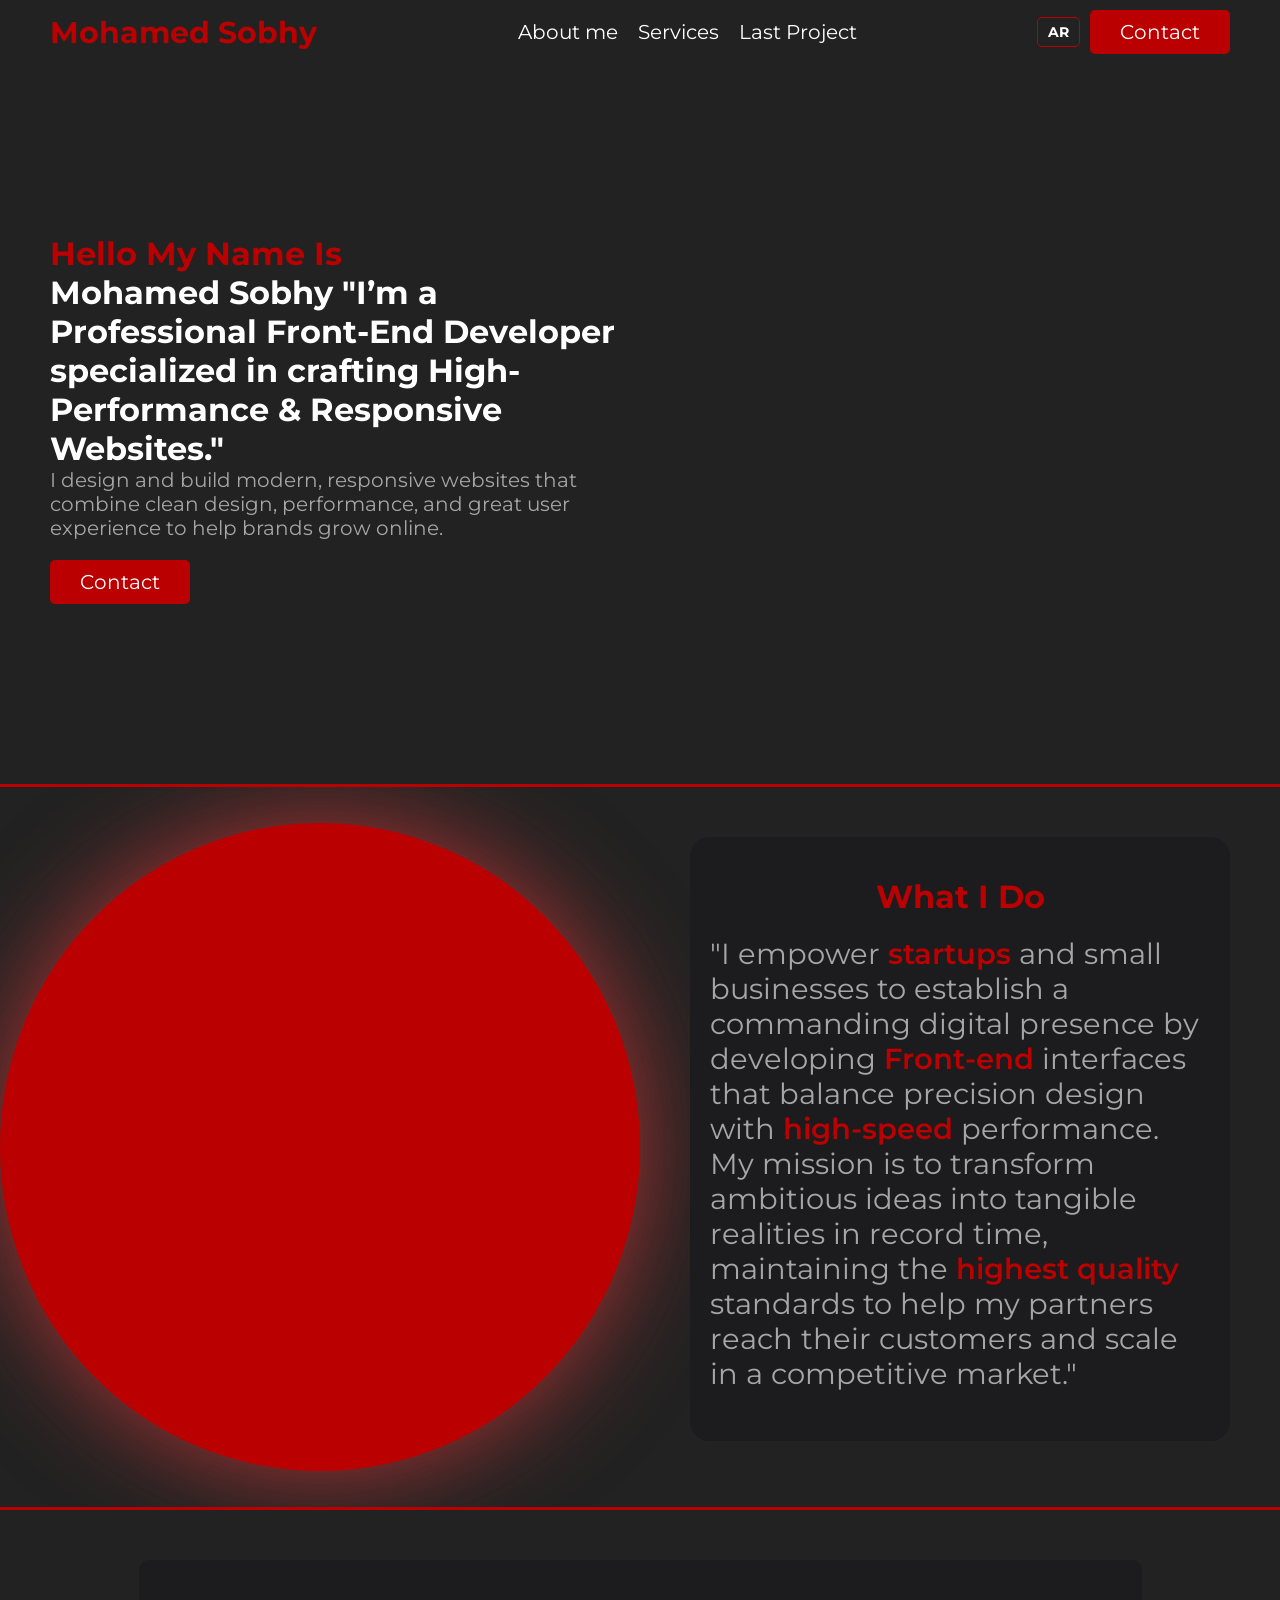
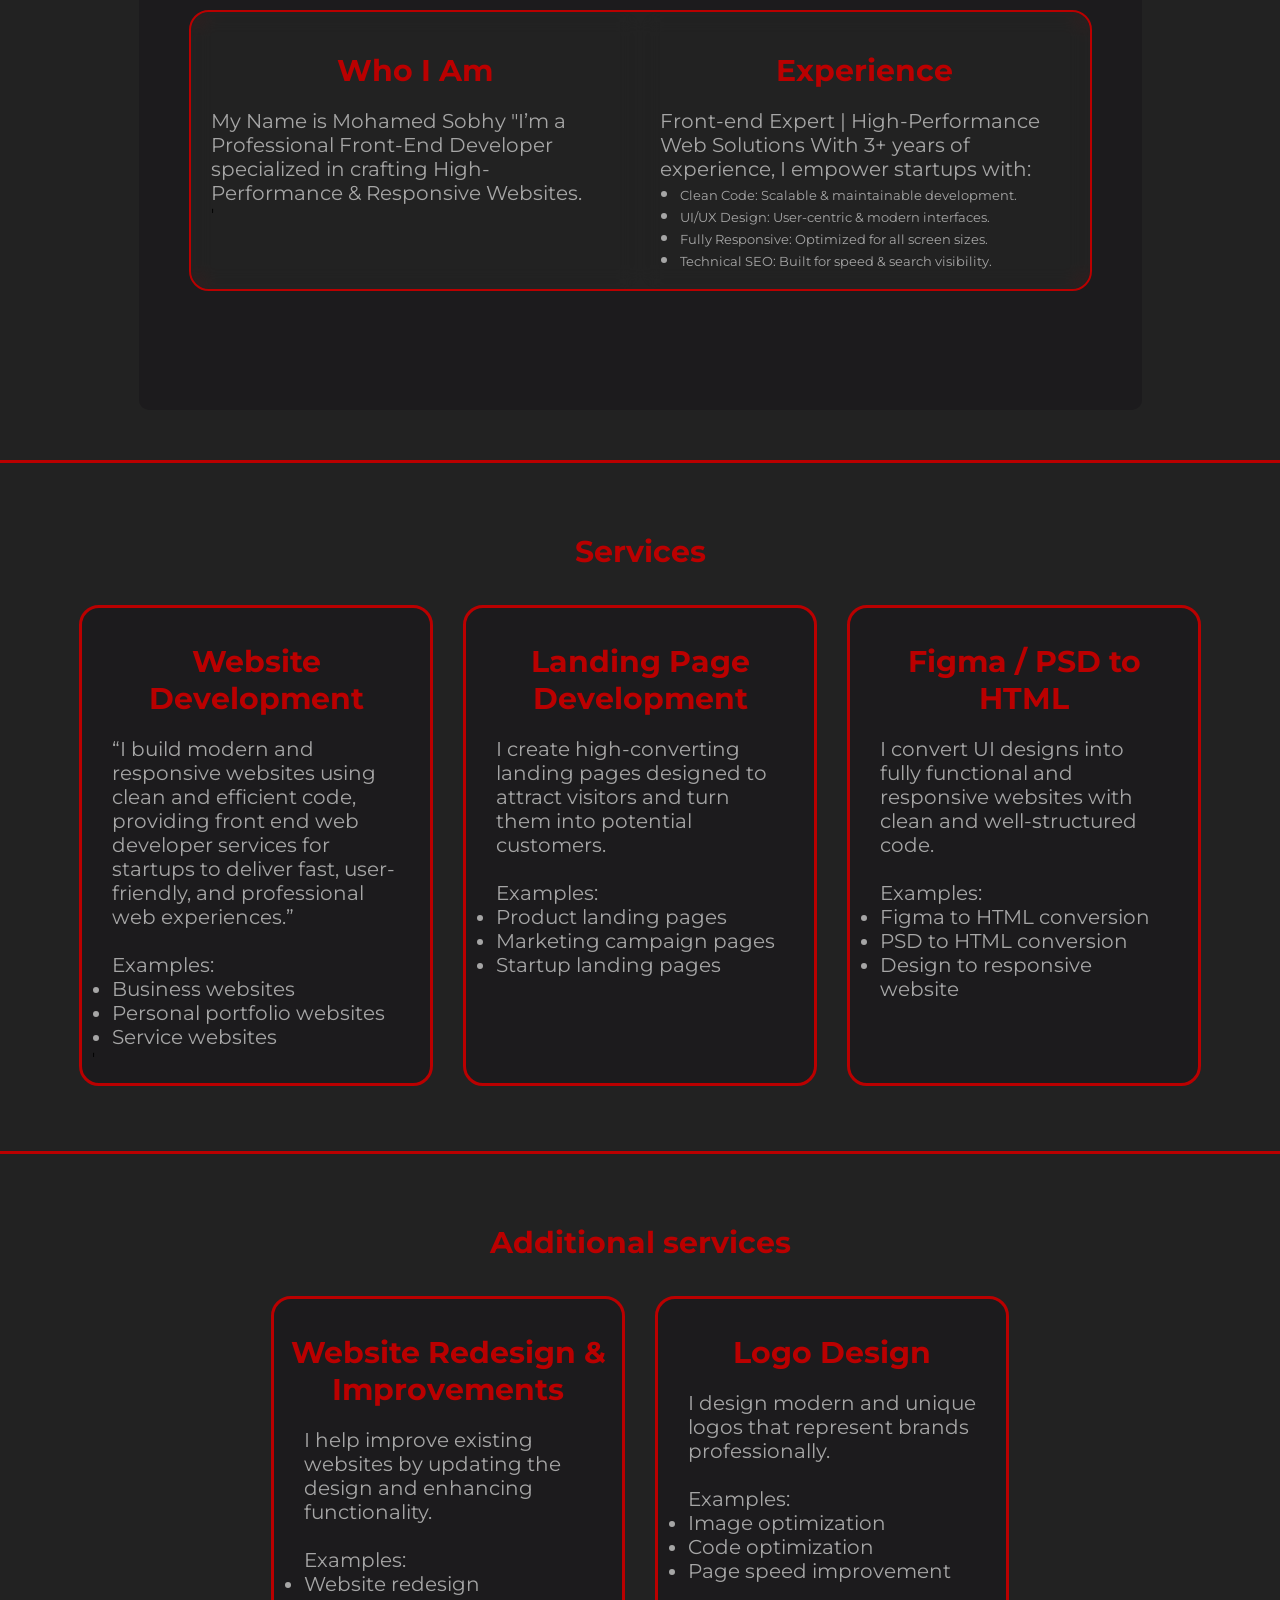
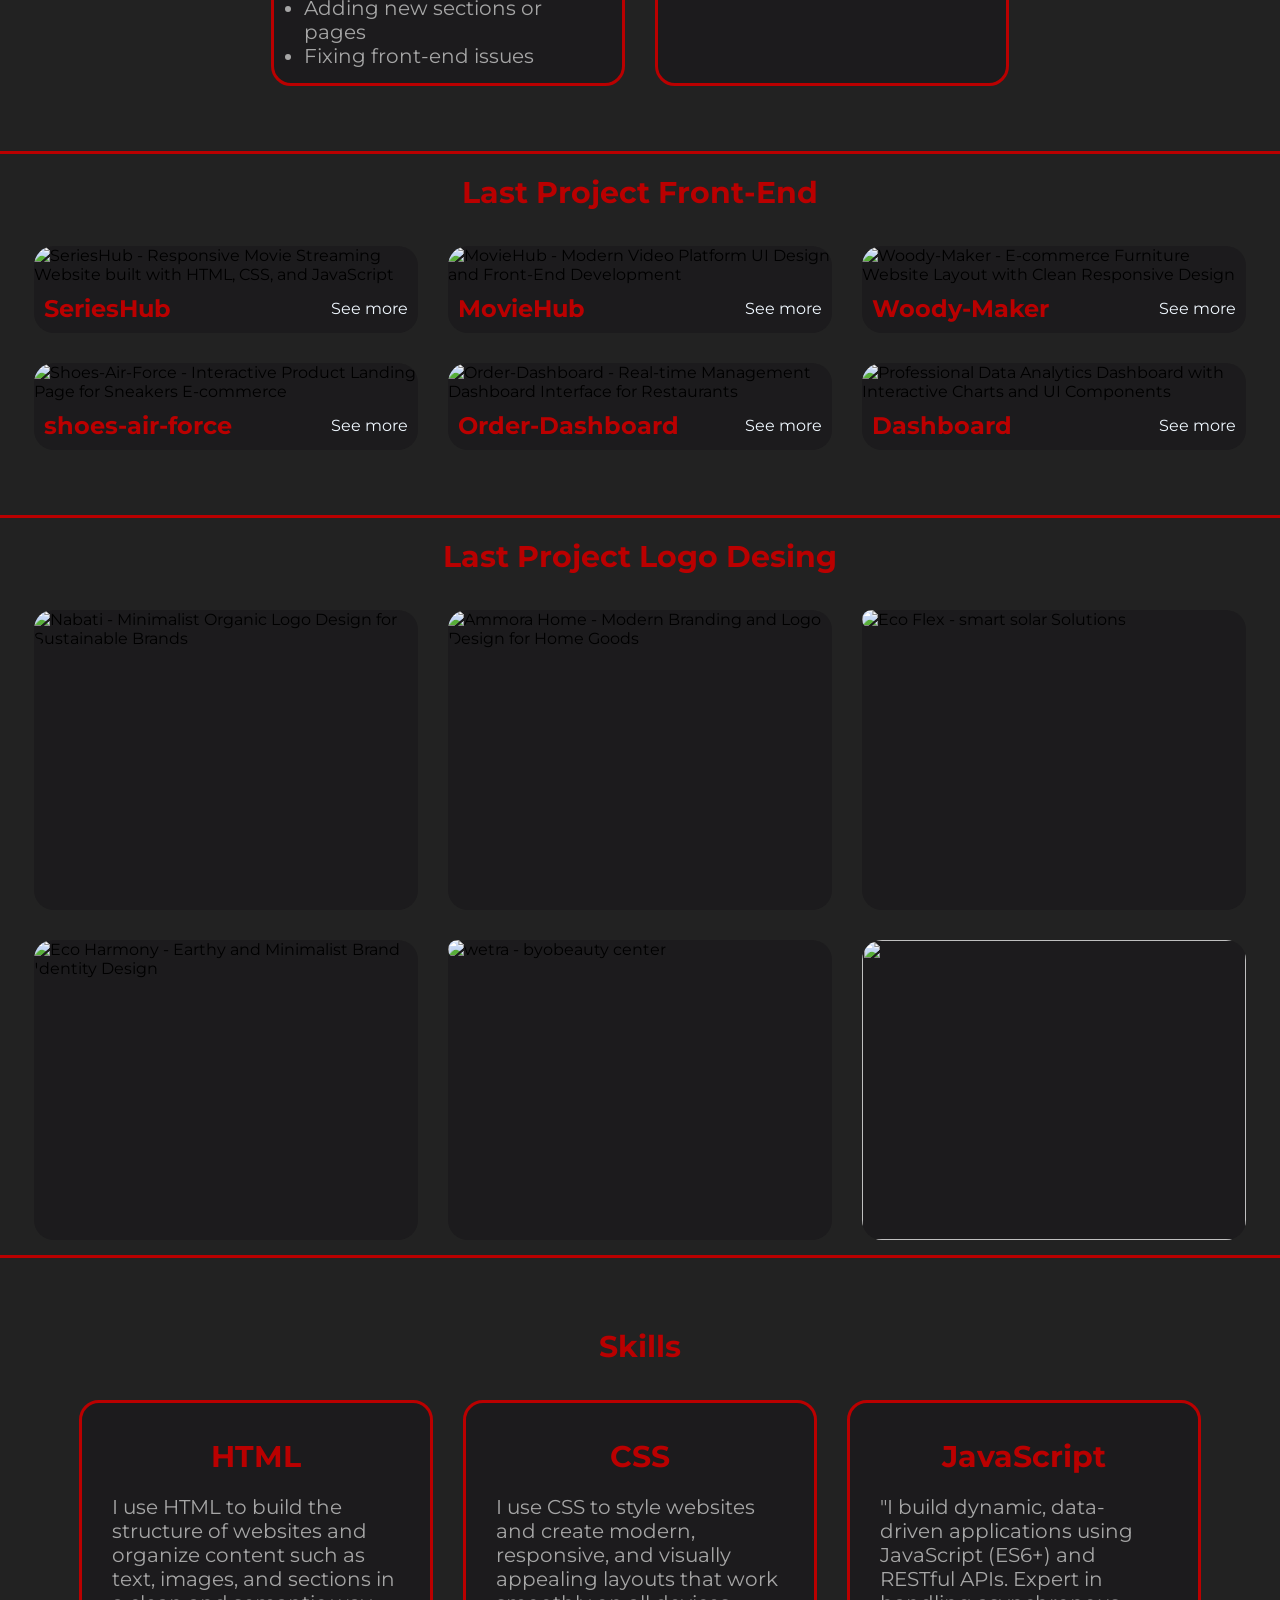
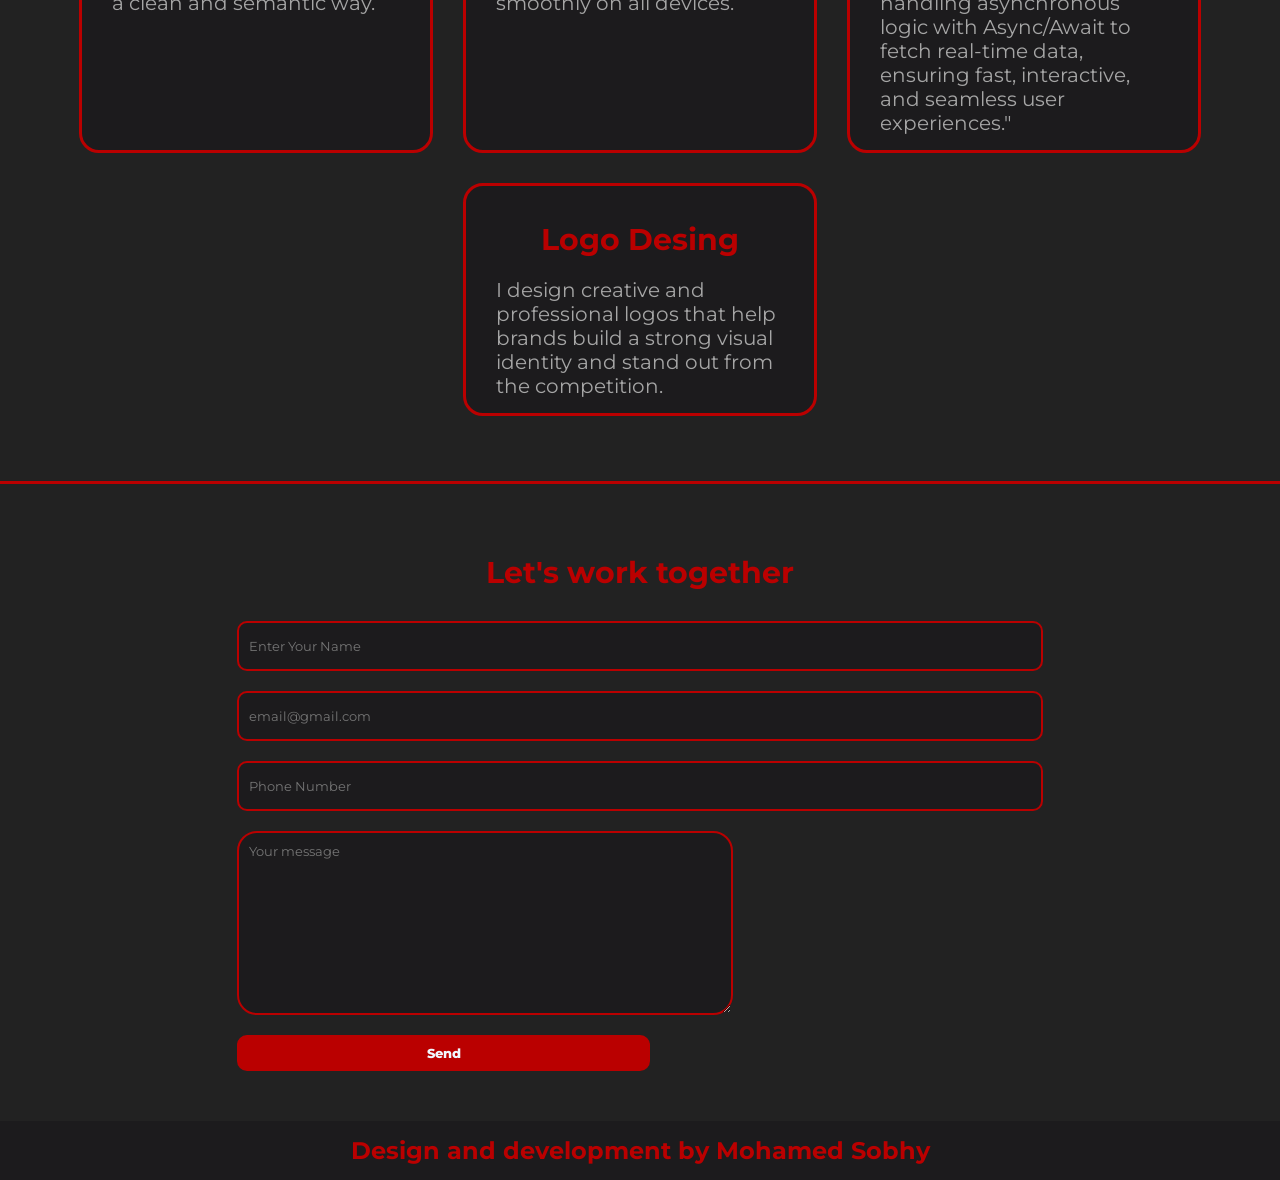
==== index.html @ 9229b733 "index.html" ====
<!DOCTYPE html><html lang="en"><head><meta charset="UTF-8"><meta http-equiv="X-UA-Compatible" content="IE=edge"><meta name="viewport" content="width=s, initial-scale=1.0"><meta name="description" content="Front-End Developer specializing in building modern, responsive, and high-performance websites. Explore my portfolio for web development and brand identity projects."><meta name="keywords" content="Front-End Developer, Web Development, Responsive Design, UI/UX, Mohamed Sobhy, Freelance Web Developer"><link rel="preconnect" href="https://fonts.googleapis.com"><link rel="preconnect" href="https://fonts.gstatic.com" crossorigin><link href="https://fonts.googleapis.com/css2?family=Montserrat:ital,wght@0,100..900;1,100..900&display=swap" rel="stylesheet"><link rel="shortcut icon" href="Mohamed Sobhy.jpg" type="image/x-icon"><link rel="stylesheet" href="https://cdnjs.cloudflare.com/ajax/libs/font-awesome/6.5.0/css/all.min.css"><link rel="stylesheet" href="style.css"><link rel="alternate" hreflang="ar" href="https://mohamed-sobhy-2004.github.io/Mohamed-Sobhy/index-ar.html" /><link rel="alternate" hreflang="en" href="https://mohamed-sobhy-2004.github.io/Mohamed-Sobhy/index.html" /><link rel="preload" as="image" href="https://res.cloudinary.com/dapbmo5kl/image/upload/v1778852562/hero_sec_rupquo.webp"><title>Mohamed Sobhy | Professional Front-End Developer & UI Specialist</title><script type="text/javascript" src="https://cdn.jsdelivr.net/npm/@emailjs/browser@4/dist/email.min.js"></script><script type="text/javascript"> (function(){ emailjs.init({ publicKey: "jzdLWBtcu3oAGavJo", }); })(); </script><script async src="https://www.googletagmanager.com/gtag/js?id=G-RXN0DGGZFF"></script><script> window.dataLayer = window.dataLayer || []; function gtag(){dataLayer.push(arguments);} gtag('js', new Date()); gtag('config', 'G-RXN0DGGZFF'); </script></head><body><svg class="up" height="200px" width="200px" version="1.1" id="_x32_" xmlns="http://www.w3.org/2000/svg" xmlns:xlink="http://www.w3.org/1999/xlink" viewBox="0 0 512 512" xml:space="preserve" fill="#000000"><g id="SVGRepo_bgCarrier" stroke-width="0"></g><g id="SVGRepo_tracerCarrier" stroke-linecap="round" stroke-linejoin="round"></g><g id="SVGRepo_iconCarrier"><style type="text/css"> .st0{fill:#BA0000;} </style><g><path class="st0" d="M184.025,259.35h26.422c6.953,0,12.609,5.652,12.609,12.605v75.034c0,8.708,7.082,15.792,15.788,15.792h34.314 c8.706,0,15.786-7.084,15.786-15.792v-75.034c0-6.952,5.658-12.605,12.611-12.605h26.422c4.412,0,7.584-1.494,8.93-4.208 c1.347-2.71,0.619-6.141-2.046-9.658l-69.012-90.966c-2.591-3.412-6.089-5.295-9.85-5.295c-3.76,0-7.258,1.883-9.849,5.295 l-69.012,90.966c-2.667,3.517-3.393,6.949-2.046,9.658C176.439,257.856,179.613,259.35,184.025,259.35z"></path><path class="st0" d="M256,0C114.842,0,0.002,114.84,0.002,256S114.842,512,256,512c141.158,0,255.998-114.84,255.998-256 S397.158,0,256,0z M256,66.785c104.334,0,189.216,84.879,189.216,189.215S360.334,445.215,256,445.215S66.783,360.336,66.783,256 S151.667,66.785,256,66.785z"></path></g></g></svg><div class="mobile-menu"><div class="indecator"></div><ul><li><a href="#About-us" class="About-us"> About-us </a></li><li><a href="#Services" class="services" title="services" id="serv"> Services </a></li><li><a href="#last-project" class="Projects" title="Projects">last-project</a></li></ul></div><header><a href="#" id="Logo">Mohamed Sobhy</a><nav><ul><li><a href="#About-us"> About me </a></li><li><a href="#Services"> Services </a></li><li><a href="#last-project"> Last Project </a></li></ul></nav><div class="header-btns"><a href="indexAR.html" class="lang-switch-mobile">AR</a><a href="#Contact-me" id="Contact">Contact</a></div></header><section id="Hero"><div class="side-contnte"><h3>Hello My Name Is</h3><h1>Mohamed Sobhy "I’m a Professional Front-End Developer specialized in crafting High-Performance & Responsive Websites."</h1><p>I design and build modern, responsive websites that combine clean design, performance, and great user experience to help brands grow online.</p><a href="#Contact-me" id="Contact">Contact</a></div><div class="side-img"><img src="https://res.cloudinary.com/dapbmo5kl/image/upload/v1778852562/hero_sec_rupquo.webp"alt=""></div></section><div class="headLin"></div><section id="what-i-do"><div class="side-img"><img src="https://res.cloudinary.com/dapbmo5kl/image/upload/v1778852548/Whate_h2iiiu.webp" alt=""></div><div class="side-contnte"><div class="card"><h3 class="title">What I Do</h3><p> "I empower <span>startups</span> and small businesses to establish a commanding digital presence by developing <span> Front-end </span> interfaces that balance precision design with <span>high-speed</span> performance. My mission is to transform ambitious ideas into tangible realities in record time, maintaining the <span>highest quality</span> standards to help my partners reach their customers and scale in a competitive market." </p></div></div></section><div class="headLin"></div><section id="About-us"><div class="continer"><div class="box-card"><div class="card"><h3 class="title">Who I Am</h3><p> My Name is Mohamed Sobhy "I’m a Professional Front-End Developer specialized in crafting High-Performance & Responsive Websites. </p>' </div><div class="card"><h3 class="title">Experience</h3><p> Front-end Expert | High-Performance Web Solutions With 3+ years of experience, I empower startups with: </p><ul><li><p>Clean Code: Scalable & maintainable development.</p></li><li><p>UI/UX Design: User-centric & modern interfaces.</p></li><li><p>Fully Responsive: Optimized for all screen sizes.</p></li><li><p>Technical SEO: Built for speed & search visibility.</p></li></ul></div></div></div></section><div class="headLin"></div><section id="Services"><h2 class="title">Services</h2><div class="box-card-Services"><div class="card-Services"><h3 class="title">Website Development</h3><p> “I build modern and responsive websites using clean and efficient code, providing front end web developer services for startups to deliver fast, user-friendly, and professional web experiences.” <br><br> Examples: <ul><li> Business websites</li><li>Personal portfolio websites</li><li>Service websites</li></ul></p>' </div><div class="card-Services"><h3 class="title">Landing Page Development</h3><p> I create high-converting landing pages designed to attract visitors and turn them into potential customers. <br><br> Examples: <ul><li> Product landing pages</li><li>Marketing campaign pages</li><li>Startup landing pages</li></ul></p></div><div class="card-Services"><h3 class="title">Figma / PSD to HTML</h3><p> I convert UI designs into fully functional and responsive websites with clean and well-structured code. <br><br> Examples: <ul><li> Figma to HTML conversion</li><li> PSD to HTML conversion</li><li>Design to responsive website</li></ul></p></div></div></section><div class="headLin"></div><section id="Services"><h2 class="title">Additional services</h2><div class="box-card-Services"><div class="card-Services"><h3 class="title">Website Redesign & Improvements</h3><p> I help improve existing websites by updating the design and enhancing functionality. <br><br> Examples: <ul><li> Website redesign</li><li>Adding new sections or pages</li><li>Fixing front-end issues</li></ul></p></div><div class="card-Services"><h3 class="title">Logo Design</h3><p> I design modern and unique logos that represent brands professionally. <br><br> Examples: <ul><li> Image optimization</li><li>Code optimization</li><li>Page speed improvement</li></ul></p></div></div></section><div class="headLin"></div><section id="last-project"><h2 class="title">Last Project Front-End</h2><div class="box-card-Services"><div class="card-project"><img loading="lazy" width="400" height="300" src="https://res.cloudinary.com/dapbmo5kl/image/upload/v1778852574/serieas_hup_qff0vs.webp" alt="SeriesHub - Responsive Movie Streaming Website built with HTML, CSS, and JavaScript"><div class="info"><h2>SeriesHub</h2><a href="https://mohamed-sobhy-2004.github.io/SeriesHub/">See more</a></div></div><div class="card-project"><img loading="lazy" width="400" height="300" src="https://res.cloudinary.com/dapbmo5kl/image/upload/v1778852580/movie_hup_cj70uq.webp" alt="MovieHub - Modern Video Platform UI Design and Front-End Development"><div class="info"><h2>MovieHub</h2><a href="https://mohamed-sobhy-2004.github.io/MovieHub/">See more</a></div></div><div class="card-project"><img loading="lazy" width="400" height="300" alt="Woody-Maker - E-commerce Furniture Website Layout with Clean Responsive Design" src="https://res.cloudinary.com/dapbmo5kl/image/upload/v1778852572/woody_maker_csfdds.webp"><div class="info"><h2>Woody-Maker</h2><a href="https://mohamed-sobhy-2004.github.io/Woody-MakerFurntsur/">See more</a></div></div><div class="card-project"><img loading="lazy" src="https://res.cloudinary.com/dapbmo5kl/image/upload/v1778852565/ChatGPT_Image_Feb_20_2026_02_01_32_PM_gx3zak.webp" alt="Shoes-Air-Force - Interactive Product Landing Page for Sneakers E-commerce "><div class="info"><h2>shoes-air-force</h2><a href="https://shoes-air-force.vercel.app">See more</a></div></div><div class="card-project"><img loading="lazy" width="400" height="300" src="https://res.cloudinary.com/dapbmo5kl/image/upload/v1778852576/dashpord_ukgd6d.webp" alt=" Order-Dashboard - Real-time Management Dashboard Interface for Restaurants"><div class="info"><h2>Order-Dashboard</h2><a href="https://mohamed-sobhy-2004.github.io/Order-Dashboard/">See more</a></div></div><div class="card-project"><img loading="lazy" width="400" height="300" src="https://res.cloudinary.com/dapbmo5kl/image/upload/v1778852582/dashbord_2_rukqkf.webp" alt=" Professional Data Analytics Dashboard with Interactive Charts and UI Components"><div class="info"><h2>Dashboard</h2><a href="https://mohamed-sobhy-2004.github.io/Dashboard/">See more</a></div></div></div></section><div class="headLin"></div><section id="last-project2"><h2 class="title">Last Project Logo Desing</h2><div class="box-card-Services"><div class="card-project"><img loading="lazy" width="400" height="300" src="https://res.cloudinary.com/dapbmo5kl/image/upload/v1778852563/Nabati_obxdx9.webp" alt="Nabati - Minimalist Organic Logo Design for Sustainable Brands"></div><div class="card-project"><img loading="lazy" width="400" height="300" src="https://res.cloudinary.com/dapbmo5kl/image/upload/v1778852564/Mockup_3D_ug343x.webp" alt="Ammora Home - Modern Branding and Logo Design for Home Goods"></div><div class="card-project"><img loading="lazy" width="400" height="300" src="https://res.cloudinary.com/dapbmo5kl/image/upload/v1778852547/3_ijplsz.webp" alt=" Eco Flex - smart solar Solutions"></div><div class="card-project"><img loading="lazy" width="400" height="300" src="https://res.cloudinary.com/dapbmo5kl/image/upload/v1778852561/Eco_Harmony_MOCKUP_fi0hvj.webp" alt="Eco Harmony - Earthy and Minimalist Brand Identity Design"></div><div class="card-project"><img loading="lazy" width="400" height="300" src="https://res.cloudinary.com/dapbmo5kl/image/upload/v1778852550/20250714171019_upload_171019_fwwqwy.webp" alt="wetra - byobeauty center"></div><div class="card-project"><img loading="lazy" width="400" height="300" src="https://res.cloudinary.com/dapbmo5kl/image/upload/v1778852553/20250714171143_upload_171143_azdtjh.webp" alt=""></div></div></section><div class="headLin"></div><section id="Services"><h2 class="title">Skills</h2><div class="box-card-Services"><div class="card-Services"><h3 class="title">HTML</h3><p> I use HTML to build the structure of websites and organize content such as text, images, and sections in a clean and semantic way. </p></div><div class="card-Services"><h3 class="title">CSS</h3><p> I use CSS to style websites and create modern, responsive, and visually appealing layouts that work smoothly on all devices. </p></div><div class="card-Services"><h3 class="title">JavaScript</h3><p> "I build dynamic, data-driven applications using JavaScript (ES6+) and RESTful APIs. Expert in handling asynchronous logic with Async/Await to fetch real-time data, ensuring fast, interactive, and seamless user experiences." </p></div><div class="card-Services"><h3 class="title">Logo Desing</h3><p> I design creative and professional logos that help brands build a strong visual identity and stand out from the competition. </p></div></div></section><div class="headLin"></div><section id="Contact-me"><h2 class="title">Let's work together</h2><form action="" id="Contact-form"><input type="text" name="name" id="name" placeholder="Enter Your Name" required><input type="email" name="email" id="email"placeholder="email@gmail.com" required><input type="tel" name="Phone" id="Phone" placeholder="Phone Number" required><textarea name="message" id="message" cols="30" rows="10" placeholder="Your message" required></textarea><button type="button" id="send">Send</button></form></section><footer><h2>Design and development by Mohamed Sobhy</h2></footer><script src="javascript.js"></script></body></html>
---- style.css ----
@import url('https://fonts.googleapis.com/css2?family=Montserrat:ital,wght@0,100..900;1,100..900&display=swap');*{margin:0px;padding:0px;box-sizing:border-box;font-family:'Montserrat';scroll-behavior:smooth}body{background-color:#222;overflow-x:hidden}header{display:flex;justify-content:space-between;align-items:center;padding:10px 50px}header a{color:white;text-decoration:none}#Logo{font-size:30px;font-weight:700;color:#BA0000;transition:0.5s linear}#Logo:hover{color:aliceblue}header ul li{list-style:none;float:left;margin-left:20px;display:flex;align-items:center;font-size:20px}header ul li{}header ul li a:hover{transition:0.5s;color:#BA0000}#Contact{padding:10px 30px;background-color:#BA0000;border-radius:5px;font-size:20px;color:white;text-decoration:none;transition:0.5s ease}#Contact:hover{background-color:white;color:#BA0000}#Hero{display:flex;justify-content:space-between;min-height:80vh;overflow:hidden;flex-wrap:wrap-reverse;align-items:center}.headLin{width:100%;height:3px;background-color:#BA0000}.side-contnte{width:50%;padding-top:10px;padding-left:50px;padding-bottom:30px;overflow:hidden}.side-contnte h1{color:white;font-size:2rem;width:100%}.side-contnte h3{font-size:2rem;color:#BA0000}.side-contnte p{color:#A6A6A6;width:100%;font-size:20px;margin-bottom:30px}.side-img{position:relative;width:50%}.side-img::before{content:"";position:absolute;width:100%;height:90%;background-color:#BA0000;border-radius:50%;top:50%;left:50%;transform:translate(-50%,-50%);z-index:-1;box-shadow:0px 0px 100px #dd3838c0}.side-img img{width:80%;display:block;margin-left:20%;position:relative;bottom:0}#what-i-do{display:flex;justify-content:center;min-height:80vh;overflow:hidden;flex-wrap:wrap-reverse}#what-i-do .side-img img{transform:rotateY(180deg);margin-left:0%}#what-i-do .side-contnte{padding:50px 50px}.card{padding:20px;width:100%;min-height:200px;background-color:#1C1B1D;border-radius:20px;transition:0.5s;backdrop-filter:blur(10px)}.card p{font-size:1.8rem}.card p span{font-weight:600;color:#BA0000}.title{margin-bottom:20px;margin-top:20px;text-align:center;color:#BA0000;font-size:30px}#About-us{width:100%;padding:50px}.continer{width:85%;min-height:50vh;background-color:#1C1B1D;margin:auto;padding:50px;border-radius:10px}#last-project{margin-bottom:50px}.box-card{width:100%;background-color:#222;height:auto;margin:auto;border:2px solid #BA0000;border-radius:20px;display:flex;flex-wrap:wrap;justify-content:space-around}.box-card .card{width:50%;background:none}.box-card p{font-size:20px;width:100%;color:#A6A6A6}.box-card ul li p{font-size:0.8rem}#Services{padding:50px}.box-card-Services{display:flex;justify-content:center;flex-wrap:wrap}#last-project2 .box-card-Services .card-project img{width:100%;height:100%;border-radius:20px}#last-project2 .box-card-Services .card-project{height:300px}.card-Services{cursor:pointer;width:30%;background-color:#1C1B1D;padding:15px 10px;border-radius:20px;margin:15px;border:#BA0000 solid 3px;transition:0.3s linear}.card-Services:hover{transform:scale(1.1);background-color:aliceblue;transform:translateY(-10px)}.card-Services:hover.card-Services p,ul,h2{color:#000}.card-Services:hover.card-Services h2{color:#000}.card-Services p,ul{color:#A6A6A6;font-size:20px;padding:0px 20px}.card-project{width:30%;background-color:#1C1B1D;transition:0.5s linear;border-radius:20px;margin:15px;cursor:pointer}.card-project:hover{transform:scale(1.1);border:#BA0000 solid 3px;transform:translateY(-10px)}.card-project img{width:100%;height:80%;border-top-left-radius:20px;border-top-right-radius:20px}#Contact-me{display:flex;justify-content:center;align-items:center;flex-direction:column;padding:50px}#Contact-form{display:flex;flex-direction:column;width:70%}#Contact-form input{padding:15px 10px;border-radius:10px;border:2px solid #BA0000;outline:none;background-color:#1C1B1D;margin:10px;color:aliceblue}textarea{border-radius:20px;border:2px solid #BA0000;outline:none;background-color:#1C1B1D;width:60%;margin:10px;color:aliceblue;padding:10px}#send:hover{background-color:aliceblue;color:#BA0000}#send{width:50%;margin-top:10px;margin-left:10px;background-color:#BA0000;color:aliceblue;padding:10px 0px;border-radius:10px;font-weight:800;border:0px;cursor:pointer;transition:0.5s}footer{width:100%;background-color:#1C1B1D;color:#BA0000;text-align:center;padding:15px}footer h2{color:#BA0000}.mobile-menu{width:100%;background-color:#1C1B1D;height:70px;position:fixed;bottom:0;z-index:9999;padding:0px 10px;display:none;border-top:2px solid #BA0000;border-radius:10px}.mobile-menu ul{display:flex;justify-content:space-between;align-items:center;list-style:none;width:100%}.mobile-menu ul li a{transition:0.5s;padding:10px;font-size:0.8rem;text-decoration:none;color:white;font-weight:800;border-radius:5px}.mobile-menu ul li a:hover{transform:scale(1.1);background:#BA0000;box-shadow:0px -10px 100px #BA0000}.up{position:fixed;bottom:30px;width:12%;height:100px;background:none;left:87%;cursor:pointer;opacity:0;z-index:99999}.info{display:flex;justify-content:space-between;padding:10px;align-items:center}.info h2{color:#BA0000}.info a{text-decoration:none;color:aliceblue}.background-blur{width:100%;height:100vh;z-index:99999;margin:auto;position:fixed;padding:20% 0px;opacity:0;display:none}.thank{width:30%;height:300px;background-color:#1C1B1D;border:1px solid #BA0000;margin:auto;border-radius:20px;padding:10px;display:flex;justify-content:center;align-items:center;flex-direction:column}.thank h2{color:#BA0000}.thank button{padding:10px 40px;border-radius:20px;border:none;margin-top:10px;cursor:pointer;background-color:#BA0000;color:white;transition:0.5s}.thank button:hover{background-color:white;color:#000}.header-btns{display:flex;align-items:center;gap:10px}.lang-switch-mobile{color:white;text-decoration:none;border:1px solid #BA0000;padding:5px 10px;border-radius:5px;font-size:14px;font-weight:bold;transition:0.3s}.lang-switch-mobile:hover{background-color:#BA0000}@media screen and (max-width:740px){#Contact-form,.thank{width:90%}textarea{width:auto}.card p{font-size:1.2rem}.mobile-menu{display:flex;align-items:center}header{padding:20px 30px}header ul{display:none}header #Contact{padding:10px 15px}.side-img,.side-contnte{width:100%}header ul li a{font-size:12px}.side-contnte{padding-left:20px}#About-us{padding:10px}.card-Services,.box-card .card,.card,.card-project{width:100%}.continer,#Services{padding:20px}.card-Services h2{font-size:1rem}}@media screen and (max-width:1024px){.card p{font-size:1.2rem}.side-img::before{content:"";position:absolute;width:100%;height:70%;background-color:none;border-radius:50%;top:50%;left:50%}.side-img img{width:100%}#Logo{font-size:1.5rem}header ul li{list-style:none;float:left;margin-left:30px;font-size:15px}header{padding:20px 10px}.card-Services,.box-card .card,.card{width:100%}#Hero,#what-i-do{padding-top:10px;min-height:50vh}.up{bottom:100px}}
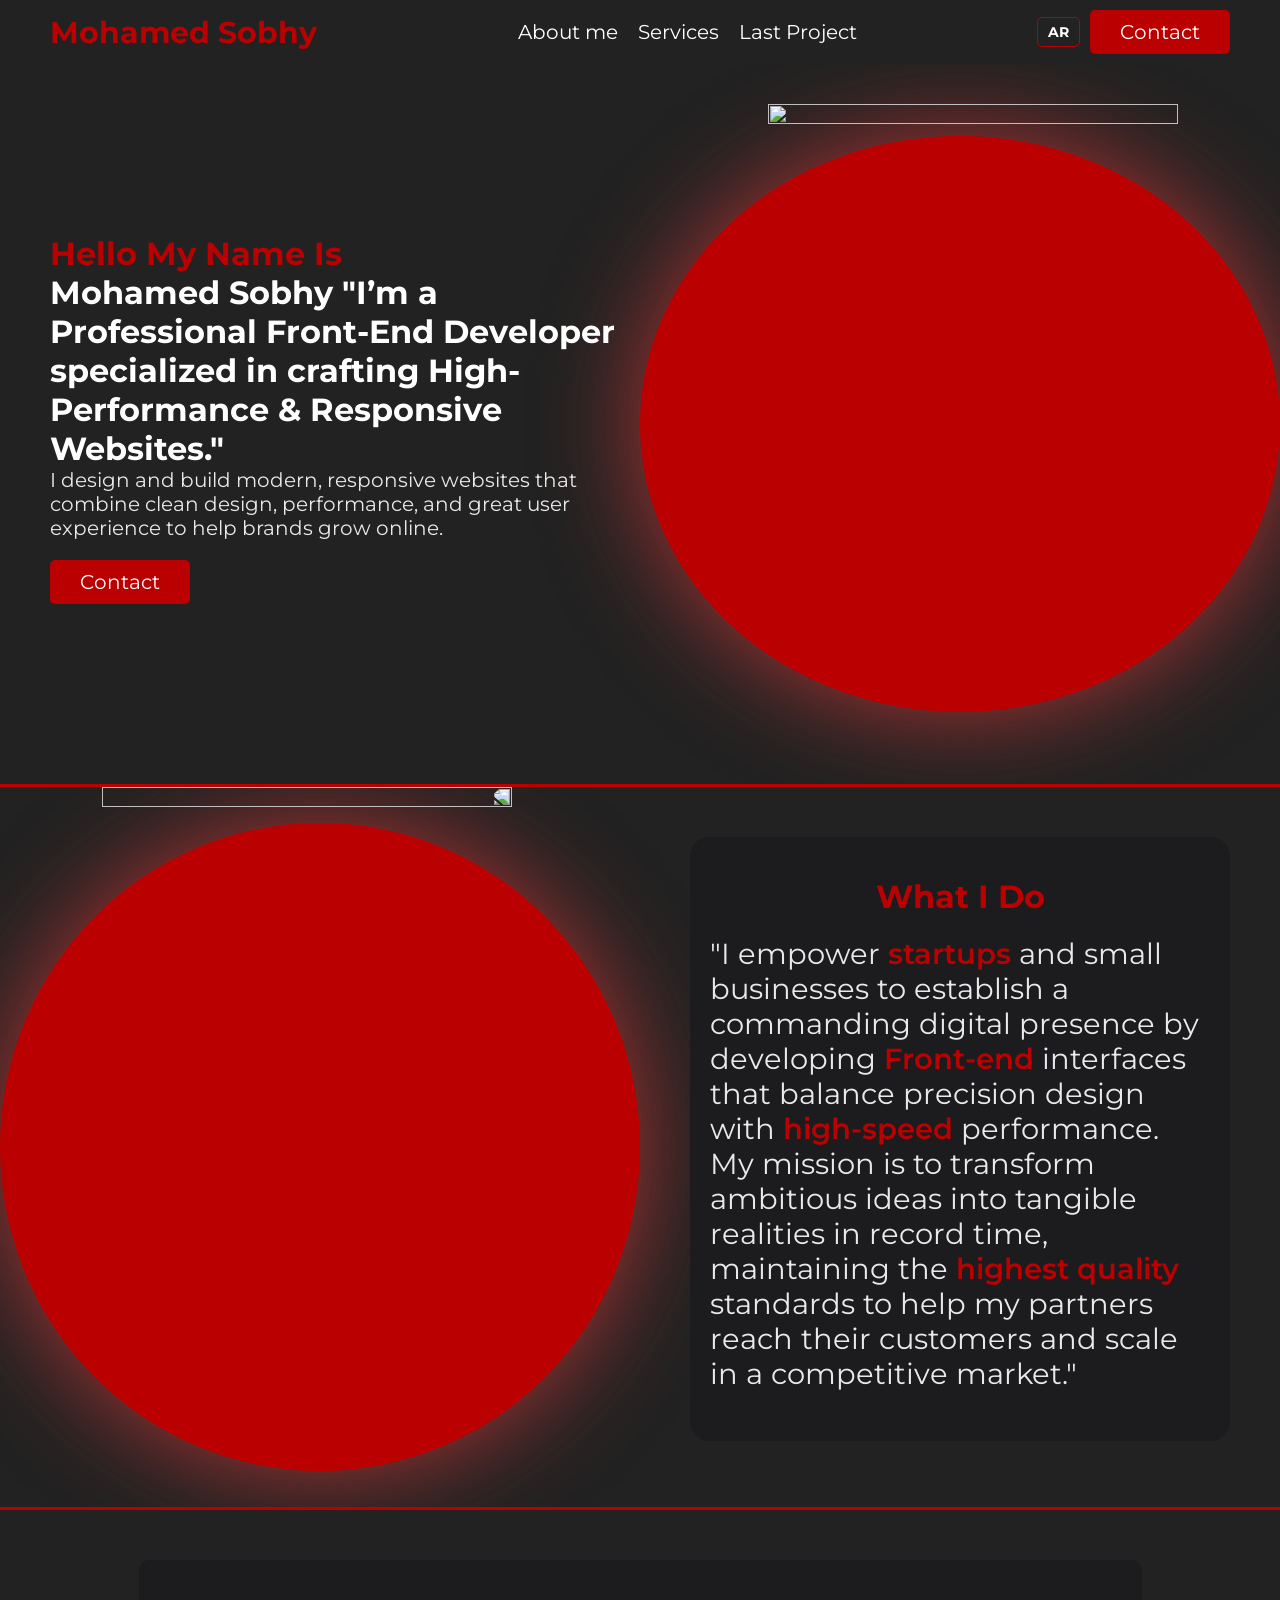
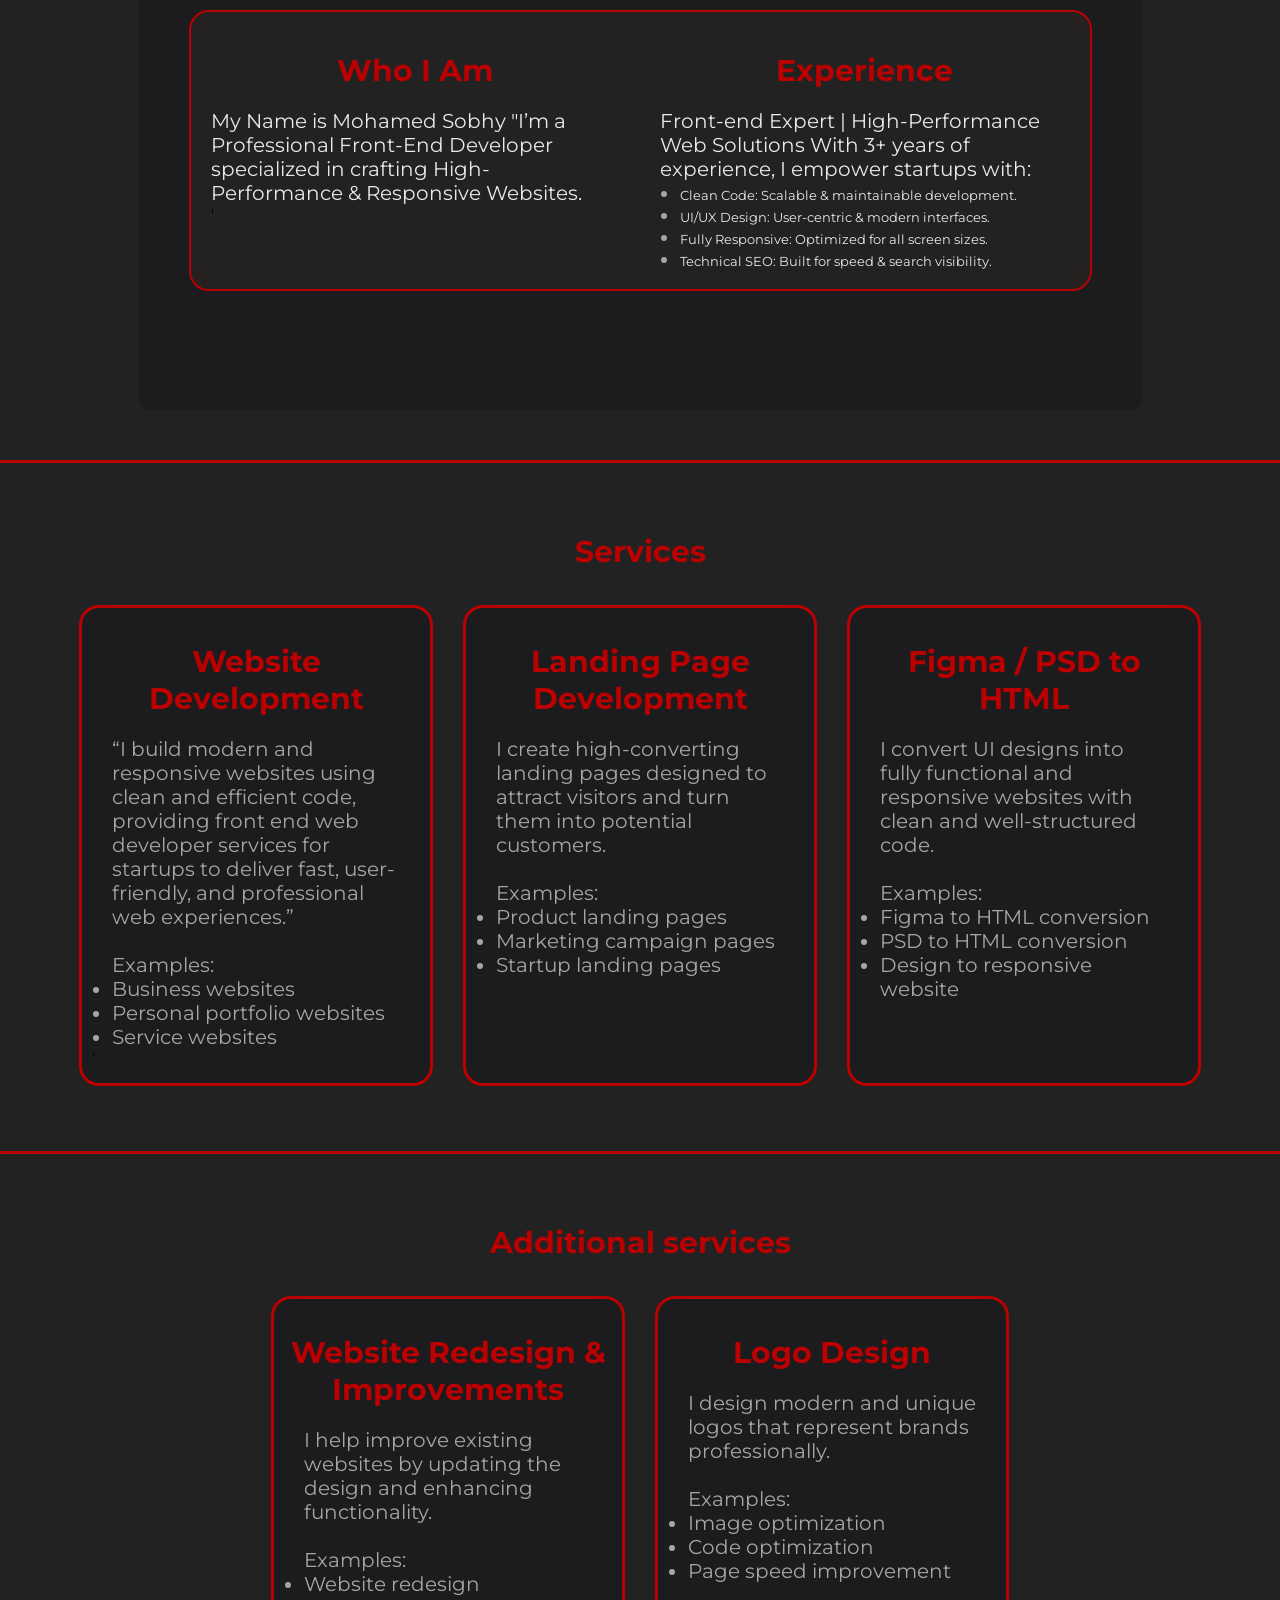
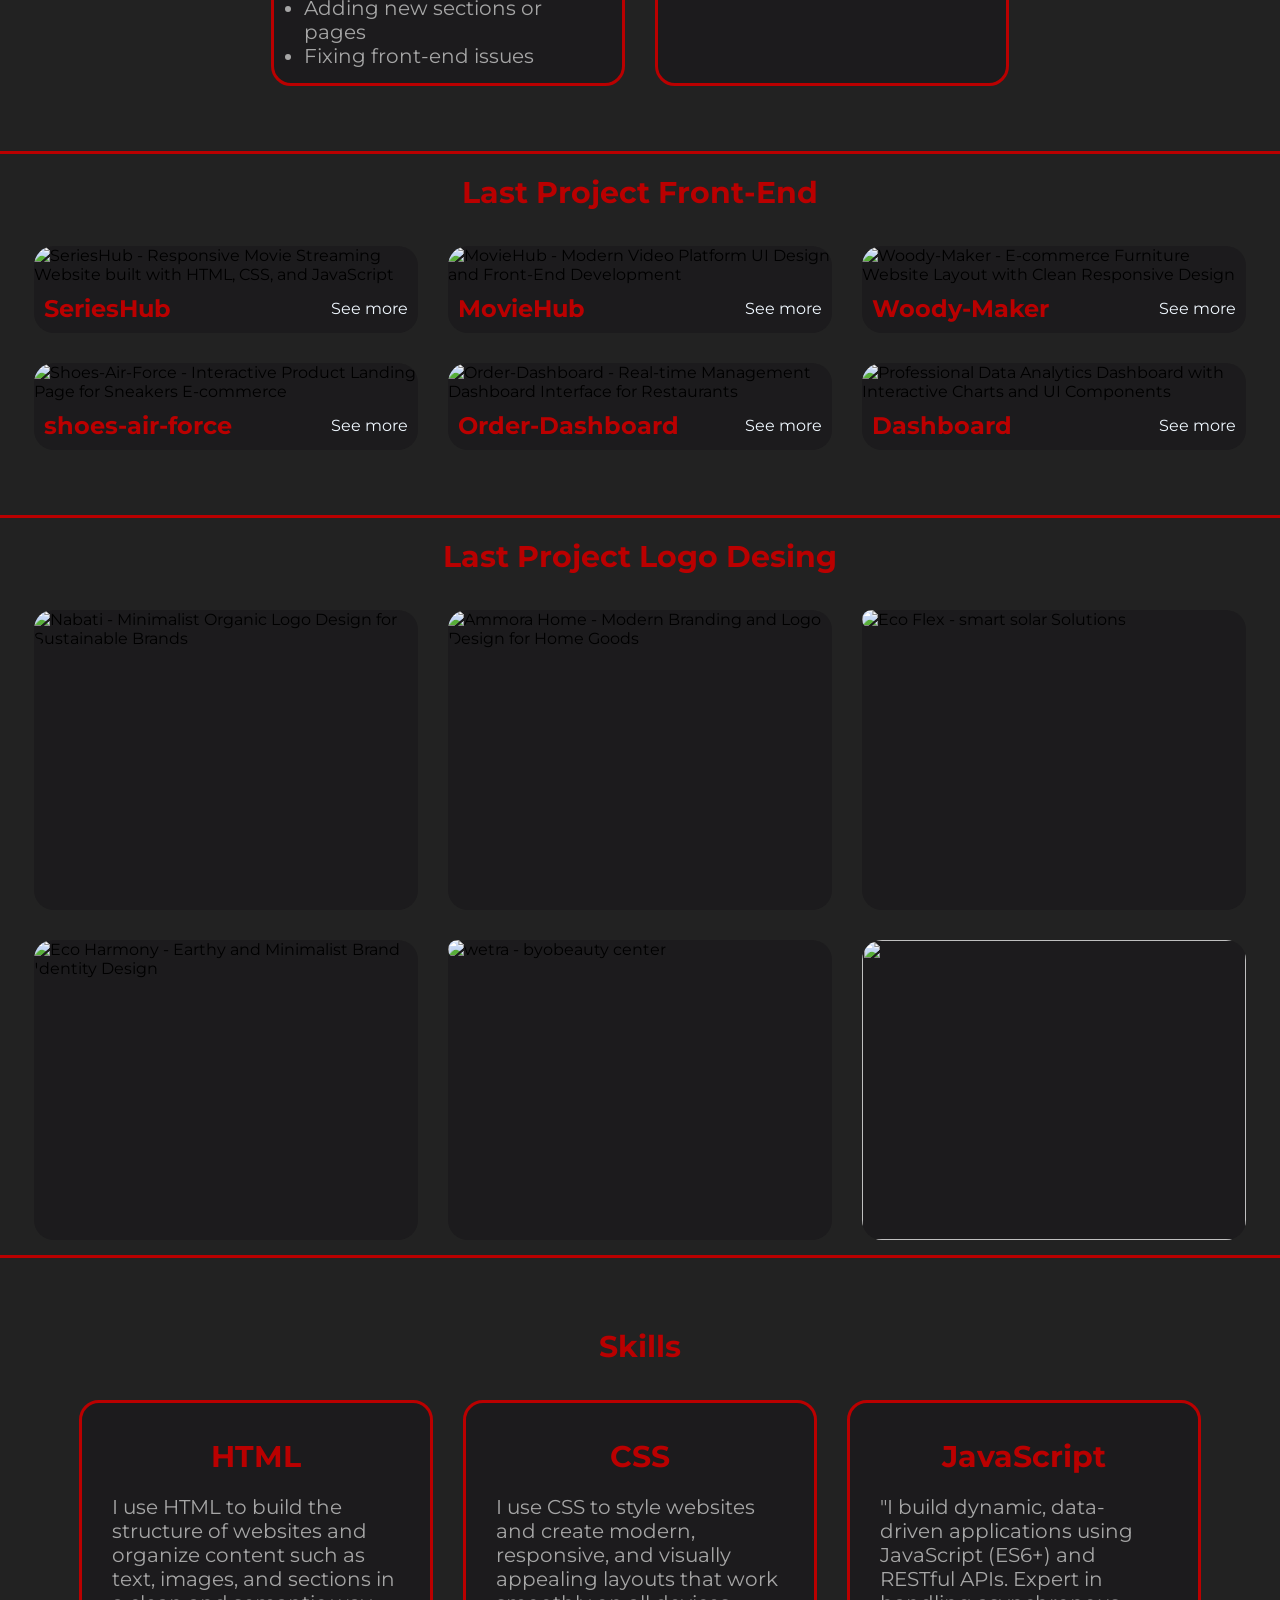
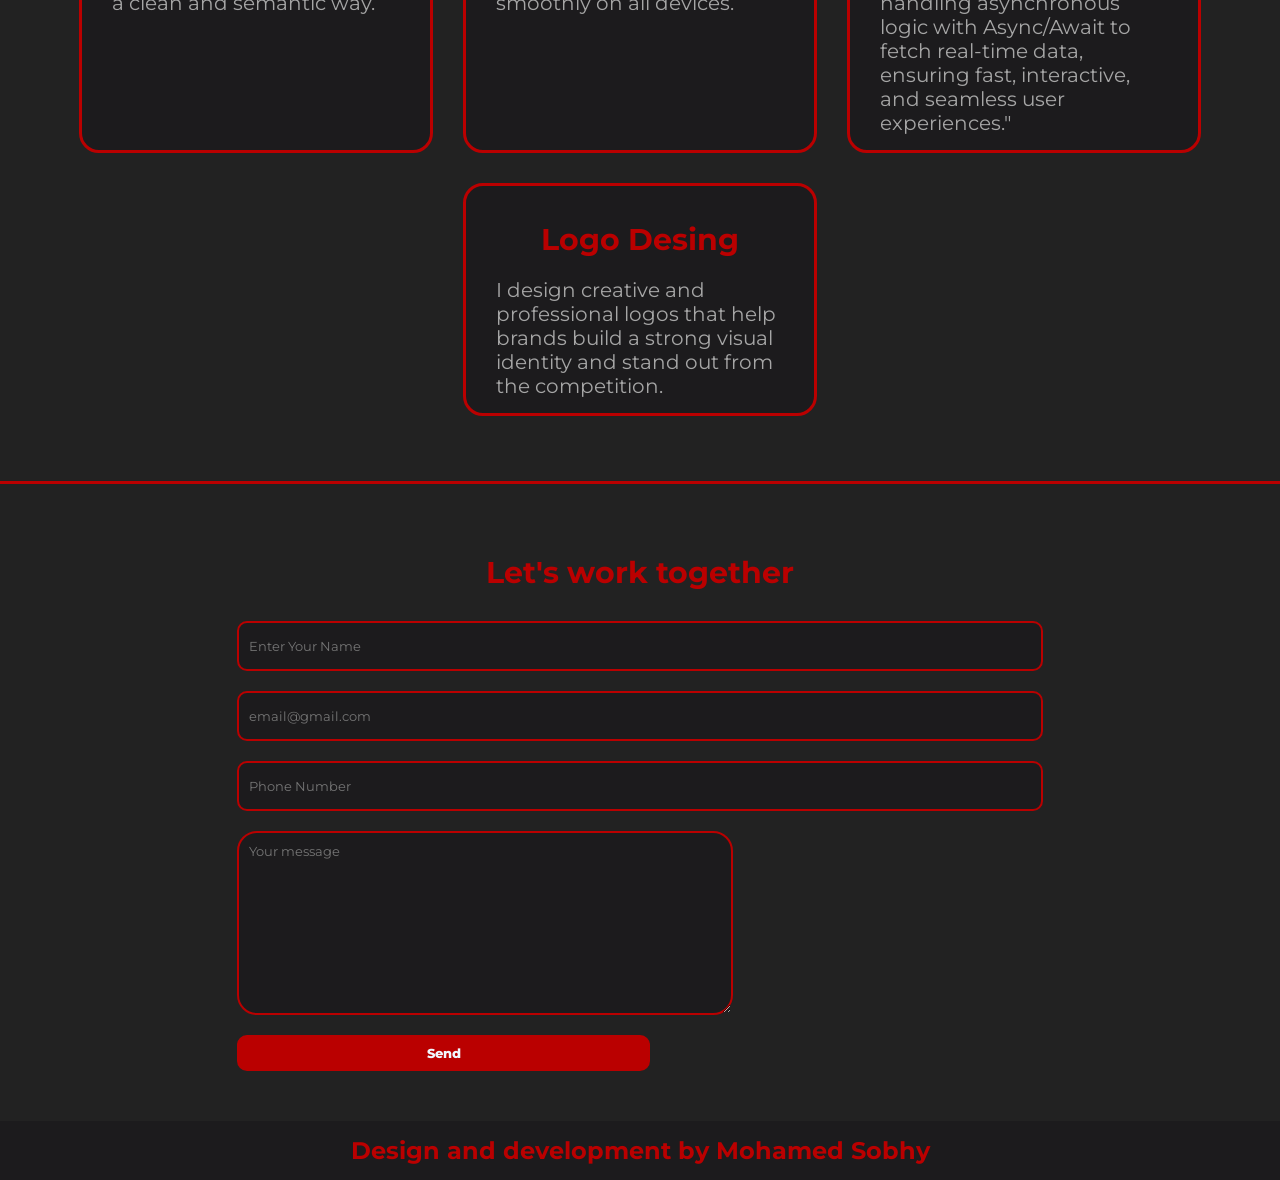
==== commit 009fd6f2: "index.html" ====
--- a/index.html
+++ b/index.html
@@ -1 +1 @@
-<!DOCTYPE html><html lang="en"><head><meta charset="UTF-8"><meta http-equiv="X-UA-Compatible" content="IE=edge"><meta name="viewport" content="width=s, initial-scale=1.0"><meta name="description" content="Front-End Developer specializing in building modern, responsive, and high-performance websites. Explore my portfolio for web development and brand identity projects."><meta name="keywords" content="Front-End Developer, Web Development, Responsive Design, UI/UX, Mohamed Sobhy, Freelance Web Developer"><link rel="preconnect" href="https://fonts.googleapis.com"><link rel="preconnect" href="https://fonts.gstatic.com" crossorigin><link href="https://fonts.googleapis.com/css2?family=Montserrat:ital,wght@0,100..900;1,100..900&display=swap" rel="stylesheet"><link rel="shortcut icon" href="Mohamed Sobhy.jpg" type="image/x-icon"><link rel="stylesheet" href="https://cdnjs.cloudflare.com/ajax/libs/font-awesome/6.5.0/css/all.min.css"><link rel="stylesheet" href="style.css"><link rel="alternate" hreflang="ar" href="https://mohamed-sobhy-2004.github.io/Mohamed-Sobhy/index-ar.html" /><link rel="alternate" hreflang="en" href="https://mohamed-sobhy-2004.github.io/Mohamed-Sobhy/index.html" /><link rel="preload" as="image" href="https://res.cloudinary.com/dapbmo5kl/image/upload/v1778852562/hero_sec_rupquo.webp"><title>Mohamed Sobhy | Professional Front-End Developer & UI Specialist</title><script type="text/javascript" src="https://cdn.jsdelivr.net/npm/@emailjs/browser@4/dist/email.min.js"></script><script type="text/javascript"> (function(){ emailjs.init({ publicKey: "jzdLWBtcu3oAGavJo", }); })(); </script><script async src="https://www.googletagmanager.com/gtag/js?id=G-RXN0DGGZFF"></script><script> window.dataLayer = window.dataLayer || []; function gtag(){dataLayer.push(arguments);} gtag('js', new Date()); gtag('config', 'G-RXN0DGGZFF'); </script></head><body><svg class="up" height="200px" width="200px" version="1.1" id="_x32_" xmlns="http://www.w3.org/2000/svg" xmlns:xlink="http://www.w3.org/1999/xlink" viewBox="0 0 512 512" xml:space="preserve" fill="#000000"><g id="SVGRepo_bgCarrier" stroke-width="0"></g><g id="SVGRepo_tracerCarrier" stroke-linecap="round" stroke-linejoin="round"></g><g id="SVGRepo_iconCarrier"><style type="text/css"> .st0{fill:#BA0000;} </style><g><path class="st0" d="M184.025,259.35h26.422c6.953,0,12.609,5.652,12.609,12.605v75.034c0,8.708,7.082,15.792,15.788,15.792h34.314 c8.706,0,15.786-7.084,15.786-15.792v-75.034c0-6.952,5.658-12.605,12.611-12.605h26.422c4.412,0,7.584-1.494,8.93-4.208 c1.347-2.71,0.619-6.141-2.046-9.658l-69.012-90.966c-2.591-3.412-6.089-5.295-9.85-5.295c-3.76,0-7.258,1.883-9.849,5.295 l-69.012,90.966c-2.667,3.517-3.393,6.949-2.046,9.658C176.439,257.856,179.613,259.35,184.025,259.35z"></path><path class="st0" d="M256,0C114.842,0,0.002,114.84,0.002,256S114.842,512,256,512c141.158,0,255.998-114.84,255.998-256 S397.158,0,256,0z M256,66.785c104.334,0,189.216,84.879,189.216,189.215S360.334,445.215,256,445.215S66.783,360.336,66.783,256 S151.667,66.785,256,66.785z"></path></g></g></svg><div class="mobile-menu"><div class="indecator"></div><ul><li><a href="#About-us" class="About-us"> About-us </a></li><li><a href="#Services" class="services" title="services" id="serv"> Services </a></li><li><a href="#last-project" class="Projects" title="Projects">last-project</a></li></ul></div><header><a href="#" id="Logo">Mohamed Sobhy</a><nav><ul><li><a href="#About-us"> About me </a></li><li><a href="#Services"> Services </a></li><li><a href="#last-project"> Last Project </a></li></ul></nav><div class="header-btns"><a href="indexAR.html" class="lang-switch-mobile">AR</a><a href="#Contact-me" id="Contact">Contact</a></div></header><section id="Hero"><div class="side-contnte"><h3>Hello My Name Is</h3><h1>Mohamed Sobhy "I’m a Professional Front-End Developer specialized in crafting High-Performance & Responsive Websites."</h1><p>I design and build modern, responsive websites that combine clean design, performance, and great user experience to help brands grow online.</p><a href="#Contact-me" id="Contact">Contact</a></div><div class="side-img"><img src="https://res.cloudinary.com/dapbmo5kl/image/upload/v1778852562/hero_sec_rupquo.webp"alt=""></div></section><div class="headLin"></div><section id="what-i-do"><div class="side-img"><img src="https://res.cloudinary.com/dapbmo5kl/image/upload/v1778852548/Whate_h2iiiu.webp" alt=""></div><div class="side-contnte"><div class="card"><h3 class="title">What I Do</h3><p> "I empower <span>startups</span> and small businesses to establish a commanding digital presence by developing <span> Front-end </span> interfaces that balance precision design with <span>high-speed</span> performance. My mission is to transform ambitious ideas into tangible realities in record time, maintaining the <span>highest quality</span> standards to help my partners reach their customers and scale in a competitive market." </p></div></div></section><div class="headLin"></div><section id="About-us"><div class="continer"><div class="box-card"><div class="card"><h3 class="title">Who I Am</h3><p> My Name is Mohamed Sobhy "I’m a Professional Front-End Developer specialized in crafting High-Performance & Responsive Websites. </p>' </div><div class="card"><h3 class="title">Experience</h3><p> Front-end Expert | High-Performance Web Solutions With 3+ years of experience, I empower startups with: </p><ul><li><p>Clean Code: Scalable & maintainable development.</p></li><li><p>UI/UX Design: User-centric & modern interfaces.</p></li><li><p>Fully Responsive: Optimized for all screen sizes.</p></li><li><p>Technical SEO: Built for speed & search visibility.</p></li></ul></div></div></div></section><div class="headLin"></div><section id="Services"><h2 class="title">Services</h2><div class="box-card-Services"><div class="card-Services"><h3 class="title">Website Development</h3><p> “I build modern and responsive websites using clean and efficient code, providing front end web developer services for startups to deliver fast, user-friendly, and professional web experiences.” <br><br> Examples: <ul><li> Business websites</li><li>Personal portfolio websites</li><li>Service websites</li></ul></p>' </div><div class="card-Services"><h3 class="title">Landing Page Development</h3><p> I create high-converting landing pages designed to attract visitors and turn them into potential customers. <br><br> Examples: <ul><li> Product landing pages</li><li>Marketing campaign pages</li><li>Startup landing pages</li></ul></p></div><div class="card-Services"><h3 class="title">Figma / PSD to HTML</h3><p> I convert UI designs into fully functional and responsive websites with clean and well-structured code. <br><br> Examples: <ul><li> Figma to HTML conversion</li><li> PSD to HTML conversion</li><li>Design to responsive website</li></ul></p></div></div></section><div class="headLin"></div><section id="Services"><h2 class="title">Additional services</h2><div class="box-card-Services"><div class="card-Services"><h3 class="title">Website Redesign & Improvements</h3><p> I help improve existing websites by updating the design and enhancing functionality. <br><br> Examples: <ul><li> Website redesign</li><li>Adding new sections or pages</li><li>Fixing front-end issues</li></ul></p></div><div class="card-Services"><h3 class="title">Logo Design</h3><p> I design modern and unique logos that represent brands professionally. <br><br> Examples: <ul><li> Image optimization</li><li>Code optimization</li><li>Page speed improvement</li></ul></p></div></div></section><div class="headLin"></div><section id="last-project"><h2 class="title">Last Project Front-End</h2><div class="box-card-Services"><div class="card-project"><img loading="lazy" width="400" height="300" src="https://res.cloudinary.com/dapbmo5kl/image/upload/v1778852574/serieas_hup_qff0vs.webp" alt="SeriesHub - Responsive Movie Streaming Website built with HTML, CSS, and JavaScript"><div class="info"><h2>SeriesHub</h2><a href="https://mohamed-sobhy-2004.github.io/SeriesHub/">See more</a></div></div><div class="card-project"><img loading="lazy" width="400" height="300" src="https://res.cloudinary.com/dapbmo5kl/image/upload/v1778852580/movie_hup_cj70uq.webp" alt="MovieHub - Modern Video Platform UI Design and Front-End Development"><div class="info"><h2>MovieHub</h2><a href="https://mohamed-sobhy-2004.github.io/MovieHub/">See more</a></div></div><div class="card-project"><img loading="lazy" width="400" height="300" alt="Woody-Maker - E-commerce Furniture Website Layout with Clean Responsive Design" src="https://res.cloudinary.com/dapbmo5kl/image/upload/v1778852572/woody_maker_csfdds.webp"><div class="info"><h2>Woody-Maker</h2><a href="https://mohamed-sobhy-2004.github.io/Woody-MakerFurntsur/">See more</a></div></div><div class="card-project"><img loading="lazy" src="https://res.cloudinary.com/dapbmo5kl/image/upload/v1778852565/ChatGPT_Image_Feb_20_2026_02_01_32_PM_gx3zak.webp" alt="Shoes-Air-Force - Interactive Product Landing Page for Sneakers E-commerce "><div class="info"><h2>shoes-air-force</h2><a href="https://shoes-air-force.vercel.app">See more</a></div></div><div class="card-project"><img loading="lazy" width="400" height="300" src="https://res.cloudinary.com/dapbmo5kl/image/upload/v1778852576/dashpord_ukgd6d.webp" alt=" Order-Dashboard - Real-time Management Dashboard Interface for Restaurants"><div class="info"><h2>Order-Dashboard</h2><a href="https://mohamed-sobhy-2004.github.io/Order-Dashboard/">See more</a></div></div><div class="card-project"><img loading="lazy" width="400" height="300" src="https://res.cloudinary.com/dapbmo5kl/image/upload/v1778852582/dashbord_2_rukqkf.webp" alt=" Professional Data Analytics Dashboard with Interactive Charts and UI Components"><div class="info"><h2>Dashboard</h2><a href="https://mohamed-sobhy-2004.github.io/Dashboard/">See more</a></div></div></div></section><div class="headLin"></div><section id="last-project2"><h2 class="title">Last Project Logo Desing</h2><div class="box-card-Services"><div class="card-project"><img loading="lazy" width="400" height="300" src="https://res.cloudinary.com/dapbmo5kl/image/upload/v1778852563/Nabati_obxdx9.webp" alt="Nabati - Minimalist Organic Logo Design for Sustainable Brands"></div><div class="card-project"><img loading="lazy" width="400" height="300" src="https://res.cloudinary.com/dapbmo5kl/image/upload/v1778852564/Mockup_3D_ug343x.webp" alt="Ammora Home - Modern Branding and Logo Design for Home Goods"></div><div class="card-project"><img loading="lazy" width="400" height="300" src="https://res.cloudinary.com/dapbmo5kl/image/upload/v1778852547/3_ijplsz.webp" alt=" Eco Flex - smart solar Solutions"></div><div class="card-project"><img loading="lazy" width="400" height="300" src="https://res.cloudinary.com/dapbmo5kl/image/upload/v1778852561/Eco_Harmony_MOCKUP_fi0hvj.webp" alt="Eco Harmony - Earthy and Minimalist Brand Identity Design"></div><div class="card-project"><img loading="lazy" width="400" height="300" src="https://res.cloudinary.com/dapbmo5kl/image/upload/v1778852550/20250714171019_upload_171019_fwwqwy.webp" alt="wetra - byobeauty center"></div><div class="card-project"><img loading="lazy" width="400" height="300" src="https://res.cloudinary.com/dapbmo5kl/image/upload/v1778852553/20250714171143_upload_171143_azdtjh.webp" alt=""></div></div></section><div class="headLin"></div><section id="Services"><h2 class="title">Skills</h2><div class="box-card-Services"><div class="card-Services"><h3 class="title">HTML</h3><p> I use HTML to build the structure of websites and organize content such as text, images, and sections in a clean and semantic way. </p></div><div class="card-Services"><h3 class="title">CSS</h3><p> I use CSS to style websites and create modern, responsive, and visually appealing layouts that work smoothly on all devices. </p></div><div class="card-Services"><h3 class="title">JavaScript</h3><p> "I build dynamic, data-driven applications using JavaScript (ES6+) and RESTful APIs. Expert in handling asynchronous logic with Async/Await to fetch real-time data, ensuring fast, interactive, and seamless user experiences." </p></div><div class="card-Services"><h3 class="title">Logo Desing</h3><p> I design creative and professional logos that help brands build a strong visual identity and stand out from the competition. </p></div></div></section><div class="headLin"></div><section id="Contact-me"><h2 class="title">Let's work together</h2><form action="" id="Contact-form"><input type="text" name="name" id="name" placeholder="Enter Your Name" required><input type="email" name="email" id="email"placeholder="email@gmail.com" required><input type="tel" name="Phone" id="Phone" placeholder="Phone Number" required><textarea name="message" id="message" cols="30" rows="10" placeholder="Your message" required></textarea><button type="button" id="send">Send</button></form></section><footer><h2>Design and development by Mohamed Sobhy</h2></footer><script src="javascript.js"></script></body></html>
+<!DOCTYPE html><html lang="en"><head><meta charset="UTF-8"><meta http-equiv="X-UA-Compatible" content="IE=edge"><meta name="viewport" content="width=s, initial-scale=1.0"><meta name="description" content="Front-End Developer specializing in building modern, responsive, and high-performance websites. Explore my portfolio for web development and brand identity projects."><meta name="keywords" content="Front-End Developer, Web Development, Responsive Design, UI/UX, Mohamed Sobhy, Freelance Web Developer"><link rel="preconnect" href="https://fonts.googleapis.com"><link rel="preconnect" href="https://fonts.gstatic.com" crossorigin><link href="https://fonts.googleapis.com/css2?family=Montserrat:ital,wght@0,100..900;1,100..900&display=swap" rel="stylesheet"><link rel="shortcut icon" href="Mohamed Sobhy.jpg" type="image/x-icon"><link rel="stylesheet" href="style.css"><link rel="preload" as="image" href="https://res.cloudinary.com/dapbmo5kl/image/upload/v1778852562/hero_sec_rupquo.webp"><link rel="stylesheet" href="https://cdnjs.cloudflare.com/ajax/libs/font-awesome/6.5.0/css/all.min.css"><link rel="alternate" hreflang="ar" href="https://mohamed-sobhy-2004.github.io/Mohamed-Sobhy/index-ar.html" /><link rel="alternate" hreflang="en" href="https://mohamed-sobhy-2004.github.io/Mohamed-Sobhy/index.html" /><title>Mohamed Sobhy | Professional Front-End Developer & UI Specialist</title><script type="text/javascript" src="https://cdn.jsdelivr.net/npm/@emailjs/browser@4/dist/email.min.js"></script><script type="text/javascript"> // الكود ده هيستنى لحد ما الـ HTML وكل الملفات المعمول لها defer تجهز تماماً document.addEventListener("DOMContentLoaded", function() { if (typeof emailjs !== "undefined") { emailjs.init({ publicKey: "jzdLWBtcu3oAGavJo", }); } }); </script><script async src="https://www.googletagmanager.com/gtag/js?id=G-RXN0DGGZFF"></script><script> window.dataLayer = window.dataLayer || []; function gtag(){dataLayer.push(arguments);} gtag('js', new Date()); gtag('config', 'G-RXN0DGGZFF'); </script></head><body><svg width="400" height="500" class="up" height="200px" width="200px" version="1.1" id="_x32_" xmlns="http://www.w3.org/2000/svg" xmlns:xlink="http://www.w3.org/1999/xlink" viewBox="0 0 512 512" xml:space="preserve" fill="#000000"><g id="SVGRepo_bgCarrier" stroke-width="0"></g><g id="SVGRepo_tracerCarrier" stroke-linecap="round" stroke-linejoin="round"></g><g id="SVGRepo_iconCarrier"><style type="text/css"> .st0{fill:#BA0000;} </style><g><path class="st0" d="M184.025,259.35h26.422c6.953,0,12.609,5.652,12.609,12.605v75.034c0,8.708,7.082,15.792,15.788,15.792h34.314 c8.706,0,15.786-7.084,15.786-15.792v-75.034c0-6.952,5.658-12.605,12.611-12.605h26.422c4.412,0,7.584-1.494,8.93-4.208 c1.347-2.71,0.619-6.141-2.046-9.658l-69.012-90.966c-2.591-3.412-6.089-5.295-9.85-5.295c-3.76,0-7.258,1.883-9.849,5.295 l-69.012,90.966c-2.667,3.517-3.393,6.949-2.046,9.658C176.439,257.856,179.613,259.35,184.025,259.35z"></path><path class="st0" d="M256,0C114.842,0,0.002,114.84,0.002,256S114.842,512,256,512c141.158,0,255.998-114.84,255.998-256 S397.158,0,256,0z M256,66.785c104.334,0,189.216,84.879,189.216,189.215S360.334,445.215,256,445.215S66.783,360.336,66.783,256 S151.667,66.785,256,66.785z"></path></g></g></svg><div class="mobile-menu"><div class="indecator"></div><ul><li><a href="#About-us" class="About-us"> About-us </a></li><li><a href="#Services" class="services" title="services" id="serv"> Services </a></li><li><a href="#last-project" class="Projects" title="Projects">last-project</a></li></ul></div><header><a href="#" id="Logo">Mohamed Sobhy</a><nav><ul><li><a href="#About-us"> About me </a></li><li><a href="#Services"> Services </a></li><li><a href="#last-project"> Last Project </a></li></ul></nav><div class="header-btns"><a href="indexAR.html" class="lang-switch-mobile">AR</a><a href="#Contact-me" id="Contact">Contact</a></div></header><section id="Hero"><div class="side-contnte"><h3>Hello My Name Is</h3><h1>Mohamed Sobhy "I’m a Professional Front-End Developer specialized in crafting High-Performance & Responsive Websites."</h1><p>I design and build modern, responsive websites that combine clean design, performance, and great user experience to help brands grow online.</p><a href="#Contact-me" id="Contact">Contact</a></div><div class="side-img"><img width="400" height="500" src="https://res.cloudinary.com/dapbmo5kl/image/upload/v1778852562/hero_sec_rupquo.webp"alt=""></div></section><div class="headLin"></div><section id="what-i-do"><div class="side-img"><img width="400" height="500" src="https://res.cloudinary.com/dapbmo5kl/image/upload/v1778852548/Whate_h2iiiu.webp" alt=""></div><div class="side-contnte"><div class="card"><h3 class="title">What I Do</h3><p> "I empower <span>startups</span> and small businesses to establish a commanding digital presence by developing <span> Front-end </span> interfaces that balance precision design with <span>high-speed</span> performance. My mission is to transform ambitious ideas into tangible realities in record time, maintaining the <span>highest quality</span> standards to help my partners reach their customers and scale in a competitive market." </p></div></div></section><div class="headLin"></div><section id="About-us"><div class="continer"><div class="box-card"><div class="card"><h3 class="title">Who I Am</h3><p> My Name is Mohamed Sobhy "I’m a Professional Front-End Developer specialized in crafting High-Performance & Responsive Websites. </p>' </div><div class="card"><h3 class="title">Experience</h3><p> Front-end Expert | High-Performance Web Solutions With 3+ years of experience, I empower startups with: </p><ul><li><p>Clean Code: Scalable & maintainable development.</p></li><li><p>UI/UX Design: User-centric & modern interfaces.</p></li><li><p>Fully Responsive: Optimized for all screen sizes.</p></li><li><p>Technical SEO: Built for speed & search visibility.</p></li></ul></div></div></div></section><div class="headLin"></div><section id="Services"><h2 class="title">Services</h2><div class="box-card-Services"><div class="card-Services"><h3 class="title">Website Development</h3><p> “I build modern and responsive websites using clean and efficient code, providing front end web developer services for startups to deliver fast, user-friendly, and professional web experiences.” <br><br> Examples: <ul><li> Business websites</li><li>Personal portfolio websites</li><li>Service websites</li></ul></p>' </div><div class="card-Services"><h3 class="title">Landing Page Development</h3><p> I create high-converting landing pages designed to attract visitors and turn them into potential customers. <br><br> Examples: <ul><li> Product landing pages</li><li>Marketing campaign pages</li><li>Startup landing pages</li></ul></p></div><div class="card-Services"><h3 class="title">Figma / PSD to HTML</h3><p> I convert UI designs into fully functional and responsive websites with clean and well-structured code. <br><br> Examples: <ul><li> Figma to HTML conversion</li><li> PSD to HTML conversion</li><li>Design to responsive website</li></ul></p></div></div></section><div class="headLin"></div><section id="Services"><h2 class="title">Additional services</h2><div class="box-card-Services"><div class="card-Services"><h3 class="title">Website Redesign & Improvements</h3><p> I help improve existing websites by updating the design and enhancing functionality. <br><br> Examples: <ul><li> Website redesign</li><li>Adding new sections or pages</li><li>Fixing front-end issues</li></ul></p></div><div class="card-Services"><h3 class="title">Logo Design</h3><p> I design modern and unique logos that represent brands professionally. <br><br> Examples: <ul><li> Image optimization</li><li>Code optimization</li><li>Page speed improvement</li></ul></p></div></div></section><div class="headLin"></div><section id="last-project"><h2 class="title">Last Project Front-End</h2><div class="box-card-Services"><div class="card-project"><img loading="lazy" width="400" height="300" src="https://res.cloudinary.com/dapbmo5kl/image/upload/v1778852574/serieas_hup_qff0vs.webp" alt="SeriesHub - Responsive Movie Streaming Website built with HTML, CSS, and JavaScript"><div class="info"><h2>SeriesHub</h2><a href="https://mohamed-sobhy-2004.github.io/SeriesHub/">See more</a></div></div><div class="card-project"><img loading="lazy" width="400" height="300" src="https://res.cloudinary.com/dapbmo5kl/image/upload/v1778852580/movie_hup_cj70uq.webp" alt="MovieHub - Modern Video Platform UI Design and Front-End Development"><div class="info"><h2>MovieHub</h2><a href="https://mohamed-sobhy-2004.github.io/MovieHub/">See more</a></div></div><div class="card-project"><img loading="lazy" width="400" height="300" alt="Woody-Maker - E-commerce Furniture Website Layout with Clean Responsive Design" src="https://res.cloudinary.com/dapbmo5kl/image/upload/v1778852572/woody_maker_csfdds.webp"><div class="info"><h2>Woody-Maker</h2><a href="https://mohamed-sobhy-2004.github.io/Woody-MakerFurntsur/">See more</a></div></div><div class="card-project"><img loading="lazy" src="https://res.cloudinary.com/dapbmo5kl/image/upload/v1778852565/ChatGPT_Image_Feb_20_2026_02_01_32_PM_gx3zak.webp" alt="Shoes-Air-Force - Interactive Product Landing Page for Sneakers E-commerce "><div class="info"><h2>shoes-air-force</h2><a href="https://shoes-air-force.vercel.app">See more</a></div></div><div class="card-project"><img loading="lazy" width="400" height="300" src="https://res.cloudinary.com/dapbmo5kl/image/upload/v1778852576/dashpord_ukgd6d.webp" alt=" Order-Dashboard - Real-time Management Dashboard Interface for Restaurants"><div class="info"><h2>Order-Dashboard</h2><a href="https://mohamed-sobhy-2004.github.io/Order-Dashboard/">See more</a></div></div><div class="card-project"><img loading="lazy" width="400" height="300" src="https://res.cloudinary.com/dapbmo5kl/image/upload/v1778852582/dashbord_2_rukqkf.webp" alt=" Professional Data Analytics Dashboard with Interactive Charts and UI Components"><div class="info"><h2>Dashboard</h2><a href="https://mohamed-sobhy-2004.github.io/Dashboard/">See more</a></div></div></div></section><div class="headLin"></div><section id="last-project2"><h2 class="title">Last Project Logo Desing</h2><div class="box-card-Services"><div class="card-project"><img loading="lazy" width="400" height="300" src="https://res.cloudinary.com/dapbmo5kl/image/upload/v1778852563/Nabati_obxdx9.webp" alt="Nabati - Minimalist Organic Logo Design for Sustainable Brands"></div><div class="card-project"><img loading="lazy" width="400" height="300" src="https://res.cloudinary.com/dapbmo5kl/image/upload/v1778852564/Mockup_3D_ug343x.webp" alt="Ammora Home - Modern Branding and Logo Design for Home Goods"></div><div class="card-project"><img loading="lazy" width="400" height="300" src="https://res.cloudinary.com/dapbmo5kl/image/upload/v1778852547/3_ijplsz.webp" alt=" Eco Flex - smart solar Solutions"></div><div class="card-project"><img loading="lazy" width="400" height="300" src="https://res.cloudinary.com/dapbmo5kl/image/upload/v1778852561/Eco_Harmony_MOCKUP_fi0hvj.webp" alt="Eco Harmony - Earthy and Minimalist Brand Identity Design"></div><div class="card-project"><img loading="lazy" width="400" height="300" src="https://res.cloudinary.com/dapbmo5kl/image/upload/v1778852550/20250714171019_upload_171019_fwwqwy.webp" alt="wetra - byobeauty center"></div><div class="card-project"><img loading="lazy" width="400" height="300" src="https://res.cloudinary.com/dapbmo5kl/image/upload/v1778852553/20250714171143_upload_171143_azdtjh.webp" alt=""></div></div></section><div class="headLin"></div><section id="Services"><h2 class="title">Skills</h2><div class="box-card-Services"><div class="card-Services"><h3 class="title">HTML</h3><p> I use HTML to build the structure of websites and organize content such as text, images, and sections in a clean and semantic way. </p></div><div class="card-Services"><h3 class="title">CSS</h3><p> I use CSS to style websites and create modern, responsive, and visually appealing layouts that work smoothly on all devices. </p></div><div class="card-Services"><h3 class="title">JavaScript</h3><p> "I build dynamic, data-driven applications using JavaScript (ES6+) and RESTful APIs. Expert in handling asynchronous logic with Async/Await to fetch real-time data, ensuring fast, interactive, and seamless user experiences." </p></div><div class="card-Services"><h3 class="title">Logo Desing</h3><p> I design creative and professional logos that help brands build a strong visual identity and stand out from the competition. </p></div></div></section><div class="headLin"></div><section id="Contact-me"><h2 class="title">Let's work together</h2><form action="" id="Contact-form"><input type="text" name="name" id="name" placeholder="Enter Your Name" required><input type="email" name="email" id="email"placeholder="email@gmail.com" required><input type="tel" name="Phone" id="Phone" placeholder="Phone Number" required><textarea name="message" id="message" cols="30" rows="10" placeholder="Your message" required></textarea><button type="button" id="send">Send</button></form></section><footer><h2>Design and development by Mohamed Sobhy</h2></footer><script src="javascript.js"></script></body></html>
--- a/style.css
+++ b/style.css
@@ -1 +1 @@
-@import url('https://fonts.googleapis.com/css2?family=Montserrat:ital,wght@0,100..900;1,100..900&display=swap');*{margin:0px;padding:0px;box-sizing:border-box;font-family:'Montserrat';scroll-behavior:smooth}body{background-color:#222;overflow-x:hidden}header{display:flex;justify-content:space-between;align-items:center;padding:10px 50px}header a{color:white;text-decoration:none}#Logo{font-size:30px;font-weight:700;color:#BA0000;transition:0.5s linear}#Logo:hover{color:aliceblue}header ul li{list-style:none;float:left;margin-left:20px;display:flex;align-items:center;font-size:20px}header ul li{}header ul li a:hover{transition:0.5s;color:#BA0000}#Contact{padding:10px 30px;background-color:#BA0000;border-radius:5px;font-size:20px;color:white;text-decoration:none;transition:0.5s ease}#Contact:hover{background-color:white;color:#BA0000}#Hero{display:flex;justify-content:space-between;min-height:80vh;overflow:hidden;flex-wrap:wrap-reverse;align-items:center}.headLin{width:100%;height:3px;background-color:#BA0000}.side-contnte{width:50%;padding-top:10px;padding-left:50px;padding-bottom:30px;overflow:hidden}.side-contnte h1{color:white;font-size:2rem;width:100%}.side-contnte h3{font-size:2rem;color:#BA0000}.side-contnte p{color:#A6A6A6;width:100%;font-size:20px;margin-bottom:30px}.side-img{position:relative;width:50%}.side-img::before{content:"";position:absolute;width:100%;height:90%;background-color:#BA0000;border-radius:50%;top:50%;left:50%;transform:translate(-50%,-50%);z-index:-1;box-shadow:0px 0px 100px #dd3838c0}.side-img img{width:80%;display:block;margin-left:20%;position:relative;bottom:0}#what-i-do{display:flex;justify-content:center;min-height:80vh;overflow:hidden;flex-wrap:wrap-reverse}#what-i-do .side-img img{transform:rotateY(180deg);margin-left:0%}#what-i-do .side-contnte{padding:50px 50px}.card{padding:20px;width:100%;min-height:200px;background-color:#1C1B1D;border-radius:20px;transition:0.5s;backdrop-filter:blur(10px)}.card p{font-size:1.8rem}.card p span{font-weight:600;color:#BA0000}.title{margin-bottom:20px;margin-top:20px;text-align:center;color:#BA0000;font-size:30px}#About-us{width:100%;padding:50px}.continer{width:85%;min-height:50vh;background-color:#1C1B1D;margin:auto;padding:50px;border-radius:10px}#last-project{margin-bottom:50px}.box-card{width:100%;background-color:#222;height:auto;margin:auto;border:2px solid #BA0000;border-radius:20px;display:flex;flex-wrap:wrap;justify-content:space-around}.box-card .card{width:50%;background:none}.box-card p{font-size:20px;width:100%;color:#A6A6A6}.box-card ul li p{font-size:0.8rem}#Services{padding:50px}.box-card-Services{display:flex;justify-content:center;flex-wrap:wrap}#last-project2 .box-card-Services .card-project img{width:100%;height:100%;border-radius:20px}#last-project2 .box-card-Services .card-project{height:300px}.card-Services{cursor:pointer;width:30%;background-color:#1C1B1D;padding:15px 10px;border-radius:20px;margin:15px;border:#BA0000 solid 3px;transition:0.3s linear}.card-Services:hover{transform:scale(1.1);background-color:aliceblue;transform:translateY(-10px)}.card-Services:hover.card-Services p,ul,h2{color:#000}.card-Services:hover.card-Services h2{color:#000}.card-Services p,ul{color:#A6A6A6;font-size:20px;padding:0px 20px}.card-project{width:30%;background-color:#1C1B1D;transition:0.5s linear;border-radius:20px;margin:15px;cursor:pointer}.card-project:hover{transform:scale(1.1);border:#BA0000 solid 3px;transform:translateY(-10px)}.card-project img{width:100%;height:80%;border-top-left-radius:20px;border-top-right-radius:20px}#Contact-me{display:flex;justify-content:center;align-items:center;flex-direction:column;padding:50px}#Contact-form{display:flex;flex-direction:column;width:70%}#Contact-form input{padding:15px 10px;border-radius:10px;border:2px solid #BA0000;outline:none;background-color:#1C1B1D;margin:10px;color:aliceblue}textarea{border-radius:20px;border:2px solid #BA0000;outline:none;background-color:#1C1B1D;width:60%;margin:10px;color:aliceblue;padding:10px}#send:hover{background-color:aliceblue;color:#BA0000}#send{width:50%;margin-top:10px;margin-left:10px;background-color:#BA0000;color:aliceblue;padding:10px 0px;border-radius:10px;font-weight:800;border:0px;cursor:pointer;transition:0.5s}footer{width:100%;background-color:#1C1B1D;color:#BA0000;text-align:center;padding:15px}footer h2{color:#BA0000}.mobile-menu{width:100%;background-color:#1C1B1D;height:70px;position:fixed;bottom:0;z-index:9999;padding:0px 10px;display:none;border-top:2px solid #BA0000;border-radius:10px}.mobile-menu ul{display:flex;justify-content:space-between;align-items:center;list-style:none;width:100%}.mobile-menu ul li a{transition:0.5s;padding:10px;font-size:0.8rem;text-decoration:none;color:white;font-weight:800;border-radius:5px}.mobile-menu ul li a:hover{transform:scale(1.1);background:#BA0000;box-shadow:0px -10px 100px #BA0000}.up{position:fixed;bottom:30px;width:12%;height:100px;background:none;left:87%;cursor:pointer;opacity:0;z-index:99999}.info{display:flex;justify-content:space-between;padding:10px;align-items:center}.info h2{color:#BA0000}.info a{text-decoration:none;color:aliceblue}.background-blur{width:100%;height:100vh;z-index:99999;margin:auto;position:fixed;padding:20% 0px;opacity:0;display:none}.thank{width:30%;height:300px;background-color:#1C1B1D;border:1px solid #BA0000;margin:auto;border-radius:20px;padding:10px;display:flex;justify-content:center;align-items:center;flex-direction:column}.thank h2{color:#BA0000}.thank button{padding:10px 40px;border-radius:20px;border:none;margin-top:10px;cursor:pointer;background-color:#BA0000;color:white;transition:0.5s}.thank button:hover{background-color:white;color:#000}.header-btns{display:flex;align-items:center;gap:10px}.lang-switch-mobile{color:white;text-decoration:none;border:1px solid #BA0000;padding:5px 10px;border-radius:5px;font-size:14px;font-weight:bold;transition:0.3s}.lang-switch-mobile:hover{background-color:#BA0000}@media screen and (max-width:740px){#Contact-form,.thank{width:90%}textarea{width:auto}.card p{font-size:1.2rem}.mobile-menu{display:flex;align-items:center}header{padding:20px 30px}header ul{display:none}header #Contact{padding:10px 15px}.side-img,.side-contnte{width:100%}header ul li a{font-size:12px}.side-contnte{padding-left:20px}#About-us{padding:10px}.card-Services,.box-card .card,.card,.card-project{width:100%}.continer,#Services{padding:20px}.card-Services h2{font-size:1rem}}@media screen and (max-width:1024px){.card p{font-size:1.2rem}.side-img::before{content:"";position:absolute;width:100%;height:70%;background-color:none;border-radius:50%;top:50%;left:50%}.side-img img{width:100%}#Logo{font-size:1.5rem}header ul li{list-style:none;float:left;margin-left:30px;font-size:15px}header{padding:20px 10px}.card-Services,.box-card .card,.card{width:100%}#Hero,#what-i-do{padding-top:10px;min-height:50vh}.up{bottom:100px}}
+*{margin:0px;padding:0px;box-sizing:border-box;font-family:'Montserrat';scroll-behavior:smooth}body{background-color:#222;overflow-x:hidden}header{display:flex;justify-content:space-between;align-items:center;padding:10px 50px}header a{color:white;text-decoration:none}#Logo{font-size:30px;font-weight:700;color:#BA0000;transition:0.5s linear}#Logo:hover{color:aliceblue}header ul li{list-style:none;float:left;margin-left:20px;display:flex;align-items:center;font-size:20px}header ul li a:hover{transition:0.5s;color:#BA0000}#Contact{padding:10px 30px;background-color:#BA0000;border-radius:5px;font-size:20px;color:white;text-decoration:none;transition:0.5s ease}#Contact:hover{background-color:white;color:#BA0000}#Hero{display:flex;justify-content:space-between;min-height:80vh;overflow:hidden;flex-wrap:wrap-reverse;align-items:center}.headLin{width:100%;height:3px;background-color:#BA0000}.side-contnte{width:50%;padding-top:10px;padding-left:50px;padding-bottom:30px;overflow:hidden}.side-contnte h1{color:white;font-size:2rem;width:100%}.side-contnte h3{font-size:2rem;color:#BA0000}.side-contnte p{color:#e9e9e9;width:100%;font-size:20px;margin-bottom:30px}.side-img{position:relative;width:50%}.side-img::before{content:"";position:absolute;width:100%;height:90%;background-color:#BA0000;border-radius:50%;top:50%;left:50%;transform:translate(-50%,-50%);z-index:-1;box-shadow:0px 0px 100px #dd3838c0}.side-img img{width:80%;display:block;margin-left:20%;position:relative;height:auto;bottom:0}#what-i-do{display:flex;justify-content:center;min-height:80vh;overflow:hidden;flex-wrap:wrap-reverse}#what-i-do .side-img img{transform:rotateY(180deg);margin-left:0%}#what-i-do .side-contnte{padding:50px 50px}.card{padding:20px;width:100%;min-height:200px;background-color:#1C1B1D;border-radius:20px;transition:0.5s;backdrop-filter:blur(10px)}.card p{font-size:1.8rem}.card p span{font-weight:600;color:#BA0000}.title{margin-bottom:20px;margin-top:20px;text-align:center;color:#BA0000;font-size:30px}#About-us{width:100%;padding:50px}.continer{width:85%;min-height:50vh;background-color:#1C1B1D;margin:auto;padding:50px;border-radius:10px}#last-project{margin-bottom:50px}.box-card{width:100%;background-color:#222;height:auto;margin:auto;border:2px solid #BA0000;border-radius:20px;display:flex;flex-wrap:wrap;justify-content:space-around}.box-card .card{width:50%;background:none}.box-card p{font-size:20px;width:100%;color:#e9e9e9}.box-card ul li p{font-size:0.8rem}#Services{padding:50px}.box-card-Services{display:flex;justify-content:center;flex-wrap:wrap}#last-project2 .box-card-Services .card-project img{width:100%;height:100%;border-radius:20px}#last-project2 .box-card-Services .card-project{height:300px}.card-Services{cursor:pointer;width:30%;background-color:#1C1B1D;padding:15px 10px;border-radius:20px;margin:15px;border:#BA0000 solid 3px;transition:0.3s linear}.card-Services:hover{transform:scale(1.1);background-color:aliceblue;transform:translateY(-10px)}.card-Services:hover.card-Services p,ul,h2{color:#000}.card-Services:hover.card-Services h2{color:#000}.card-Services p,ul{color:#A6A6A6;font-size:20px;padding:0px 20px}.card-project{width:30%;background-color:#1C1B1D;transition:0.5s linear;border-radius:20px;margin:15px;cursor:pointer}.card-project:hover{transform:scale(1.1);border:#BA0000 solid 3px;transform:translateY(-10px)}.card-project img{width:100%;height:80%;border-top-left-radius:20px;border-top-right-radius:20px}#Contact-me{display:flex;justify-content:center;align-items:center;flex-direction:column;padding:50px}#Contact-form{display:flex;flex-direction:column;width:70%}#Contact-form input{padding:15px 10px;border-radius:10px;border:2px solid #BA0000;outline:none;background-color:#1C1B1D;margin:10px;color:aliceblue}textarea{border-radius:20px;border:2px solid #BA0000;outline:none;background-color:#1C1B1D;width:60%;margin:10px;color:aliceblue;padding:10px}#send:hover{background-color:aliceblue;color:#BA0000}#send{width:50%;margin-top:10px;margin-left:10px;background-color:#BA0000;color:aliceblue;padding:10px 0px;border-radius:10px;font-weight:800;border:0px;cursor:pointer;transition:0.5s}footer{width:100%;background-color:#1C1B1D;color:#BA0000;text-align:center;padding:15px}footer h2{color:#BA0000}.mobile-menu{width:100%;background-color:#1C1B1D;height:70px;position:fixed;bottom:0;z-index:9999;padding:0px 10px;display:none;border-top:2px solid #BA0000;border-radius:10px}.mobile-menu ul{display:flex;justify-content:space-between;align-items:center;list-style:none;width:100%}.mobile-menu ul li a{transition:0.5s;padding:10px;font-size:0.8rem;text-decoration:none;color:white;font-weight:800;border-radius:5px}.mobile-menu ul li a:hover{transform:scale(1.1);background:#BA0000;box-shadow:0px -10px 100px #BA0000}.up{position:fixed;bottom:30px;width:12%;height:100px;background:none;left:87%;cursor:pointer;opacity:0;z-index:99999}.info{display:flex;justify-content:space-between;padding:10px;align-items:center}.info h2{color:#BA0000}.info a{text-decoration:none;color:aliceblue}.background-blur{width:100%;height:100vh;z-index:99999;margin:auto;position:fixed;padding:20% 0px;opacity:0;display:none}.thank{width:30%;height:300px;background-color:#1C1B1D;border:1px solid #BA0000;margin:auto;border-radius:20px;padding:10px;display:flex;justify-content:center;align-items:center;flex-direction:column}.thank h2{color:#BA0000}.thank button{padding:10px 40px;border-radius:20px;border:none;margin-top:10px;cursor:pointer;background-color:#BA0000;color:white;transition:0.5s}.thank button:hover{background-color:white;color:#000}.header-btns{display:flex;align-items:center;gap:10px}.lang-switch-mobile{color:white;text-decoration:none;border:1px solid #BA0000;padding:5px 10px;border-radius:5px;font-size:14px;font-weight:bold;transition:0.3s}.lang-switch-mobile:hover{background-color:#BA0000}@media screen and (max-width:740px){#Contact-form,.thank{width:90%}textarea{width:auto}.card p{font-size:1.2rem}.mobile-menu{display:flex;align-items:center}header{padding:20px 30px}header ul{display:none}header #Contact{padding:10px 15px}.side-img,.side-contnte{width:100%}header ul li a{font-size:12px}.side-contnte{padding-left:20px}#About-us{padding:10px}.card-Services,.box-card .card,.card,.card-project{width:100%}.continer,#Services{padding:20px}.card-Services h2{font-size:1rem}}@media screen and (max-width:1024px){.card p{font-size:1.2rem}.side-img::before{content:"";position:absolute;width:100%;height:70%;background-color:none;border-radius:50%;top:50%;left:50%}.side-img img{width:100%}#Logo{font-size:1.5rem}header ul li{list-style:none;float:left;margin-left:30px;font-size:15px}header{padding:20px 10px}.card-Services,.box-card .card,.card{width:100%}#Hero,#what-i-do{padding-top:10px;min-height:50vh}.up{bottom:100px}}
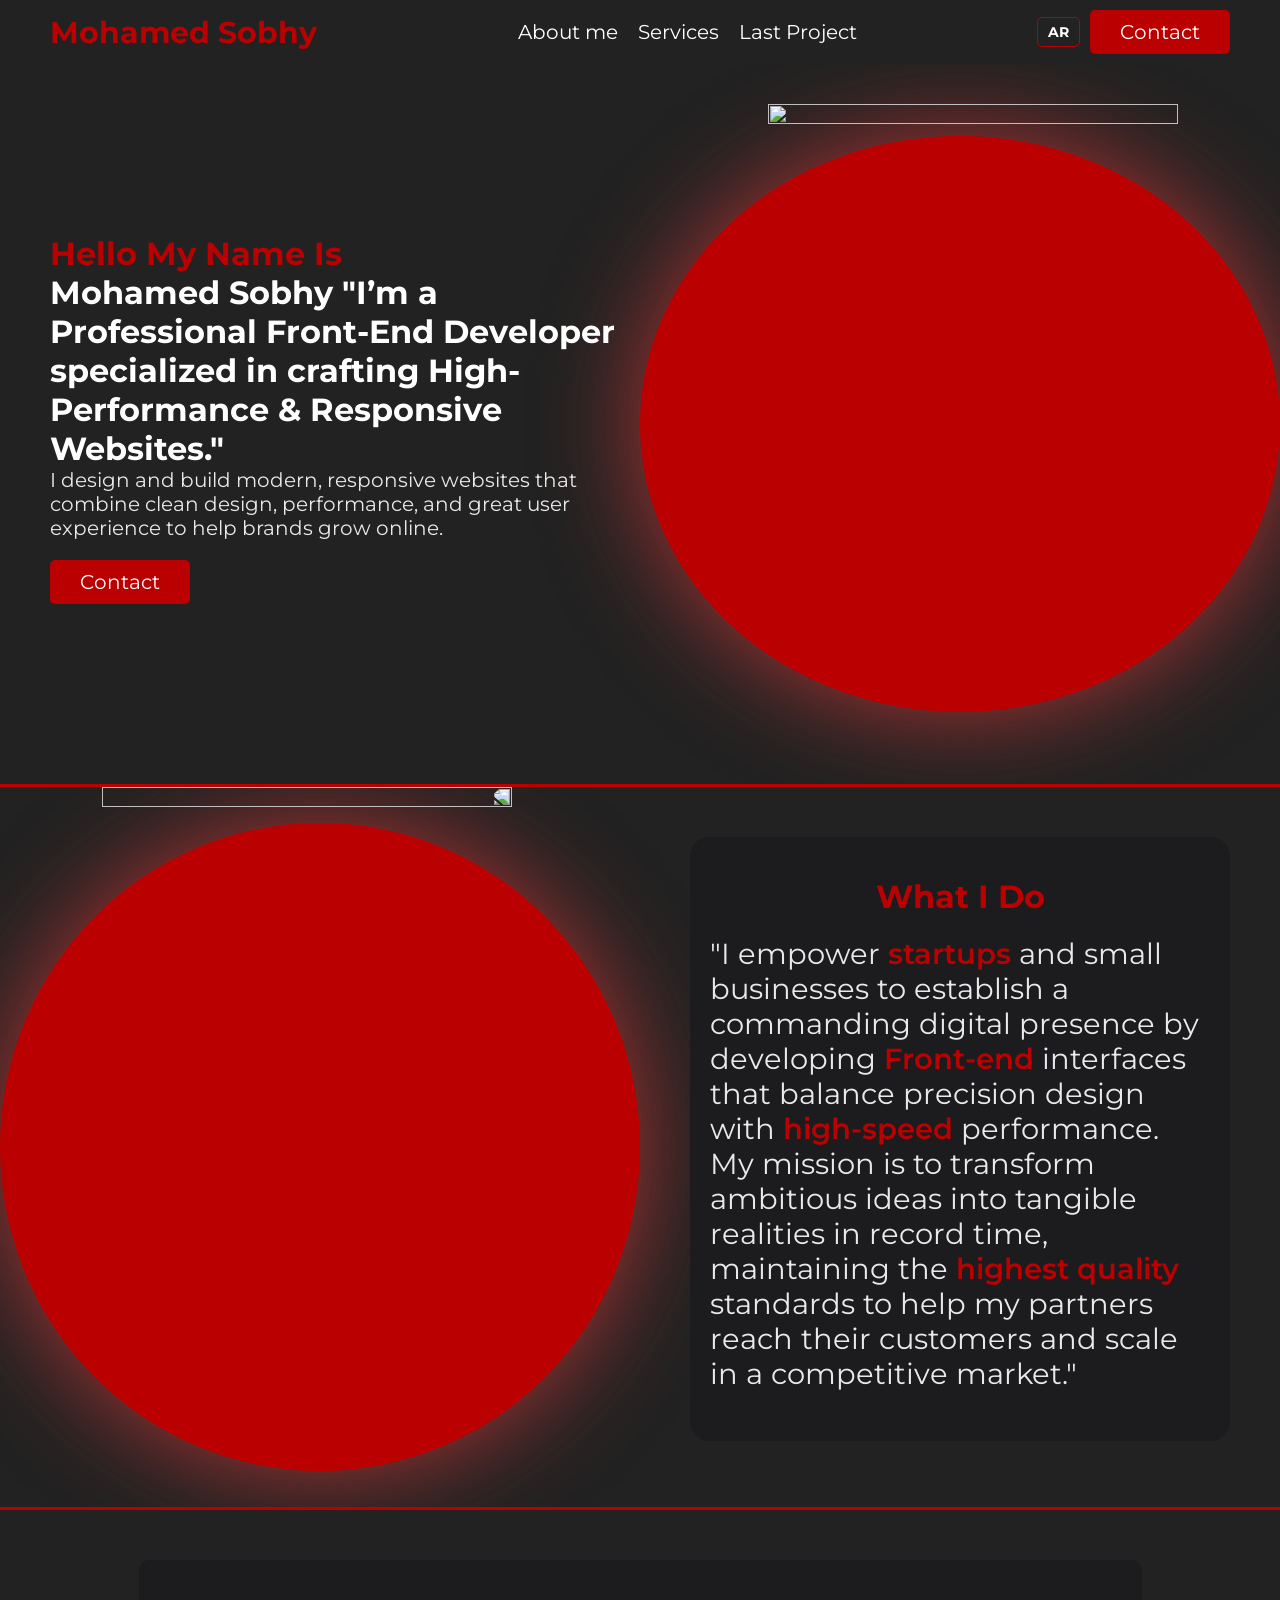
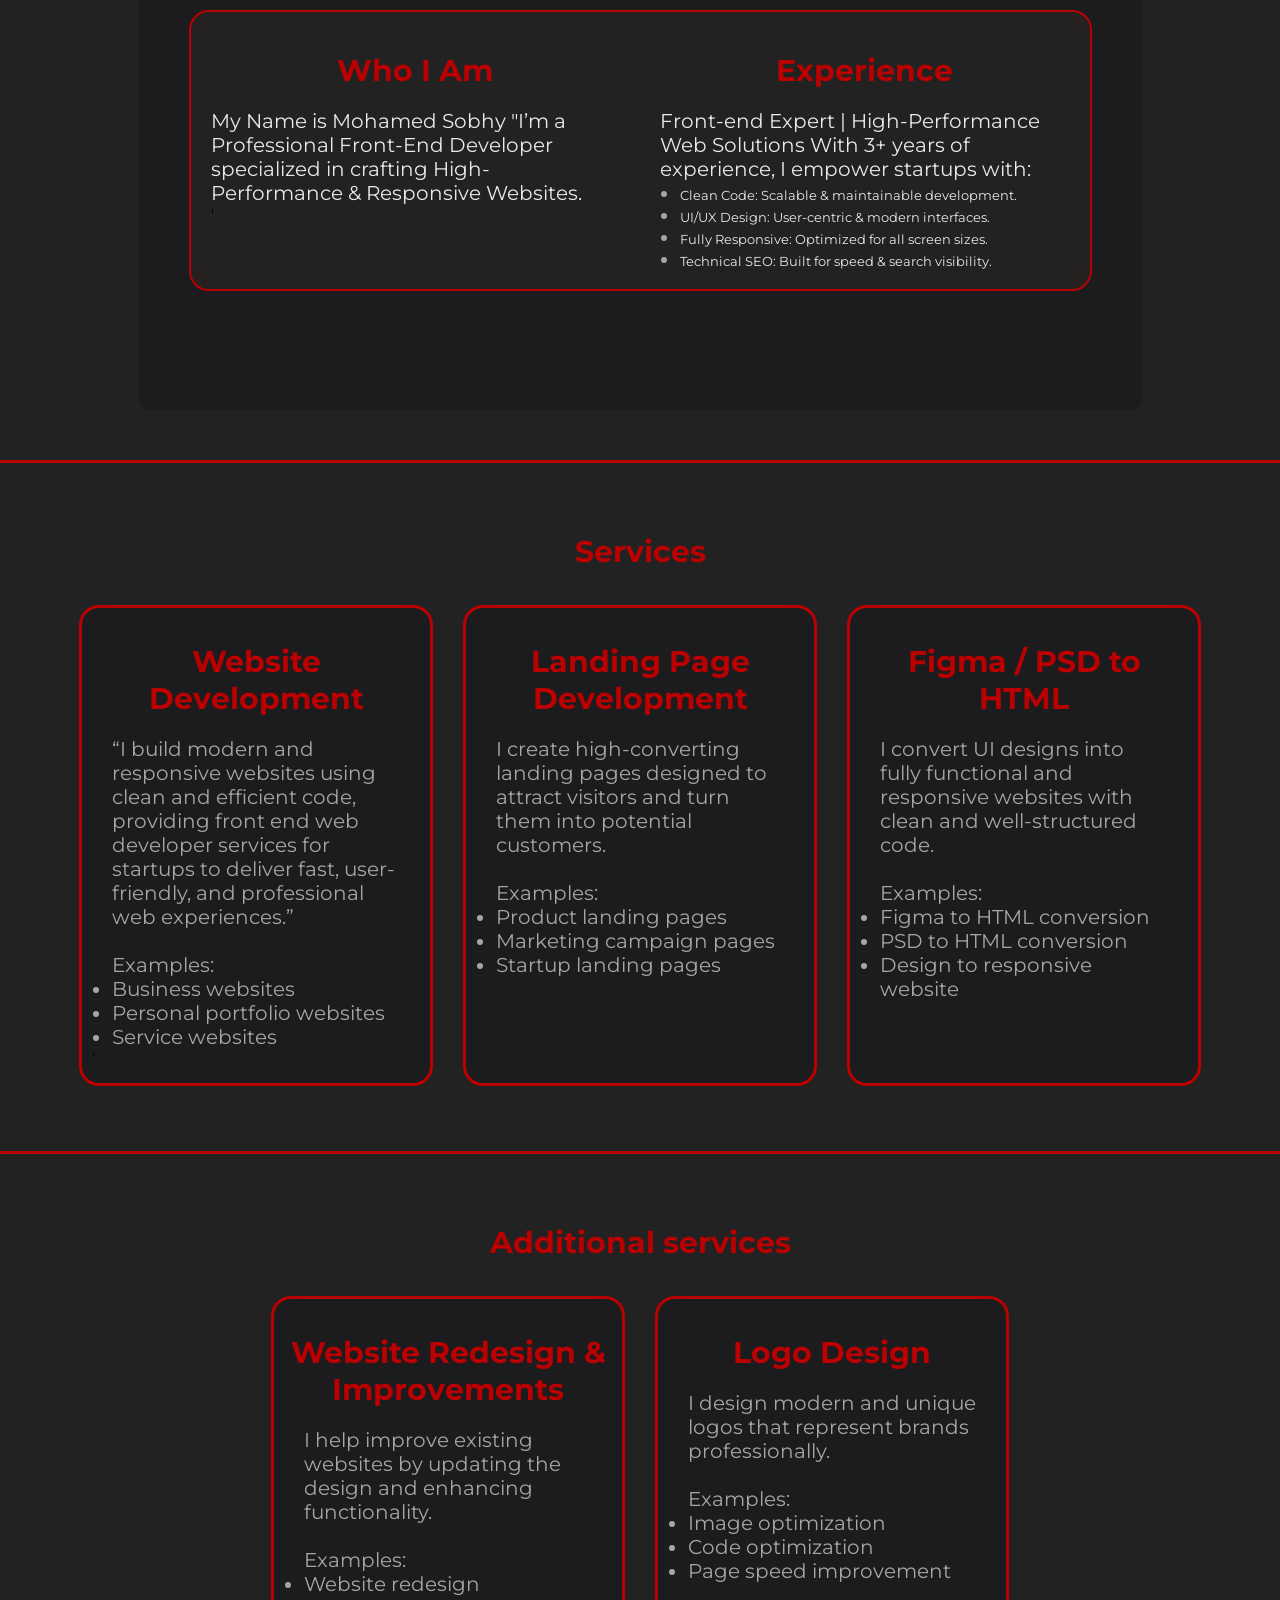
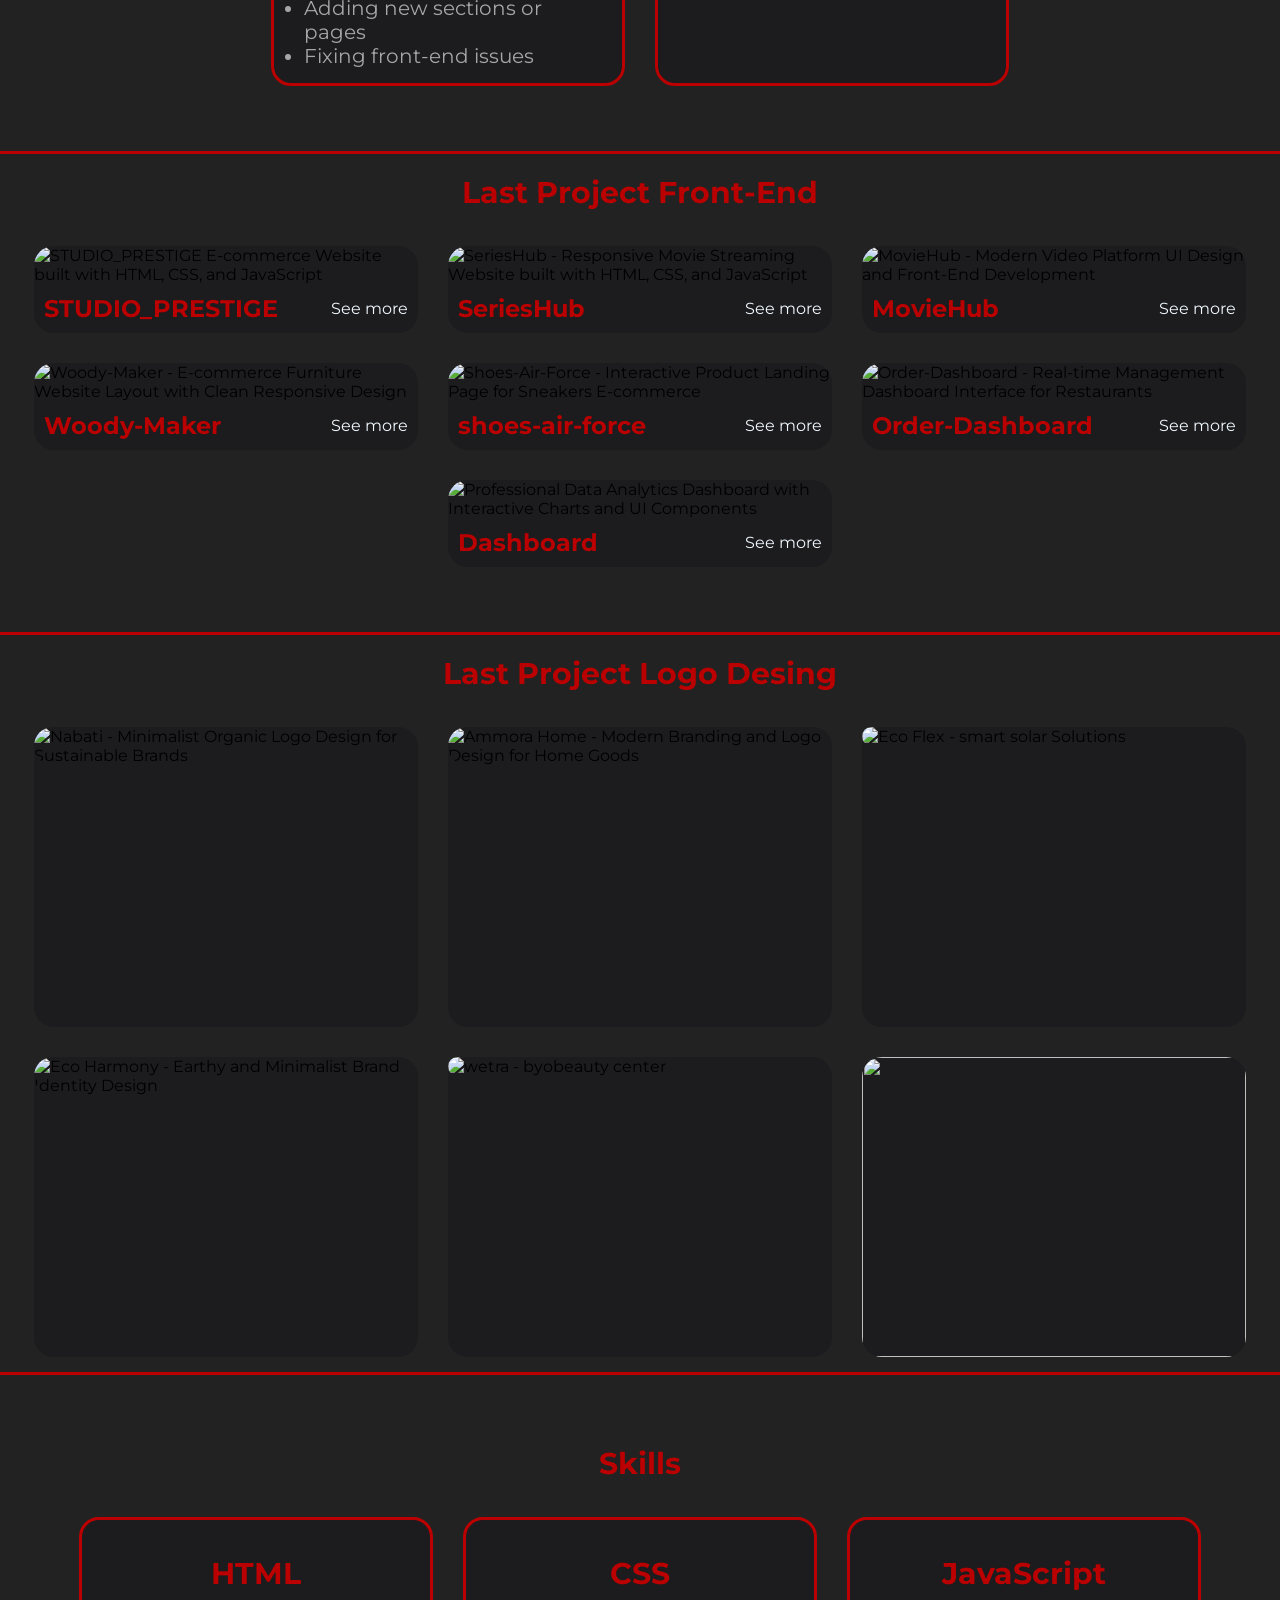
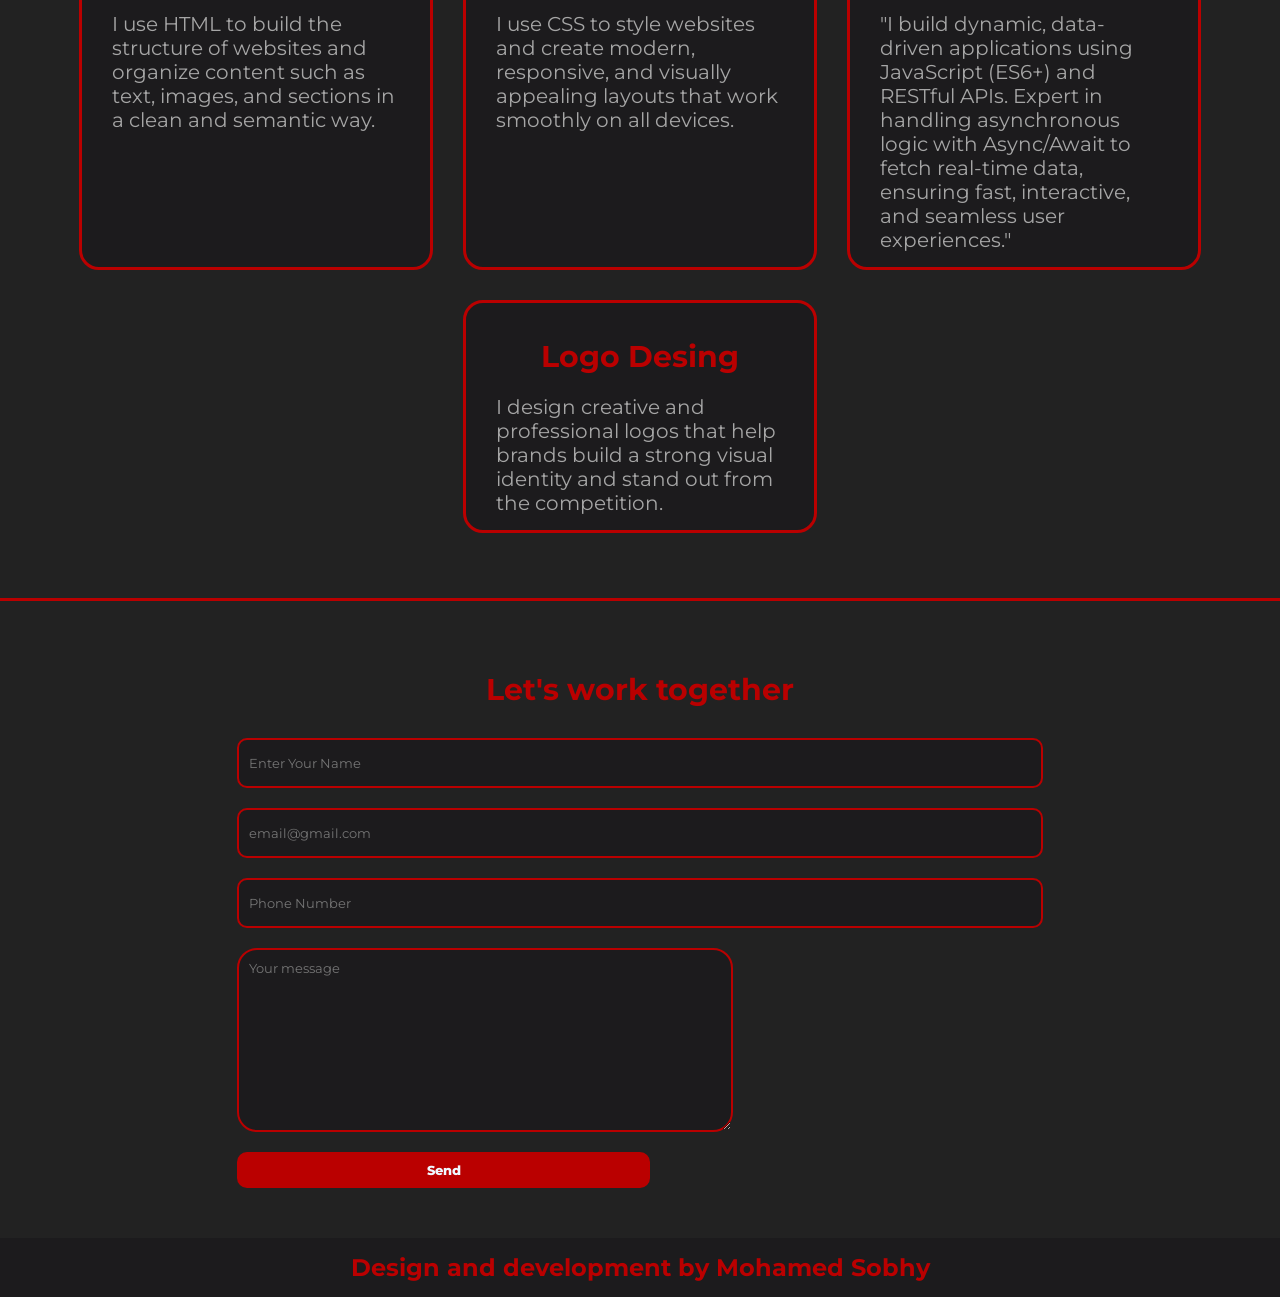
==== commit 981f89a1: "index.html" ====
--- a/index.html
+++ b/index.html
@@ -1 +1 @@
-<!DOCTYPE html><html lang="en"><head><meta charset="UTF-8"><meta http-equiv="X-UA-Compatible" content="IE=edge"><meta name="viewport" content="width=s, initial-scale=1.0"><meta name="description" content="Front-End Developer specializing in building modern, responsive, and high-performance websites. Explore my portfolio for web development and brand identity projects."><meta name="keywords" content="Front-End Developer, Web Development, Responsive Design, UI/UX, Mohamed Sobhy, Freelance Web Developer"><link rel="preconnect" href="https://fonts.googleapis.com"><link rel="preconnect" href="https://fonts.gstatic.com" crossorigin><link href="https://fonts.googleapis.com/css2?family=Montserrat:ital,wght@0,100..900;1,100..900&display=swap" rel="stylesheet"><link rel="shortcut icon" href="Mohamed Sobhy.jpg" type="image/x-icon"><link rel="stylesheet" href="style.css"><link rel="preload" as="image" href="https://res.cloudinary.com/dapbmo5kl/image/upload/v1778852562/hero_sec_rupquo.webp"><link rel="stylesheet" href="https://cdnjs.cloudflare.com/ajax/libs/font-awesome/6.5.0/css/all.min.css"><link rel="alternate" hreflang="ar" href="https://mohamed-sobhy-2004.github.io/Mohamed-Sobhy/index-ar.html" /><link rel="alternate" hreflang="en" href="https://mohamed-sobhy-2004.github.io/Mohamed-Sobhy/index.html" /><title>Mohamed Sobhy | Professional Front-End Developer & UI Specialist</title><script type="text/javascript" src="https://cdn.jsdelivr.net/npm/@emailjs/browser@4/dist/email.min.js"></script><script type="text/javascript"> // الكود ده هيستنى لحد ما الـ HTML وكل الملفات المعمول لها defer تجهز تماماً document.addEventListener("DOMContentLoaded", function() { if (typeof emailjs !== "undefined") { emailjs.init({ publicKey: "jzdLWBtcu3oAGavJo", }); } }); </script><script async src="https://www.googletagmanager.com/gtag/js?id=G-RXN0DGGZFF"></script><script> window.dataLayer = window.dataLayer || []; function gtag(){dataLayer.push(arguments);} gtag('js', new Date()); gtag('config', 'G-RXN0DGGZFF'); </script></head><body><svg width="400" height="500" class="up" height="200px" width="200px" version="1.1" id="_x32_" xmlns="http://www.w3.org/2000/svg" xmlns:xlink="http://www.w3.org/1999/xlink" viewBox="0 0 512 512" xml:space="preserve" fill="#000000"><g id="SVGRepo_bgCarrier" stroke-width="0"></g><g id="SVGRepo_tracerCarrier" stroke-linecap="round" stroke-linejoin="round"></g><g id="SVGRepo_iconCarrier"><style type="text/css"> .st0{fill:#BA0000;} </style><g><path class="st0" d="M184.025,259.35h26.422c6.953,0,12.609,5.652,12.609,12.605v75.034c0,8.708,7.082,15.792,15.788,15.792h34.314 c8.706,0,15.786-7.084,15.786-15.792v-75.034c0-6.952,5.658-12.605,12.611-12.605h26.422c4.412,0,7.584-1.494,8.93-4.208 c1.347-2.71,0.619-6.141-2.046-9.658l-69.012-90.966c-2.591-3.412-6.089-5.295-9.85-5.295c-3.76,0-7.258,1.883-9.849,5.295 l-69.012,90.966c-2.667,3.517-3.393,6.949-2.046,9.658C176.439,257.856,179.613,259.35,184.025,259.35z"></path><path class="st0" d="M256,0C114.842,0,0.002,114.84,0.002,256S114.842,512,256,512c141.158,0,255.998-114.84,255.998-256 S397.158,0,256,0z M256,66.785c104.334,0,189.216,84.879,189.216,189.215S360.334,445.215,256,445.215S66.783,360.336,66.783,256 S151.667,66.785,256,66.785z"></path></g></g></svg><div class="mobile-menu"><div class="indecator"></div><ul><li><a href="#About-us" class="About-us"> About-us </a></li><li><a href="#Services" class="services" title="services" id="serv"> Services </a></li><li><a href="#last-project" class="Projects" title="Projects">last-project</a></li></ul></div><header><a href="#" id="Logo">Mohamed Sobhy</a><nav><ul><li><a href="#About-us"> About me </a></li><li><a href="#Services"> Services </a></li><li><a href="#last-project"> Last Project </a></li></ul></nav><div class="header-btns"><a href="indexAR.html" class="lang-switch-mobile">AR</a><a href="#Contact-me" id="Contact">Contact</a></div></header><section id="Hero"><div class="side-contnte"><h3>Hello My Name Is</h3><h1>Mohamed Sobhy "I’m a Professional Front-End Developer specialized in crafting High-Performance & Responsive Websites."</h1><p>I design and build modern, responsive websites that combine clean design, performance, and great user experience to help brands grow online.</p><a href="#Contact-me" id="Contact">Contact</a></div><div class="side-img"><img width="400" height="500" src="https://res.cloudinary.com/dapbmo5kl/image/upload/v1778852562/hero_sec_rupquo.webp"alt=""></div></section><div class="headLin"></div><section id="what-i-do"><div class="side-img"><img width="400" height="500" src="https://res.cloudinary.com/dapbmo5kl/image/upload/v1778852548/Whate_h2iiiu.webp" alt=""></div><div class="side-contnte"><div class="card"><h3 class="title">What I Do</h3><p> "I empower <span>startups</span> and small businesses to establish a commanding digital presence by developing <span> Front-end </span> interfaces that balance precision design with <span>high-speed</span> performance. My mission is to transform ambitious ideas into tangible realities in record time, maintaining the <span>highest quality</span> standards to help my partners reach their customers and scale in a competitive market." </p></div></div></section><div class="headLin"></div><section id="About-us"><div class="continer"><div class="box-card"><div class="card"><h3 class="title">Who I Am</h3><p> My Name is Mohamed Sobhy "I’m a Professional Front-End Developer specialized in crafting High-Performance & Responsive Websites. </p>' </div><div class="card"><h3 class="title">Experience</h3><p> Front-end Expert | High-Performance Web Solutions With 3+ years of experience, I empower startups with: </p><ul><li><p>Clean Code: Scalable & maintainable development.</p></li><li><p>UI/UX Design: User-centric & modern interfaces.</p></li><li><p>Fully Responsive: Optimized for all screen sizes.</p></li><li><p>Technical SEO: Built for speed & search visibility.</p></li></ul></div></div></div></section><div class="headLin"></div><section id="Services"><h2 class="title">Services</h2><div class="box-card-Services"><div class="card-Services"><h3 class="title">Website Development</h3><p> “I build modern and responsive websites using clean and efficient code, providing front end web developer services for startups to deliver fast, user-friendly, and professional web experiences.” <br><br> Examples: <ul><li> Business websites</li><li>Personal portfolio websites</li><li>Service websites</li></ul></p>' </div><div class="card-Services"><h3 class="title">Landing Page Development</h3><p> I create high-converting landing pages designed to attract visitors and turn them into potential customers. <br><br> Examples: <ul><li> Product landing pages</li><li>Marketing campaign pages</li><li>Startup landing pages</li></ul></p></div><div class="card-Services"><h3 class="title">Figma / PSD to HTML</h3><p> I convert UI designs into fully functional and responsive websites with clean and well-structured code. <br><br> Examples: <ul><li> Figma to HTML conversion</li><li> PSD to HTML conversion</li><li>Design to responsive website</li></ul></p></div></div></section><div class="headLin"></div><section id="Services"><h2 class="title">Additional services</h2><div class="box-card-Services"><div class="card-Services"><h3 class="title">Website Redesign & Improvements</h3><p> I help improve existing websites by updating the design and enhancing functionality. <br><br> Examples: <ul><li> Website redesign</li><li>Adding new sections or pages</li><li>Fixing front-end issues</li></ul></p></div><div class="card-Services"><h3 class="title">Logo Design</h3><p> I design modern and unique logos that represent brands professionally. <br><br> Examples: <ul><li> Image optimization</li><li>Code optimization</li><li>Page speed improvement</li></ul></p></div></div></section><div class="headLin"></div><section id="last-project"><h2 class="title">Last Project Front-End</h2><div class="box-card-Services"><div class="card-project"><img loading="lazy" width="400" height="300" src="https://res.cloudinary.com/dapbmo5kl/image/upload/v1778852574/serieas_hup_qff0vs.webp" alt="SeriesHub - Responsive Movie Streaming Website built with HTML, CSS, and JavaScript"><div class="info"><h2>SeriesHub</h2><a href="https://mohamed-sobhy-2004.github.io/SeriesHub/">See more</a></div></div><div class="card-project"><img loading="lazy" width="400" height="300" src="https://res.cloudinary.com/dapbmo5kl/image/upload/v1778852580/movie_hup_cj70uq.webp" alt="MovieHub - Modern Video Platform UI Design and Front-End Development"><div class="info"><h2>MovieHub</h2><a href="https://mohamed-sobhy-2004.github.io/MovieHub/">See more</a></div></div><div class="card-project"><img loading="lazy" width="400" height="300" alt="Woody-Maker - E-commerce Furniture Website Layout with Clean Responsive Design" src="https://res.cloudinary.com/dapbmo5kl/image/upload/v1778852572/woody_maker_csfdds.webp"><div class="info"><h2>Woody-Maker</h2><a href="https://mohamed-sobhy-2004.github.io/Woody-MakerFurntsur/">See more</a></div></div><div class="card-project"><img loading="lazy" src="https://res.cloudinary.com/dapbmo5kl/image/upload/v1778852565/ChatGPT_Image_Feb_20_2026_02_01_32_PM_gx3zak.webp" alt="Shoes-Air-Force - Interactive Product Landing Page for Sneakers E-commerce "><div class="info"><h2>shoes-air-force</h2><a href="https://shoes-air-force.vercel.app">See more</a></div></div><div class="card-project"><img loading="lazy" width="400" height="300" src="https://res.cloudinary.com/dapbmo5kl/image/upload/v1778852576/dashpord_ukgd6d.webp" alt=" Order-Dashboard - Real-time Management Dashboard Interface for Restaurants"><div class="info"><h2>Order-Dashboard</h2><a href="https://mohamed-sobhy-2004.github.io/Order-Dashboard/">See more</a></div></div><div class="card-project"><img loading="lazy" width="400" height="300" src="https://res.cloudinary.com/dapbmo5kl/image/upload/v1778852582/dashbord_2_rukqkf.webp" alt=" Professional Data Analytics Dashboard with Interactive Charts and UI Components"><div class="info"><h2>Dashboard</h2><a href="https://mohamed-sobhy-2004.github.io/Dashboard/">See more</a></div></div></div></section><div class="headLin"></div><section id="last-project2"><h2 class="title">Last Project Logo Desing</h2><div class="box-card-Services"><div class="card-project"><img loading="lazy" width="400" height="300" src="https://res.cloudinary.com/dapbmo5kl/image/upload/v1778852563/Nabati_obxdx9.webp" alt="Nabati - Minimalist Organic Logo Design for Sustainable Brands"></div><div class="card-project"><img loading="lazy" width="400" height="300" src="https://res.cloudinary.com/dapbmo5kl/image/upload/v1778852564/Mockup_3D_ug343x.webp" alt="Ammora Home - Modern Branding and Logo Design for Home Goods"></div><div class="card-project"><img loading="lazy" width="400" height="300" src="https://res.cloudinary.com/dapbmo5kl/image/upload/v1778852547/3_ijplsz.webp" alt=" Eco Flex - smart solar Solutions"></div><div class="card-project"><img loading="lazy" width="400" height="300" src="https://res.cloudinary.com/dapbmo5kl/image/upload/v1778852561/Eco_Harmony_MOCKUP_fi0hvj.webp" alt="Eco Harmony - Earthy and Minimalist Brand Identity Design"></div><div class="card-project"><img loading="lazy" width="400" height="300" src="https://res.cloudinary.com/dapbmo5kl/image/upload/v1778852550/20250714171019_upload_171019_fwwqwy.webp" alt="wetra - byobeauty center"></div><div class="card-project"><img loading="lazy" width="400" height="300" src="https://res.cloudinary.com/dapbmo5kl/image/upload/v1778852553/20250714171143_upload_171143_azdtjh.webp" alt=""></div></div></section><div class="headLin"></div><section id="Services"><h2 class="title">Skills</h2><div class="box-card-Services"><div class="card-Services"><h3 class="title">HTML</h3><p> I use HTML to build the structure of websites and organize content such as text, images, and sections in a clean and semantic way. </p></div><div class="card-Services"><h3 class="title">CSS</h3><p> I use CSS to style websites and create modern, responsive, and visually appealing layouts that work smoothly on all devices. </p></div><div class="card-Services"><h3 class="title">JavaScript</h3><p> "I build dynamic, data-driven applications using JavaScript (ES6+) and RESTful APIs. Expert in handling asynchronous logic with Async/Await to fetch real-time data, ensuring fast, interactive, and seamless user experiences." </p></div><div class="card-Services"><h3 class="title">Logo Desing</h3><p> I design creative and professional logos that help brands build a strong visual identity and stand out from the competition. </p></div></div></section><div class="headLin"></div><section id="Contact-me"><h2 class="title">Let's work together</h2><form action="" id="Contact-form"><input type="text" name="name" id="name" placeholder="Enter Your Name" required><input type="email" name="email" id="email"placeholder="email@gmail.com" required><input type="tel" name="Phone" id="Phone" placeholder="Phone Number" required><textarea name="message" id="message" cols="30" rows="10" placeholder="Your message" required></textarea><button type="button" id="send">Send</button></form></section><footer><h2>Design and development by Mohamed Sobhy</h2></footer><script src="javascript.js"></script></body></html>
+<!DOCTYPE html><html lang="en"><head><meta charset="UTF-8"><meta http-equiv="X-UA-Compatible" content="IE=edge"><meta name="viewport" content="width=s, initial-scale=1.0"><meta name="description" content="Front-End Developer specializing in building modern, responsive, and high-performance websites. Explore my portfolio for web development and brand identity projects."><meta name="keywords" content="Front-End Developer, Web Development, Responsive Design, UI/UX, Mohamed Sobhy, Freelance Web Developer"><link rel="preconnect" href="https://fonts.googleapis.com"><link rel="preconnect" href="https://fonts.gstatic.com" crossorigin><link href="https://fonts.googleapis.com/css2?family=Montserrat:ital,wght@0,100..900;1,100..900&display=swap" rel="stylesheet"><link rel="shortcut icon" href="Mohamed Sobhy.jpg" type="image/x-icon"><link rel="stylesheet" href="style.css"><link rel="preload" as="image" href="https://res.cloudinary.com/dapbmo5kl/image/upload/v1778852562/hero_sec_rupquo.webp"><link rel="stylesheet" href="https://cdnjs.cloudflare.com/ajax/libs/font-awesome/6.5.0/css/all.min.css"><link rel="alternate" hreflang="ar" href="https://mohamed-sobhy-2004.github.io/Mohamed-Sobhy/index-ar.html" /><link rel="alternate" hreflang="en" href="https://mohamed-sobhy-2004.github.io/Mohamed-Sobhy/index.html" /><title>Mohamed Sobhy | Professional Front-End Developer & UI Specialist</title><script type="text/javascript" src="https://cdn.jsdelivr.net/npm/@emailjs/browser@4/dist/email.min.js"></script><script async src="https://www.googletagmanager.com/gtag/js?id=G-RXN0DGGZFF"></script><script> window.dataLayer = window.dataLayer || []; function gtag(){dataLayer.push(arguments);} gtag('js', new Date()); gtag('config', 'G-RXN0DGGZFF'); </script></head><body><svg width="400" height="500" class="up" height="200px" width="200px" version="1.1" id="_x32_" xmlns="http://www.w3.org/2000/svg" xmlns:xlink="http://www.w3.org/1999/xlink" viewBox="0 0 512 512" xml:space="preserve" fill="#000000"><g id="SVGRepo_bgCarrier" stroke-width="0"></g><g id="SVGRepo_tracerCarrier" stroke-linecap="round" stroke-linejoin="round"></g><g id="SVGRepo_iconCarrier"><style type="text/css"> .st0{fill:#BA0000;} </style><g><path class="st0" d="M184.025,259.35h26.422c6.953,0,12.609,5.652,12.609,12.605v75.034c0,8.708,7.082,15.792,15.788,15.792h34.314 c8.706,0,15.786-7.084,15.786-15.792v-75.034c0-6.952,5.658-12.605,12.611-12.605h26.422c4.412,0,7.584-1.494,8.93-4.208 c1.347-2.71,0.619-6.141-2.046-9.658l-69.012-90.966c-2.591-3.412-6.089-5.295-9.85-5.295c-3.76,0-7.258,1.883-9.849,5.295 l-69.012,90.966c-2.667,3.517-3.393,6.949-2.046,9.658C176.439,257.856,179.613,259.35,184.025,259.35z"></path><path class="st0" d="M256,0C114.842,0,0.002,114.84,0.002,256S114.842,512,256,512c141.158,0,255.998-114.84,255.998-256 S397.158,0,256,0z M256,66.785c104.334,0,189.216,84.879,189.216,189.215S360.334,445.215,256,445.215S66.783,360.336,66.783,256 S151.667,66.785,256,66.785z"></path></g></g></svg><div class="mobile-menu"><div class="indecator"></div><ul><li><a href="#About-us" class="About-us"> About-us </a></li><li><a href="#Services" class="services" title="services" id="serv"> Services </a></li><li><a href="#last-project" class="Projects" title="Projects">last-project</a></li></ul></div><header><a href="#" id="Logo">Mohamed Sobhy</a><nav><ul><li><a href="#About-us"> About me </a></li><li><a href="#Services"> Services </a></li><li><a href="#last-project"> Last Project </a></li></ul></nav><div class="header-btns"><a href="indexAR.html" class="lang-switch-mobile">AR</a><a href="#Contact-me" id="Contact">Contact</a></div></header><section id="Hero"><div class="side-contnte"><h3>Hello My Name Is</h3><h1>Mohamed Sobhy "I’m a Professional Front-End Developer specialized in crafting High-Performance & Responsive Websites."</h1><p>I design and build modern, responsive websites that combine clean design, performance, and great user experience to help brands grow online.</p><a href="#Contact-me" id="Contact">Contact</a></div><div class="side-img"><img width="400" height="500" src="https://res.cloudinary.com/dapbmo5kl/image/upload/v1778852562/hero_sec_rupquo.webp"alt=""></div></section><div class="headLin"></div><section id="what-i-do"><div class="side-img"><img width="400" height="500" src="https://res.cloudinary.com/dapbmo5kl/image/upload/v1778852548/Whate_h2iiiu.webp" alt=""></div><div class="side-contnte"><div class="card"><h3 class="title">What I Do</h3><p> "I empower <span>startups</span> and small businesses to establish a commanding digital presence by developing <span> Front-end </span> interfaces that balance precision design with <span>high-speed</span> performance. My mission is to transform ambitious ideas into tangible realities in record time, maintaining the <span>highest quality</span> standards to help my partners reach their customers and scale in a competitive market." </p></div></div></section><div class="headLin"></div><section id="About-us"><div class="continer"><div class="box-card"><div class="card"><h3 class="title">Who I Am</h3><p> My Name is Mohamed Sobhy "I’m a Professional Front-End Developer specialized in crafting High-Performance & Responsive Websites. </p>' </div><div class="card"><h3 class="title">Experience</h3><p> Front-end Expert | High-Performance Web Solutions With 3+ years of experience, I empower startups with: </p><ul><li><p>Clean Code: Scalable & maintainable development.</p></li><li><p>UI/UX Design: User-centric & modern interfaces.</p></li><li><p>Fully Responsive: Optimized for all screen sizes.</p></li><li><p>Technical SEO: Built for speed & search visibility.</p></li></ul></div></div></div></section><div class="headLin"></div><section id="Services"><h2 class="title">Services</h2><div class="box-card-Services"><div class="card-Services"><h3 class="title">Website Development</h3><p> “I build modern and responsive websites using clean and efficient code, providing front end web developer services for startups to deliver fast, user-friendly, and professional web experiences.” <br><br> Examples: <ul><li> Business websites</li><li>Personal portfolio websites</li><li>Service websites</li></ul></p>' </div><div class="card-Services"><h3 class="title">Landing Page Development</h3><p> I create high-converting landing pages designed to attract visitors and turn them into potential customers. <br><br> Examples: <ul><li> Product landing pages</li><li>Marketing campaign pages</li><li>Startup landing pages</li></ul></p></div><div class="card-Services"><h3 class="title">Figma / PSD to HTML</h3><p> I convert UI designs into fully functional and responsive websites with clean and well-structured code. <br><br> Examples: <ul><li> Figma to HTML conversion</li><li> PSD to HTML conversion</li><li>Design to responsive website</li></ul></p></div></div></section><div class="headLin"></div><section id="Services"><h2 class="title">Additional services</h2><div class="box-card-Services"><div class="card-Services"><h3 class="title">Website Redesign & Improvements</h3><p> I help improve existing websites by updating the design and enhancing functionality. <br><br> Examples: <ul><li> Website redesign</li><li>Adding new sections or pages</li><li>Fixing front-end issues</li></ul></p></div><div class="card-Services"><h3 class="title">Logo Design</h3><p> I design modern and unique logos that represent brands professionally. <br><br> Examples: <ul><li> Image optimization</li><li>Code optimization</li><li>Page speed improvement</li></ul></p></div></div></section><div class="headLin"></div><section id="last-project"><h2 class="title">Last Project Front-End</h2><div class="box-card-Services"><div class="card-project"><img loading="lazy" width="400" height="300" src="https://res.cloudinary.com/dapbmo5kl/image/upload/v1779813628/ChatGPT_Image_24_%D9%85%D8%A7%D9%8A%D9%88_2026_12_00_19_%D9%85_sdx44h.webp" alt="STUDIO_PRESTIGE E-commerce Website built with HTML, CSS, and JavaScript"><div class="info"><h2>STUDIO_PRESTIGE</h2><a href="https://mohamed-sobhy-2004.github.io/STUDIO_PRESTIGE/">See more</a></div></div><div class="card-project"><img loading="lazy" width="400" height="300" src="https://res.cloudinary.com/dapbmo5kl/image/upload/v1778852574/serieas_hup_qff0vs.webp" alt="SeriesHub - Responsive Movie Streaming Website built with HTML, CSS, and JavaScript"><div class="info"><h2>SeriesHub</h2><a href="https://mohamed-sobhy-2004.github.io/SeriesHub/">See more</a></div></div><div class="card-project"><img loading="lazy" width="400" height="300" src="https://res.cloudinary.com/dapbmo5kl/image/upload/v1778852580/movie_hup_cj70uq.webp" alt="MovieHub - Modern Video Platform UI Design and Front-End Development"><div class="info"><h2>MovieHub</h2><a href="https://mohamed-sobhy-2004.github.io/MovieHub/">See more</a></div></div><div class="card-project"><img loading="lazy" width="400" height="300" alt="Woody-Maker - E-commerce Furniture Website Layout with Clean Responsive Design" src="https://res.cloudinary.com/dapbmo5kl/image/upload/v1778852572/woody_maker_csfdds.webp"><div class="info"><h2>Woody-Maker</h2><a href="https://mohamed-sobhy-2004.github.io/Woody-MakerFurntsur/">See more</a></div></div><div class="card-project"><img loading="lazy" src="https://res.cloudinary.com/dapbmo5kl/image/upload/v1778852565/ChatGPT_Image_Feb_20_2026_02_01_32_PM_gx3zak.webp" alt="Shoes-Air-Force - Interactive Product Landing Page for Sneakers E-commerce "><div class="info"><h2>shoes-air-force</h2><a href="https://shoes-air-force.vercel.app">See more</a></div></div><div class="card-project"><img loading="lazy" width="400" height="300" src="https://res.cloudinary.com/dapbmo5kl/image/upload/v1778852576/dashpord_ukgd6d.webp" alt=" Order-Dashboard - Real-time Management Dashboard Interface for Restaurants"><div class="info"><h2>Order-Dashboard</h2><a href="https://mohamed-sobhy-2004.github.io/Order-Dashboard/">See more</a></div></div><div class="card-project"><img loading="lazy" width="400" height="300" src="https://res.cloudinary.com/dapbmo5kl/image/upload/v1778852582/dashbord_2_rukqkf.webp" alt=" Professional Data Analytics Dashboard with Interactive Charts and UI Components"><div class="info"><h2>Dashboard</h2><a href="https://mohamed-sobhy-2004.github.io/Dashboard/">See more</a></div></div></div></section><div class="headLin"></div><section id="last-project2"><h2 class="title">Last Project Logo Desing</h2><div class="box-card-Services"><div class="card-project"><img loading="lazy" width="400" height="300" src="https://res.cloudinary.com/dapbmo5kl/image/upload/v1778852563/Nabati_obxdx9.webp" alt="Nabati - Minimalist Organic Logo Design for Sustainable Brands"></div><div class="card-project"><img loading="lazy" width="400" height="300" src="https://res.cloudinary.com/dapbmo5kl/image/upload/v1778852564/Mockup_3D_ug343x.webp" alt="Ammora Home - Modern Branding and Logo Design for Home Goods"></div><div class="card-project"><img loading="lazy" width="400" height="300" src="https://res.cloudinary.com/dapbmo5kl/image/upload/v1778852547/3_ijplsz.webp" alt=" Eco Flex - smart solar Solutions"></div><div class="card-project"><img loading="lazy" width="400" height="300" src="https://res.cloudinary.com/dapbmo5kl/image/upload/v1778852561/Eco_Harmony_MOCKUP_fi0hvj.webp" alt="Eco Harmony - Earthy and Minimalist Brand Identity Design"></div><div class="card-project"><img loading="lazy" width="400" height="300" src="https://res.cloudinary.com/dapbmo5kl/image/upload/v1778852550/20250714171019_upload_171019_fwwqwy.webp" alt="wetra - byobeauty center"></div><div class="card-project"><img loading="lazy" width="400" height="300" src="https://res.cloudinary.com/dapbmo5kl/image/upload/v1778852553/20250714171143_upload_171143_azdtjh.webp" alt=""></div></div></section><div class="headLin"></div><section id="Services"><h2 class="title">Skills</h2><div class="box-card-Services"><div class="card-Services"><h3 class="title">HTML</h3><p> I use HTML to build the structure of websites and organize content such as text, images, and sections in a clean and semantic way. </p></div><div class="card-Services"><h3 class="title">CSS</h3><p> I use CSS to style websites and create modern, responsive, and visually appealing layouts that work smoothly on all devices. </p></div><div class="card-Services"><h3 class="title">JavaScript</h3><p> "I build dynamic, data-driven applications using JavaScript (ES6+) and RESTful APIs. Expert in handling asynchronous logic with Async/Await to fetch real-time data, ensuring fast, interactive, and seamless user experiences." </p></div><div class="card-Services"><h3 class="title">Logo Desing</h3><p> I design creative and professional logos that help brands build a strong visual identity and stand out from the competition. </p></div></div></section><div class="headLin"></div><section id="Contact-me"><h2 class="title">Let's work together</h2><form action="" id="Contact-form"><input type="text" name="name" id="name" placeholder="Enter Your Name" required><input type="email" name="email" id="email"placeholder="email@gmail.com" required><input type="tel" name="Phone" id="Phone" placeholder="Phone Number" required><textarea name="message" id="message" cols="30" rows="10" placeholder="Your message" required></textarea><button type="button" id="send">Send</button></form></section><footer><h2>Design and development by Mohamed Sobhy</h2></footer><script src="javascript.js"></script></body></html>
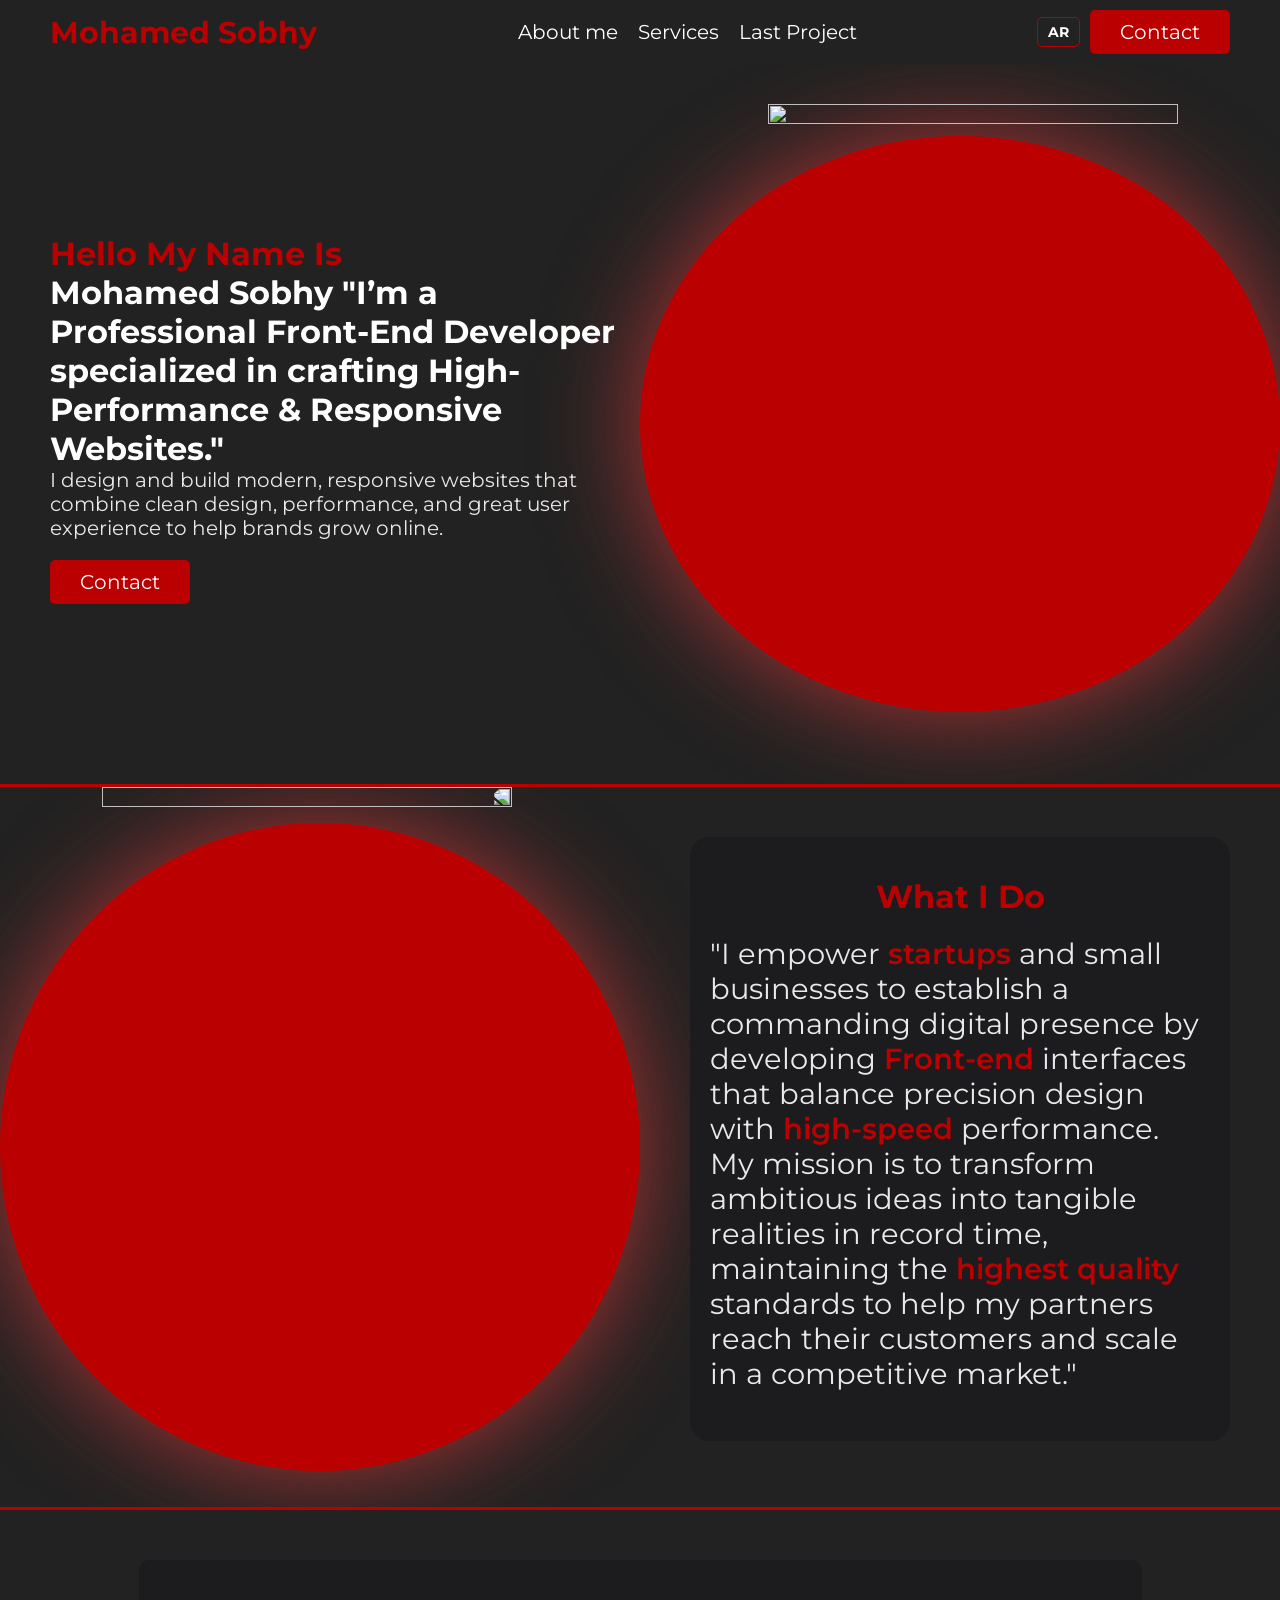
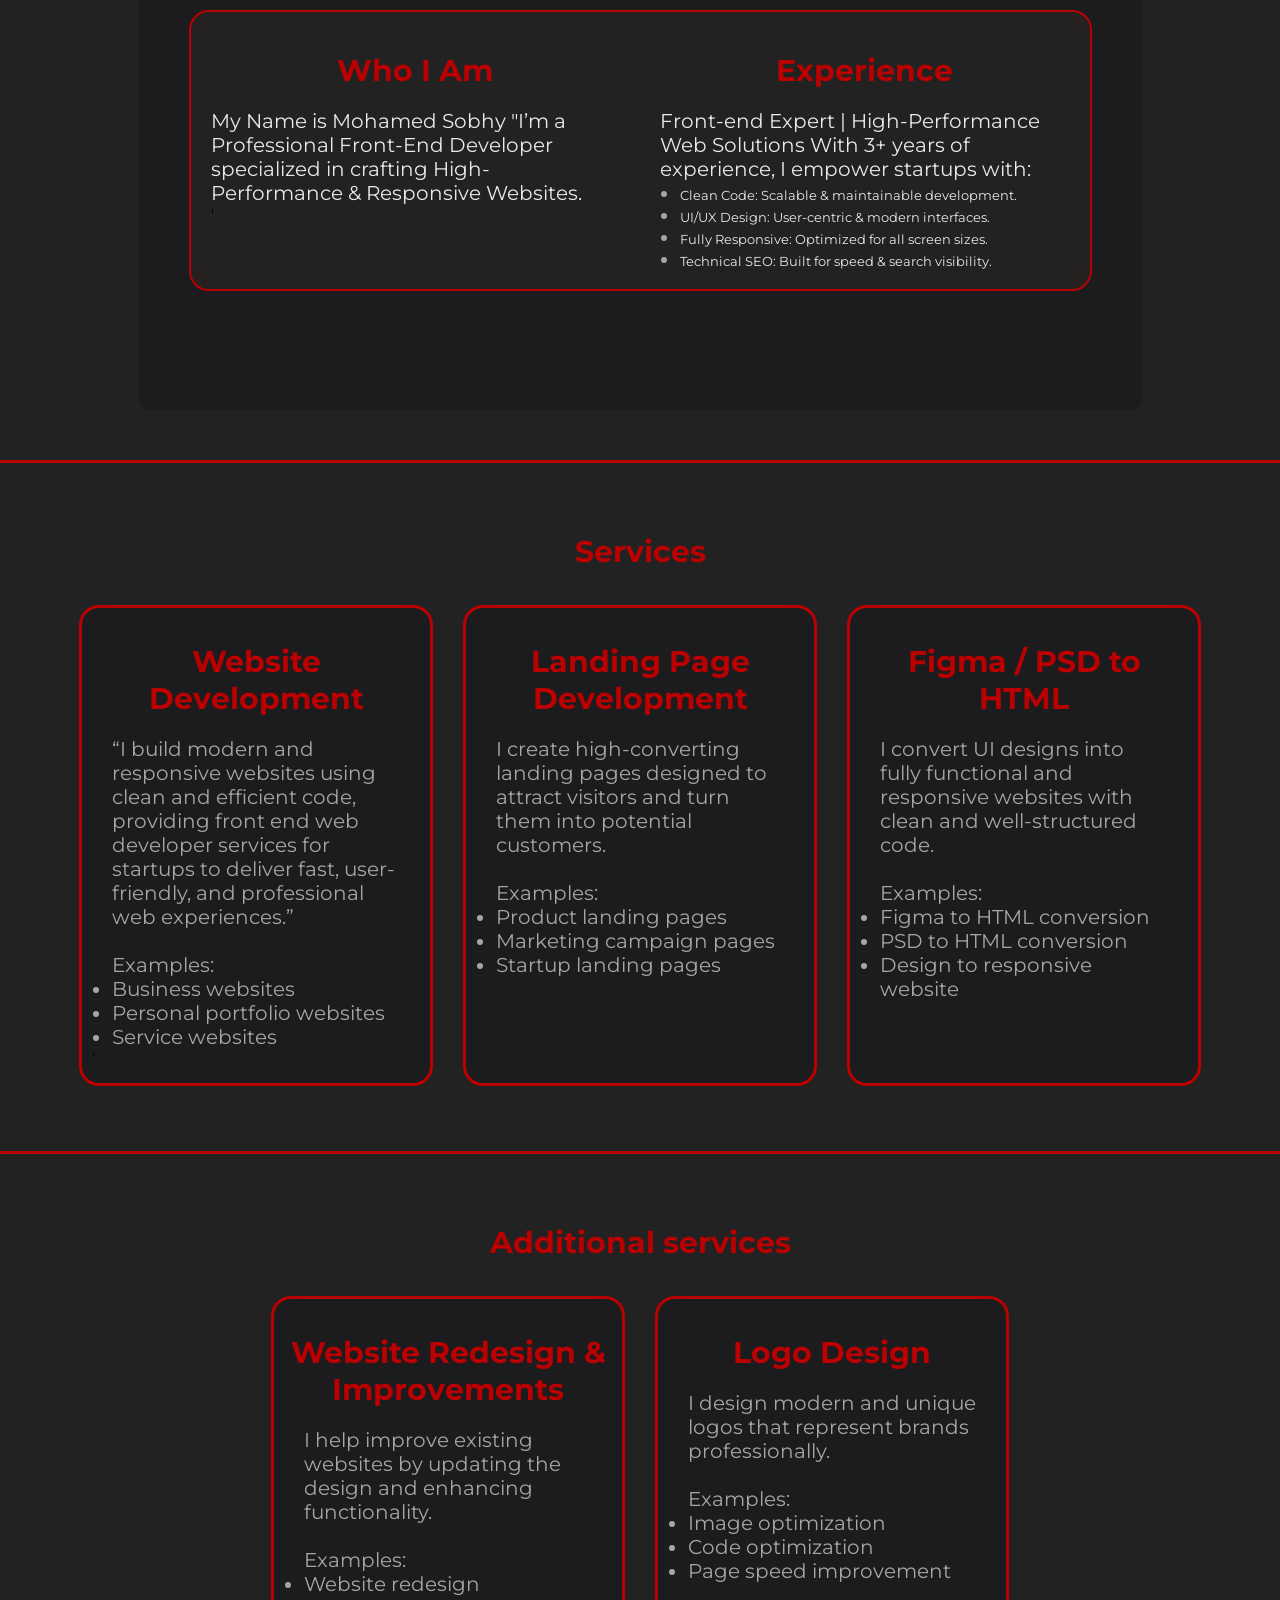
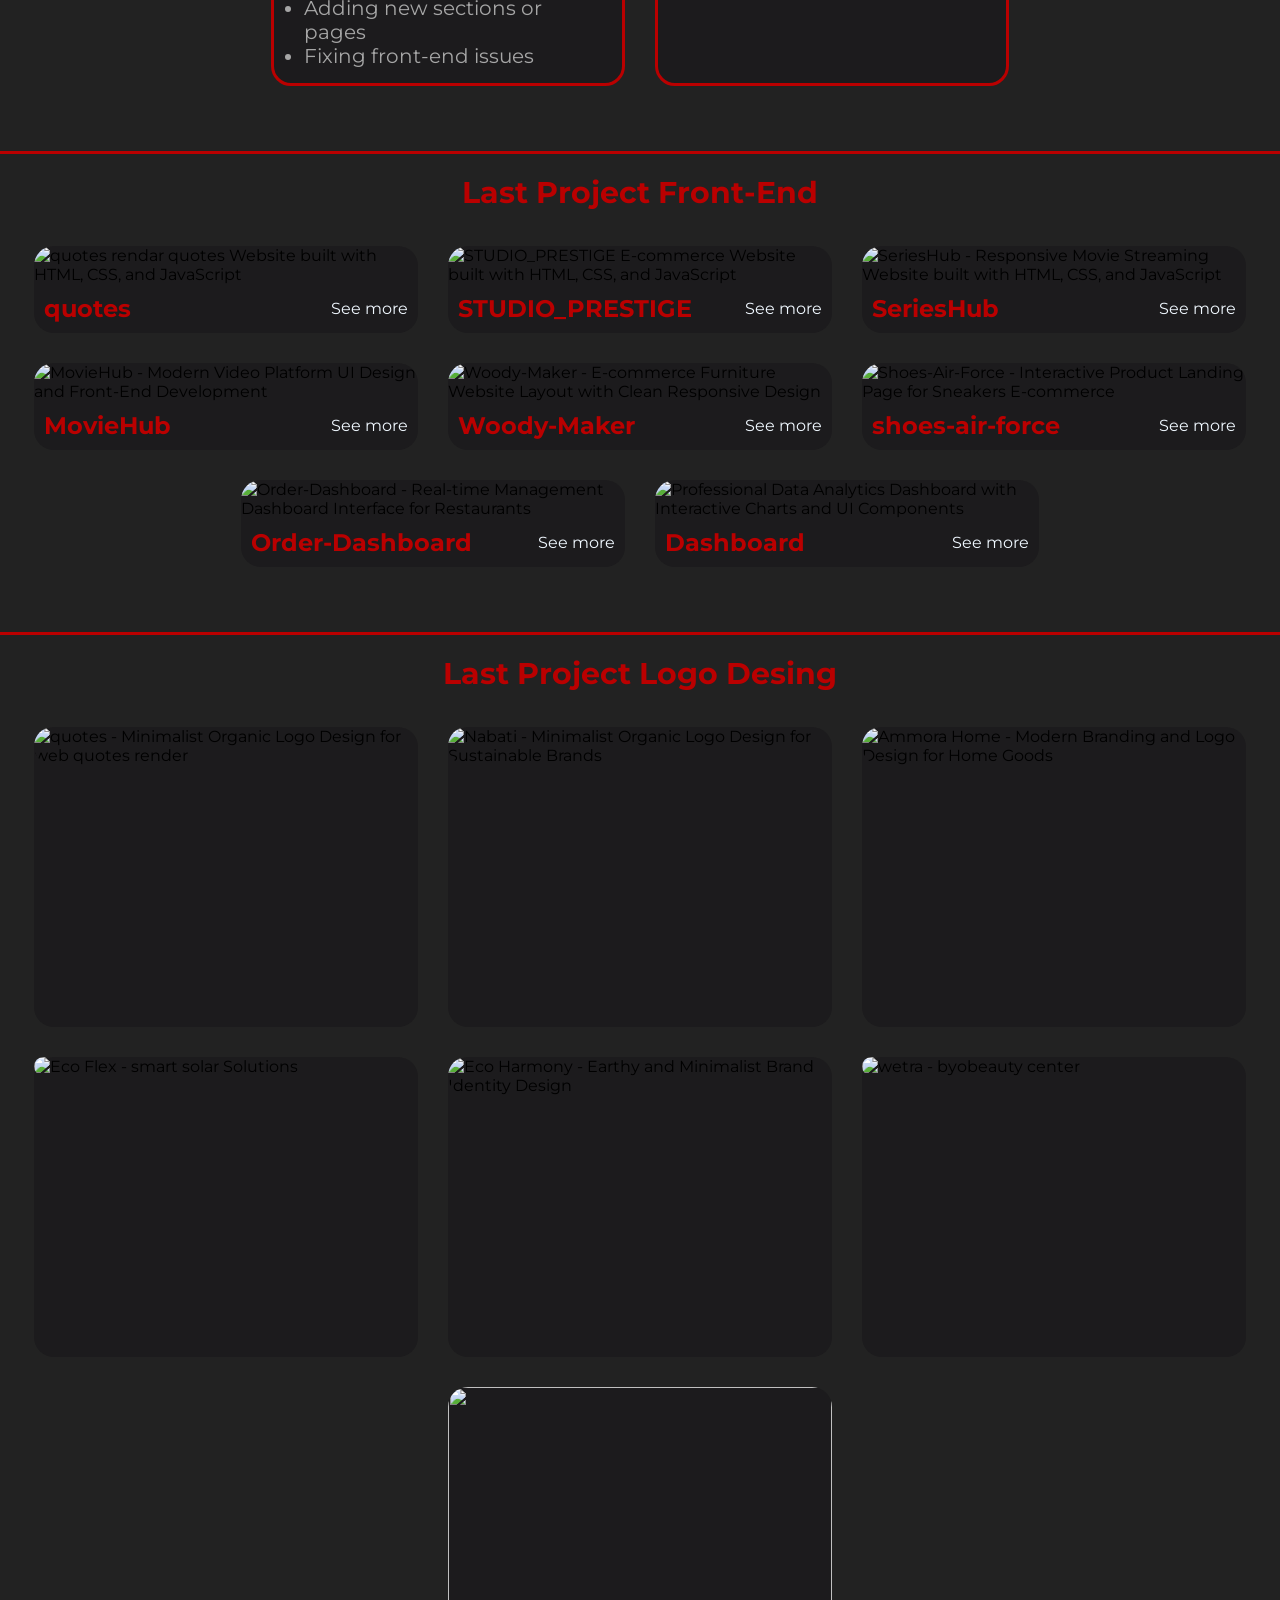
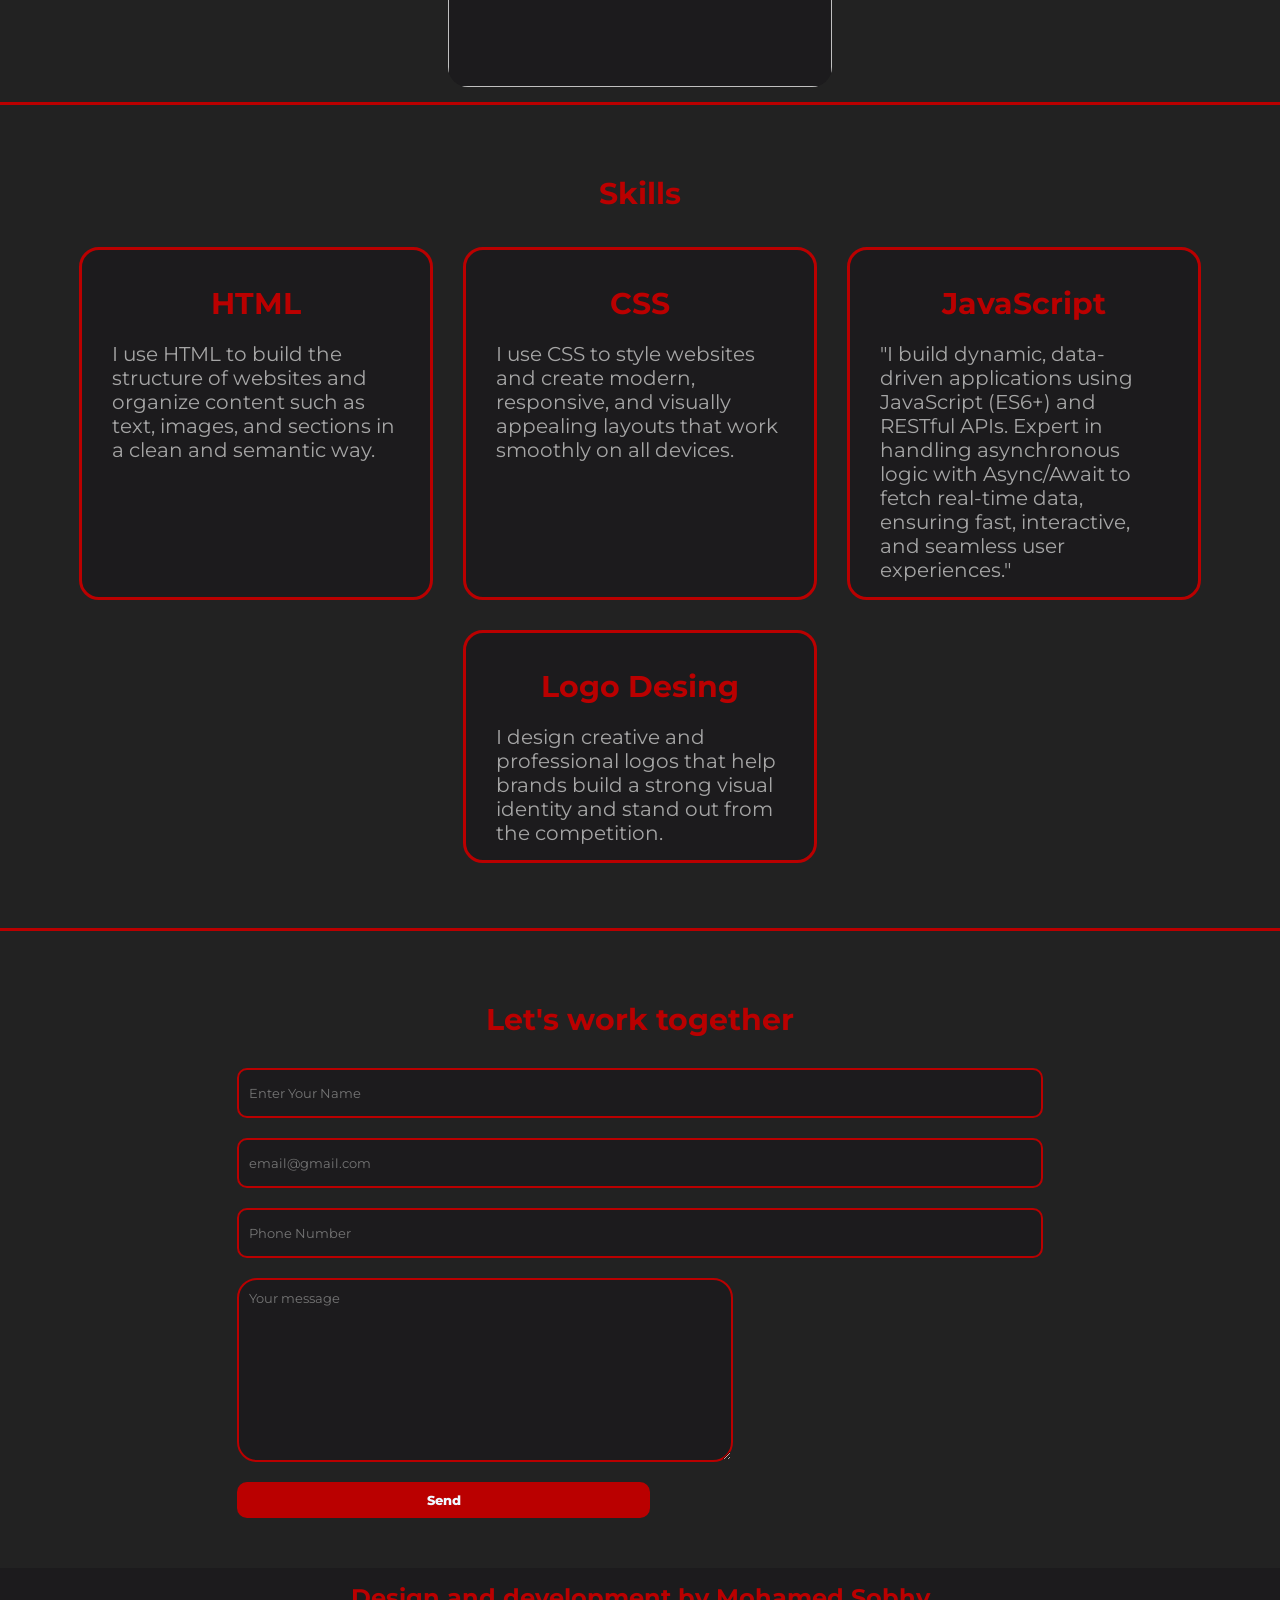
==== commit c57e7900: "index.html" ====
--- a/index.html
+++ b/index.html
@@ -1 +1 @@
-<!DOCTYPE html><html lang="en"><head><meta charset="UTF-8"><meta http-equiv="X-UA-Compatible" content="IE=edge"><meta name="viewport" content="width=s, initial-scale=1.0"><meta name="description" content="Front-End Developer specializing in building modern, responsive, and high-performance websites. Explore my portfolio for web development and brand identity projects."><meta name="keywords" content="Front-End Developer, Web Development, Responsive Design, UI/UX, Mohamed Sobhy, Freelance Web Developer"><link rel="preconnect" href="https://fonts.googleapis.com"><link rel="preconnect" href="https://fonts.gstatic.com" crossorigin><link href="https://fonts.googleapis.com/css2?family=Montserrat:ital,wght@0,100..900;1,100..900&display=swap" rel="stylesheet"><link rel="shortcut icon" href="Mohamed Sobhy.jpg" type="image/x-icon"><link rel="stylesheet" href="style.css"><link rel="preload" as="image" href="https://res.cloudinary.com/dapbmo5kl/image/upload/v1778852562/hero_sec_rupquo.webp"><link rel="stylesheet" href="https://cdnjs.cloudflare.com/ajax/libs/font-awesome/6.5.0/css/all.min.css"><link rel="alternate" hreflang="ar" href="https://mohamed-sobhy-2004.github.io/Mohamed-Sobhy/index-ar.html" /><link rel="alternate" hreflang="en" href="https://mohamed-sobhy-2004.github.io/Mohamed-Sobhy/index.html" /><title>Mohamed Sobhy | Professional Front-End Developer & UI Specialist</title><script type="text/javascript" src="https://cdn.jsdelivr.net/npm/@emailjs/browser@4/dist/email.min.js"></script><script async src="https://www.googletagmanager.com/gtag/js?id=G-RXN0DGGZFF"></script><script> window.dataLayer = window.dataLayer || []; function gtag(){dataLayer.push(arguments);} gtag('js', new Date()); gtag('config', 'G-RXN0DGGZFF'); </script></head><body><svg width="400" height="500" class="up" height="200px" width="200px" version="1.1" id="_x32_" xmlns="http://www.w3.org/2000/svg" xmlns:xlink="http://www.w3.org/1999/xlink" viewBox="0 0 512 512" xml:space="preserve" fill="#000000"><g id="SVGRepo_bgCarrier" stroke-width="0"></g><g id="SVGRepo_tracerCarrier" stroke-linecap="round" stroke-linejoin="round"></g><g id="SVGRepo_iconCarrier"><style type="text/css"> .st0{fill:#BA0000;} </style><g><path class="st0" d="M184.025,259.35h26.422c6.953,0,12.609,5.652,12.609,12.605v75.034c0,8.708,7.082,15.792,15.788,15.792h34.314 c8.706,0,15.786-7.084,15.786-15.792v-75.034c0-6.952,5.658-12.605,12.611-12.605h26.422c4.412,0,7.584-1.494,8.93-4.208 c1.347-2.71,0.619-6.141-2.046-9.658l-69.012-90.966c-2.591-3.412-6.089-5.295-9.85-5.295c-3.76,0-7.258,1.883-9.849,5.295 l-69.012,90.966c-2.667,3.517-3.393,6.949-2.046,9.658C176.439,257.856,179.613,259.35,184.025,259.35z"></path><path class="st0" d="M256,0C114.842,0,0.002,114.84,0.002,256S114.842,512,256,512c141.158,0,255.998-114.84,255.998-256 S397.158,0,256,0z M256,66.785c104.334,0,189.216,84.879,189.216,189.215S360.334,445.215,256,445.215S66.783,360.336,66.783,256 S151.667,66.785,256,66.785z"></path></g></g></svg><div class="mobile-menu"><div class="indecator"></div><ul><li><a href="#About-us" class="About-us"> About-us </a></li><li><a href="#Services" class="services" title="services" id="serv"> Services </a></li><li><a href="#last-project" class="Projects" title="Projects">last-project</a></li></ul></div><header><a href="#" id="Logo">Mohamed Sobhy</a><nav><ul><li><a href="#About-us"> About me </a></li><li><a href="#Services"> Services </a></li><li><a href="#last-project"> Last Project </a></li></ul></nav><div class="header-btns"><a href="indexAR.html" class="lang-switch-mobile">AR</a><a href="#Contact-me" id="Contact">Contact</a></div></header><section id="Hero"><div class="side-contnte"><h3>Hello My Name Is</h3><h1>Mohamed Sobhy "I’m a Professional Front-End Developer specialized in crafting High-Performance & Responsive Websites."</h1><p>I design and build modern, responsive websites that combine clean design, performance, and great user experience to help brands grow online.</p><a href="#Contact-me" id="Contact">Contact</a></div><div class="side-img"><img width="400" height="500" src="https://res.cloudinary.com/dapbmo5kl/image/upload/v1778852562/hero_sec_rupquo.webp"alt=""></div></section><div class="headLin"></div><section id="what-i-do"><div class="side-img"><img width="400" height="500" src="https://res.cloudinary.com/dapbmo5kl/image/upload/v1778852548/Whate_h2iiiu.webp" alt=""></div><div class="side-contnte"><div class="card"><h3 class="title">What I Do</h3><p> "I empower <span>startups</span> and small businesses to establish a commanding digital presence by developing <span> Front-end </span> interfaces that balance precision design with <span>high-speed</span> performance. My mission is to transform ambitious ideas into tangible realities in record time, maintaining the <span>highest quality</span> standards to help my partners reach their customers and scale in a competitive market." </p></div></div></section><div class="headLin"></div><section id="About-us"><div class="continer"><div class="box-card"><div class="card"><h3 class="title">Who I Am</h3><p> My Name is Mohamed Sobhy "I’m a Professional Front-End Developer specialized in crafting High-Performance & Responsive Websites. </p>' </div><div class="card"><h3 class="title">Experience</h3><p> Front-end Expert | High-Performance Web Solutions With 3+ years of experience, I empower startups with: </p><ul><li><p>Clean Code: Scalable & maintainable development.</p></li><li><p>UI/UX Design: User-centric & modern interfaces.</p></li><li><p>Fully Responsive: Optimized for all screen sizes.</p></li><li><p>Technical SEO: Built for speed & search visibility.</p></li></ul></div></div></div></section><div class="headLin"></div><section id="Services"><h2 class="title">Services</h2><div class="box-card-Services"><div class="card-Services"><h3 class="title">Website Development</h3><p> “I build modern and responsive websites using clean and efficient code, providing front end web developer services for startups to deliver fast, user-friendly, and professional web experiences.” <br><br> Examples: <ul><li> Business websites</li><li>Personal portfolio websites</li><li>Service websites</li></ul></p>' </div><div class="card-Services"><h3 class="title">Landing Page Development</h3><p> I create high-converting landing pages designed to attract visitors and turn them into potential customers. <br><br> Examples: <ul><li> Product landing pages</li><li>Marketing campaign pages</li><li>Startup landing pages</li></ul></p></div><div class="card-Services"><h3 class="title">Figma / PSD to HTML</h3><p> I convert UI designs into fully functional and responsive websites with clean and well-structured code. <br><br> Examples: <ul><li> Figma to HTML conversion</li><li> PSD to HTML conversion</li><li>Design to responsive website</li></ul></p></div></div></section><div class="headLin"></div><section id="Services"><h2 class="title">Additional services</h2><div class="box-card-Services"><div class="card-Services"><h3 class="title">Website Redesign & Improvements</h3><p> I help improve existing websites by updating the design and enhancing functionality. <br><br> Examples: <ul><li> Website redesign</li><li>Adding new sections or pages</li><li>Fixing front-end issues</li></ul></p></div><div class="card-Services"><h3 class="title">Logo Design</h3><p> I design modern and unique logos that represent brands professionally. <br><br> Examples: <ul><li> Image optimization</li><li>Code optimization</li><li>Page speed improvement</li></ul></p></div></div></section><div class="headLin"></div><section id="last-project"><h2 class="title">Last Project Front-End</h2><div class="box-card-Services"><div class="card-project"><img loading="lazy" width="400" height="300" src="https://res.cloudinary.com/dapbmo5kl/image/upload/v1779813628/ChatGPT_Image_24_%D9%85%D8%A7%D9%8A%D9%88_2026_12_00_19_%D9%85_sdx44h.webp" alt="STUDIO_PRESTIGE E-commerce Website built with HTML, CSS, and JavaScript"><div class="info"><h2>STUDIO_PRESTIGE</h2><a href="https://mohamed-sobhy-2004.github.io/STUDIO_PRESTIGE/">See more</a></div></div><div class="card-project"><img loading="lazy" width="400" height="300" src="https://res.cloudinary.com/dapbmo5kl/image/upload/v1778852574/serieas_hup_qff0vs.webp" alt="SeriesHub - Responsive Movie Streaming Website built with HTML, CSS, and JavaScript"><div class="info"><h2>SeriesHub</h2><a href="https://mohamed-sobhy-2004.github.io/SeriesHub/">See more</a></div></div><div class="card-project"><img loading="lazy" width="400" height="300" src="https://res.cloudinary.com/dapbmo5kl/image/upload/v1778852580/movie_hup_cj70uq.webp" alt="MovieHub - Modern Video Platform UI Design and Front-End Development"><div class="info"><h2>MovieHub</h2><a href="https://mohamed-sobhy-2004.github.io/MovieHub/">See more</a></div></div><div class="card-project"><img loading="lazy" width="400" height="300" alt="Woody-Maker - E-commerce Furniture Website Layout with Clean Responsive Design" src="https://res.cloudinary.com/dapbmo5kl/image/upload/v1778852572/woody_maker_csfdds.webp"><div class="info"><h2>Woody-Maker</h2><a href="https://mohamed-sobhy-2004.github.io/Woody-MakerFurntsur/">See more</a></div></div><div class="card-project"><img loading="lazy" src="https://res.cloudinary.com/dapbmo5kl/image/upload/v1778852565/ChatGPT_Image_Feb_20_2026_02_01_32_PM_gx3zak.webp" alt="Shoes-Air-Force - Interactive Product Landing Page for Sneakers E-commerce "><div class="info"><h2>shoes-air-force</h2><a href="https://shoes-air-force.vercel.app">See more</a></div></div><div class="card-project"><img loading="lazy" width="400" height="300" src="https://res.cloudinary.com/dapbmo5kl/image/upload/v1778852576/dashpord_ukgd6d.webp" alt=" Order-Dashboard - Real-time Management Dashboard Interface for Restaurants"><div class="info"><h2>Order-Dashboard</h2><a href="https://mohamed-sobhy-2004.github.io/Order-Dashboard/">See more</a></div></div><div class="card-project"><img loading="lazy" width="400" height="300" src="https://res.cloudinary.com/dapbmo5kl/image/upload/v1778852582/dashbord_2_rukqkf.webp" alt=" Professional Data Analytics Dashboard with Interactive Charts and UI Components"><div class="info"><h2>Dashboard</h2><a href="https://mohamed-sobhy-2004.github.io/Dashboard/">See more</a></div></div></div></section><div class="headLin"></div><section id="last-project2"><h2 class="title">Last Project Logo Desing</h2><div class="box-card-Services"><div class="card-project"><img loading="lazy" width="400" height="300" src="https://res.cloudinary.com/dapbmo5kl/image/upload/v1778852563/Nabati_obxdx9.webp" alt="Nabati - Minimalist Organic Logo Design for Sustainable Brands"></div><div class="card-project"><img loading="lazy" width="400" height="300" src="https://res.cloudinary.com/dapbmo5kl/image/upload/v1778852564/Mockup_3D_ug343x.webp" alt="Ammora Home - Modern Branding and Logo Design for Home Goods"></div><div class="card-project"><img loading="lazy" width="400" height="300" src="https://res.cloudinary.com/dapbmo5kl/image/upload/v1778852547/3_ijplsz.webp" alt=" Eco Flex - smart solar Solutions"></div><div class="card-project"><img loading="lazy" width="400" height="300" src="https://res.cloudinary.com/dapbmo5kl/image/upload/v1778852561/Eco_Harmony_MOCKUP_fi0hvj.webp" alt="Eco Harmony - Earthy and Minimalist Brand Identity Design"></div><div class="card-project"><img loading="lazy" width="400" height="300" src="https://res.cloudinary.com/dapbmo5kl/image/upload/v1778852550/20250714171019_upload_171019_fwwqwy.webp" alt="wetra - byobeauty center"></div><div class="card-project"><img loading="lazy" width="400" height="300" src="https://res.cloudinary.com/dapbmo5kl/image/upload/v1778852553/20250714171143_upload_171143_azdtjh.webp" alt=""></div></div></section><div class="headLin"></div><section id="Services"><h2 class="title">Skills</h2><div class="box-card-Services"><div class="card-Services"><h3 class="title">HTML</h3><p> I use HTML to build the structure of websites and organize content such as text, images, and sections in a clean and semantic way. </p></div><div class="card-Services"><h3 class="title">CSS</h3><p> I use CSS to style websites and create modern, responsive, and visually appealing layouts that work smoothly on all devices. </p></div><div class="card-Services"><h3 class="title">JavaScript</h3><p> "I build dynamic, data-driven applications using JavaScript (ES6+) and RESTful APIs. Expert in handling asynchronous logic with Async/Await to fetch real-time data, ensuring fast, interactive, and seamless user experiences." </p></div><div class="card-Services"><h3 class="title">Logo Desing</h3><p> I design creative and professional logos that help brands build a strong visual identity and stand out from the competition. </p></div></div></section><div class="headLin"></div><section id="Contact-me"><h2 class="title">Let's work together</h2><form action="" id="Contact-form"><input type="text" name="name" id="name" placeholder="Enter Your Name" required><input type="email" name="email" id="email"placeholder="email@gmail.com" required><input type="tel" name="Phone" id="Phone" placeholder="Phone Number" required><textarea name="message" id="message" cols="30" rows="10" placeholder="Your message" required></textarea><button type="button" id="send">Send</button></form></section><footer><h2>Design and development by Mohamed Sobhy</h2></footer><script src="javascript.js"></script></body></html>
+<!DOCTYPE html><html lang="en"><head><meta charset="UTF-8"><meta http-equiv="X-UA-Compatible" content="IE=edge"><meta name="viewport" content="width=s, initial-scale=1.0"><meta name="description" content="Front-End Developer specializing in building modern, responsive, and high-performance websites. Explore my portfolio for web development and brand identity projects."><meta name="keywords" content="Front-End Developer, Web Development, Responsive Design, UI/UX, Mohamed Sobhy, Freelance Web Developer"><link rel="preconnect" href="https://fonts.googleapis.com"><link rel="preconnect" href="https://fonts.gstatic.com" crossorigin><link href="https://fonts.googleapis.com/css2?family=Montserrat:ital,wght@0,100..900;1,100..900&display=swap" rel="stylesheet"><link rel="shortcut icon" href="Mohamed Sobhy.jpg" type="image/x-icon"><link rel="stylesheet" href="style.css"><link rel="preload" as="image" href="https://res.cloudinary.com/dapbmo5kl/image/upload/v1778852562/hero_sec_rupquo.webp"><link rel="stylesheet" href="https://cdnjs.cloudflare.com/ajax/libs/font-awesome/6.5.0/css/all.min.css"><link rel="alternate" hreflang="ar" href="https://mohamed-sobhy-2004.github.io/Mohamed-Sobhy/index-ar.html" /><link rel="alternate" hreflang="en" href="https://mohamed-sobhy-2004.github.io/Mohamed-Sobhy/index.html" /><title>Mohamed Sobhy | Professional Front-End Developer & UI Specialist</title><script type="text/javascript" src="https://cdn.jsdelivr.net/npm/@emailjs/browser@4/dist/email.min.js"></script><script async src="https://www.googletagmanager.com/gtag/js?id=G-RXN0DGGZFF"></script><script> window.dataLayer = window.dataLayer || []; function gtag(){dataLayer.push(arguments);} gtag('js', new Date()); gtag('config', 'G-RXN0DGGZFF'); </script></head><body><svg width="400" height="500" class="up" height="200px" width="200px" version="1.1" id="_x32_" xmlns="http://www.w3.org/2000/svg" xmlns:xlink="http://www.w3.org/1999/xlink" viewBox="0 0 512 512" xml:space="preserve" fill="#000000"><g id="SVGRepo_bgCarrier" stroke-width="0"></g><g id="SVGRepo_tracerCarrier" stroke-linecap="round" stroke-linejoin="round"></g><g id="SVGRepo_iconCarrier"><style type="text/css"> .st0{fill:#BA0000;} </style><g><path class="st0" d="M184.025,259.35h26.422c6.953,0,12.609,5.652,12.609,12.605v75.034c0,8.708,7.082,15.792,15.788,15.792h34.314 c8.706,0,15.786-7.084,15.786-15.792v-75.034c0-6.952,5.658-12.605,12.611-12.605h26.422c4.412,0,7.584-1.494,8.93-4.208 c1.347-2.71,0.619-6.141-2.046-9.658l-69.012-90.966c-2.591-3.412-6.089-5.295-9.85-5.295c-3.76,0-7.258,1.883-9.849,5.295 l-69.012,90.966c-2.667,3.517-3.393,6.949-2.046,9.658C176.439,257.856,179.613,259.35,184.025,259.35z"></path><path class="st0" d="M256,0C114.842,0,0.002,114.84,0.002,256S114.842,512,256,512c141.158,0,255.998-114.84,255.998-256 S397.158,0,256,0z M256,66.785c104.334,0,189.216,84.879,189.216,189.215S360.334,445.215,256,445.215S66.783,360.336,66.783,256 S151.667,66.785,256,66.785z"></path></g></g></svg><div class="mobile-menu"><div class="indecator"></div><ul><li><a href="#About-us" class="About-us"> About-us </a></li><li><a href="#Services" class="services" title="services" id="serv"> Services </a></li><li><a href="#last-project" class="Projects" title="Projects">last-project</a></li></ul></div><header><a href="#" id="Logo">Mohamed Sobhy</a><nav><ul><li><a href="#About-us"> About me </a></li><li><a href="#Services"> Services </a></li><li><a href="#last-project"> Last Project </a></li></ul></nav><div class="header-btns"><a href="indexAR.html" class="lang-switch-mobile">AR</a><a href="#Contact-me" id="Contact">Contact</a></div></header><section id="Hero"><div class="side-contnte"><h3>Hello My Name Is</h3><h1>Mohamed Sobhy "I’m a Professional Front-End Developer specialized in crafting High-Performance & Responsive Websites."</h1><p>I design and build modern, responsive websites that combine clean design, performance, and great user experience to help brands grow online.</p><a href="#Contact-me" id="Contact">Contact</a></div><div class="side-img"><img width="400" height="500" src="https://res.cloudinary.com/dapbmo5kl/image/upload/v1778852562/hero_sec_rupquo.webp"alt=""></div></section><div class="headLin"></div><section id="what-i-do"><div class="side-img"><img width="400" height="500" src="https://res.cloudinary.com/dapbmo5kl/image/upload/v1778852548/Whate_h2iiiu.webp" alt=""></div><div class="side-contnte"><div class="card"><h3 class="title">What I Do</h3><p> "I empower <span>startups</span> and small businesses to establish a commanding digital presence by developing <span> Front-end </span> interfaces that balance precision design with <span>high-speed</span> performance. My mission is to transform ambitious ideas into tangible realities in record time, maintaining the <span>highest quality</span> standards to help my partners reach their customers and scale in a competitive market." </p></div></div></section><div class="headLin"></div><section id="About-us"><div class="continer"><div class="box-card"><div class="card"><h3 class="title">Who I Am</h3><p> My Name is Mohamed Sobhy "I’m a Professional Front-End Developer specialized in crafting High-Performance & Responsive Websites. </p>' </div><div class="card"><h3 class="title">Experience</h3><p> Front-end Expert | High-Performance Web Solutions With 3+ years of experience, I empower startups with: </p><ul><li><p>Clean Code: Scalable & maintainable development.</p></li><li><p>UI/UX Design: User-centric & modern interfaces.</p></li><li><p>Fully Responsive: Optimized for all screen sizes.</p></li><li><p>Technical SEO: Built for speed & search visibility.</p></li></ul></div></div></div></section><div class="headLin"></div><section id="Services"><h2 class="title">Services</h2><div class="box-card-Services"><div class="card-Services"><h3 class="title">Website Development</h3><p> “I build modern and responsive websites using clean and efficient code, providing front end web developer services for startups to deliver fast, user-friendly, and professional web experiences.” <br><br> Examples: <ul><li> Business websites</li><li>Personal portfolio websites</li><li>Service websites</li></ul></p>' </div><div class="card-Services"><h3 class="title">Landing Page Development</h3><p> I create high-converting landing pages designed to attract visitors and turn them into potential customers. <br><br> Examples: <ul><li> Product landing pages</li><li>Marketing campaign pages</li><li>Startup landing pages</li></ul></p></div><div class="card-Services"><h3 class="title">Figma / PSD to HTML</h3><p> I convert UI designs into fully functional and responsive websites with clean and well-structured code. <br><br> Examples: <ul><li> Figma to HTML conversion</li><li> PSD to HTML conversion</li><li>Design to responsive website</li></ul></p></div></div></section><div class="headLin"></div><section id="Services"><h2 class="title">Additional services</h2><div class="box-card-Services"><div class="card-Services"><h3 class="title">Website Redesign & Improvements</h3><p> I help improve existing websites by updating the design and enhancing functionality. <br><br> Examples: <ul><li> Website redesign</li><li>Adding new sections or pages</li><li>Fixing front-end issues</li></ul></p></div><div class="card-Services"><h3 class="title">Logo Design</h3><p> I design modern and unique logos that represent brands professionally. <br><br> Examples: <ul><li> Image optimization</li><li>Code optimization</li><li>Page speed improvement</li></ul></p></div></div></section><div class="headLin"></div><section id="last-project"><h2 class="title">Last Project Front-End</h2><div class="box-card-Services"><div class="card-project"><img loading="lazy" width="400" height="300" src="https://res.cloudinary.com/dapbmo5kl/image/upload/v1779891355/ChatGPT_Image_27_%D9%85%D8%A7%D9%8A%D9%88_2026_04_13_38_%D9%85_ikepko.webp" alt="quotes rendar quotes Website built with HTML, CSS, and JavaScript"><div class="info"><h2>quotes</h2><a href="https://mohamed-sobhy-2004.github.io/quotes/">See more</a></div></div><div class="card-project"><img loading="lazy" width="400" height="300" src="https://res.cloudinary.com/dapbmo5kl/image/upload/v1779813628/ChatGPT_Image_24_%D9%85%D8%A7%D9%8A%D9%88_2026_12_00_19_%D9%85_sdx44h.webp" alt="STUDIO_PRESTIGE E-commerce Website built with HTML, CSS, and JavaScript"><div class="info"><h2>STUDIO_PRESTIGE</h2><a href="https://mohamed-sobhy-2004.github.io/STUDIO_PRESTIGE/">See more</a></div></div><div class="card-project"><img loading="lazy" width="400" height="300" src="https://res.cloudinary.com/dapbmo5kl/image/upload/v1778852574/serieas_hup_qff0vs.webp" alt="SeriesHub - Responsive Movie Streaming Website built with HTML, CSS, and JavaScript"><div class="info"><h2>SeriesHub</h2><a href="https://mohamed-sobhy-2004.github.io/SeriesHub/">See more</a></div></div><div class="card-project"><img loading="lazy" width="400" height="300" src="https://res.cloudinary.com/dapbmo5kl/image/upload/v1778852580/movie_hup_cj70uq.webp" alt="MovieHub - Modern Video Platform UI Design and Front-End Development"><div class="info"><h2>MovieHub</h2><a href="https://mohamed-sobhy-2004.github.io/MovieHub/">See more</a></div></div><div class="card-project"><img loading="lazy" width="400" height="300" alt="Woody-Maker - E-commerce Furniture Website Layout with Clean Responsive Design" src="https://res.cloudinary.com/dapbmo5kl/image/upload/v1778852572/woody_maker_csfdds.webp"><div class="info"><h2>Woody-Maker</h2><a href="https://mohamed-sobhy-2004.github.io/Woody-MakerFurntsur/">See more</a></div></div><div class="card-project"><img loading="lazy" src="https://res.cloudinary.com/dapbmo5kl/image/upload/v1778852565/ChatGPT_Image_Feb_20_2026_02_01_32_PM_gx3zak.webp" alt="Shoes-Air-Force - Interactive Product Landing Page for Sneakers E-commerce "><div class="info"><h2>shoes-air-force</h2><a href="https://shoes-air-force.vercel.app">See more</a></div></div><div class="card-project"><img loading="lazy" width="400" height="300" src="https://res.cloudinary.com/dapbmo5kl/image/upload/v1778852576/dashpord_ukgd6d.webp" alt=" Order-Dashboard - Real-time Management Dashboard Interface for Restaurants"><div class="info"><h2>Order-Dashboard</h2><a href="https://mohamed-sobhy-2004.github.io/Order-Dashboard/">See more</a></div></div><div class="card-project"><img loading="lazy" width="400" height="300" src="https://res.cloudinary.com/dapbmo5kl/image/upload/v1778852582/dashbord_2_rukqkf.webp" alt=" Professional Data Analytics Dashboard with Interactive Charts and UI Components"><div class="info"><h2>Dashboard</h2><a href="https://mohamed-sobhy-2004.github.io/Dashboard/">See more</a></div></div></div></section><div class="headLin"></div><section id="last-project2"><h2 class="title">Last Project Logo Desing</h2><div class="box-card-Services"><div class="card-project"><img loading="lazy" width="400" height="300" src="https://res.cloudinary.com/dapbmo5kl/image/upload/v1779890817/ChatGPT_Image_27_%D9%85%D8%A7%D9%8A%D9%88_2026_03_45_08_%D9%85_ckblmw.webp" alt="quotes - Minimalist Organic Logo Design for web quotes render"></div><div class="card-project"><img loading="lazy" width="400" height="300" src="https://res.cloudinary.com/dapbmo5kl/image/upload/v1778852563/Nabati_obxdx9.webp" alt="Nabati - Minimalist Organic Logo Design for Sustainable Brands"></div><div class="card-project"><img loading="lazy" width="400" height="300" src="https://res.cloudinary.com/dapbmo5kl/image/upload/v1778852564/Mockup_3D_ug343x.webp" alt="Ammora Home - Modern Branding and Logo Design for Home Goods"></div><div class="card-project"><img loading="lazy" width="400" height="300" src="https://res.cloudinary.com/dapbmo5kl/image/upload/v1778852547/3_ijplsz.webp" alt=" Eco Flex - smart solar Solutions"></div><div class="card-project"><img loading="lazy" width="400" height="300" src="https://res.cloudinary.com/dapbmo5kl/image/upload/v1778852561/Eco_Harmony_MOCKUP_fi0hvj.webp" alt="Eco Harmony - Earthy and Minimalist Brand Identity Design"></div><div class="card-project"><img loading="lazy" width="400" height="300" src="https://res.cloudinary.com/dapbmo5kl/image/upload/v1778852550/20250714171019_upload_171019_fwwqwy.webp" alt="wetra - byobeauty center"></div><div class="card-project"><img loading="lazy" width="400" height="300" src="https://res.cloudinary.com/dapbmo5kl/image/upload/v1778852553/20250714171143_upload_171143_azdtjh.webp" alt=""></div></div></section><div class="headLin"></div><section id="Services"><h2 class="title">Skills</h2><div class="box-card-Services"><div class="card-Services"><h3 class="title">HTML</h3><p> I use HTML to build the structure of websites and organize content such as text, images, and sections in a clean and semantic way. </p></div><div class="card-Services"><h3 class="title">CSS</h3><p> I use CSS to style websites and create modern, responsive, and visually appealing layouts that work smoothly on all devices. </p></div><div class="card-Services"><h3 class="title">JavaScript</h3><p> "I build dynamic, data-driven applications using JavaScript (ES6+) and RESTful APIs. Expert in handling asynchronous logic with Async/Await to fetch real-time data, ensuring fast, interactive, and seamless user experiences." </p></div><div class="card-Services"><h3 class="title">Logo Desing</h3><p> I design creative and professional logos that help brands build a strong visual identity and stand out from the competition. </p></div></div></section><div class="headLin"></div><section id="Contact-me"><h2 class="title">Let's work together</h2><form action="" id="Contact-form"><input type="text" name="name" id="name" placeholder="Enter Your Name" required><input type="email" name="email" id="email"placeholder="email@gmail.com" required><input type="tel" name="Phone" id="Phone" placeholder="Phone Number" required><textarea name="message" id="message" cols="30" rows="10" placeholder="Your message" required></textarea><button type="button" id="send">Send</button></form></section><footer><h2>Design and development by Mohamed Sobhy</h2></footer><script src="javascript.js"></script></body></html>
